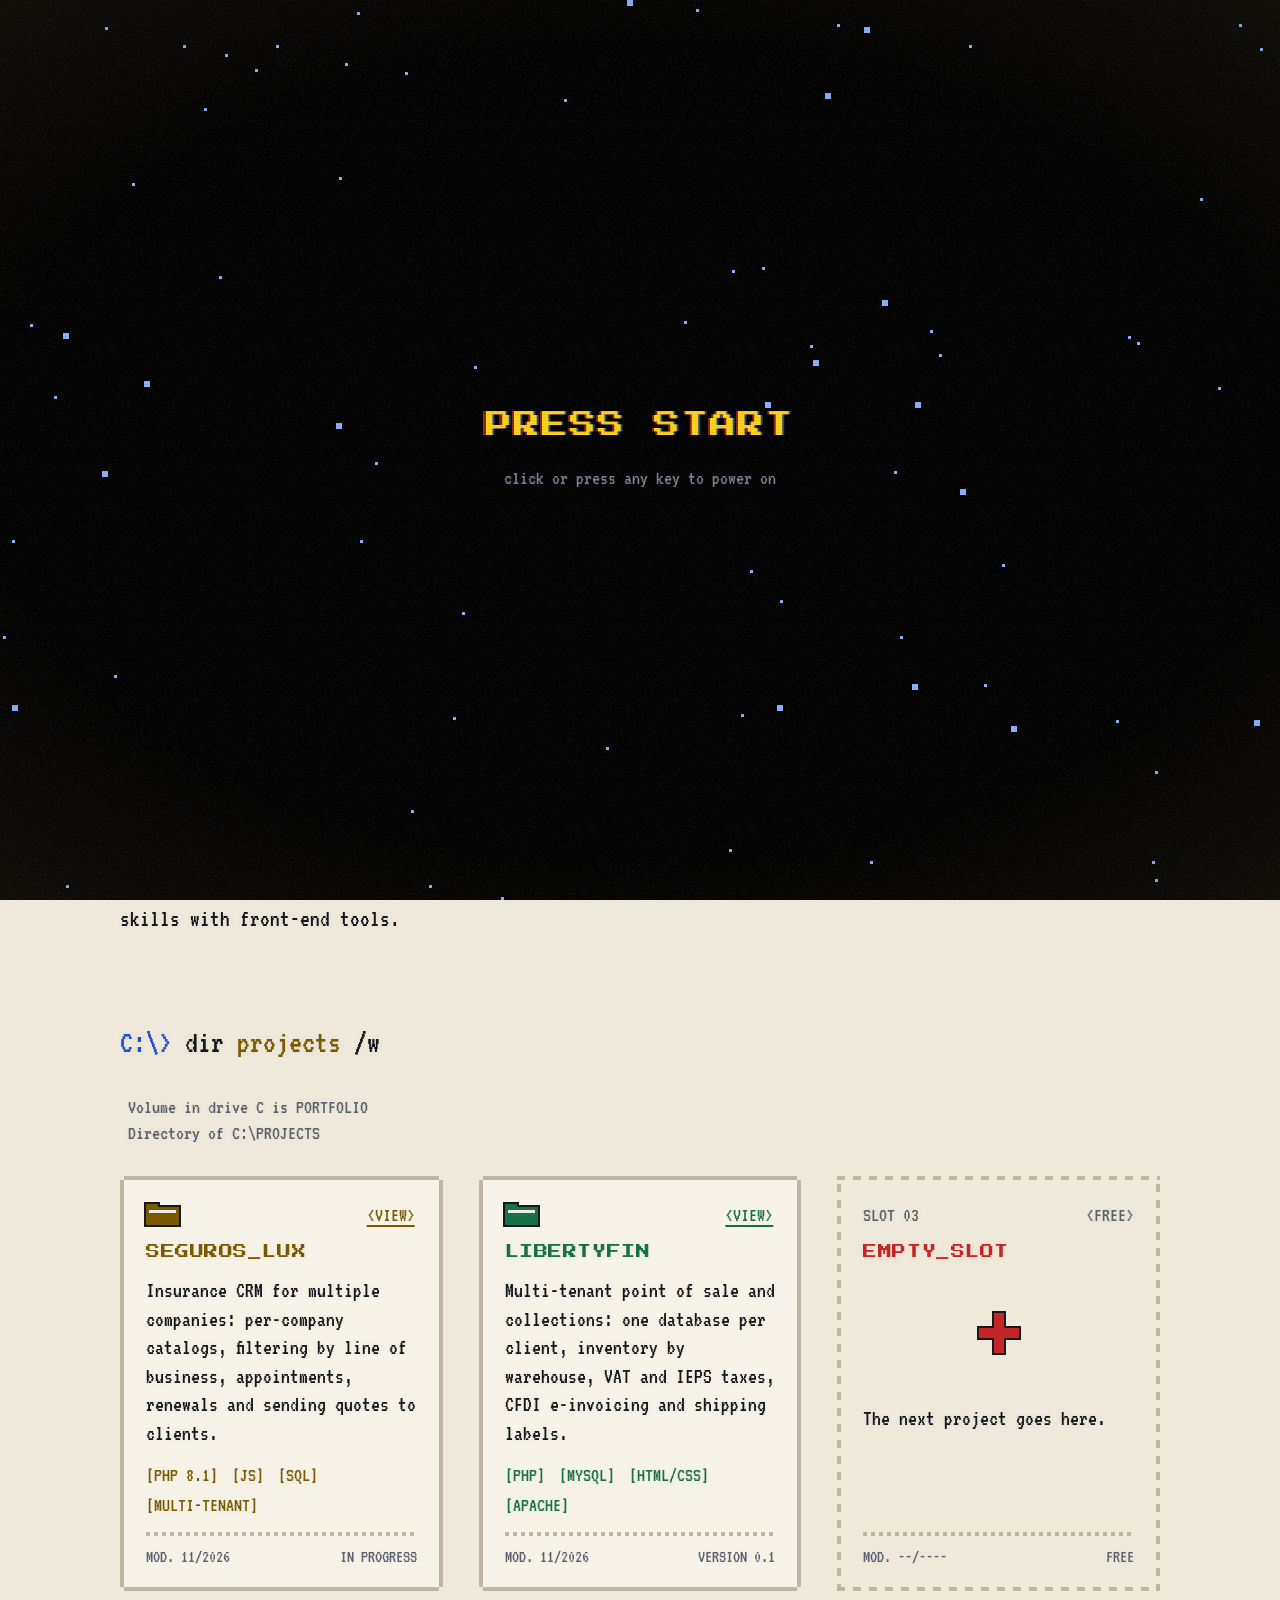
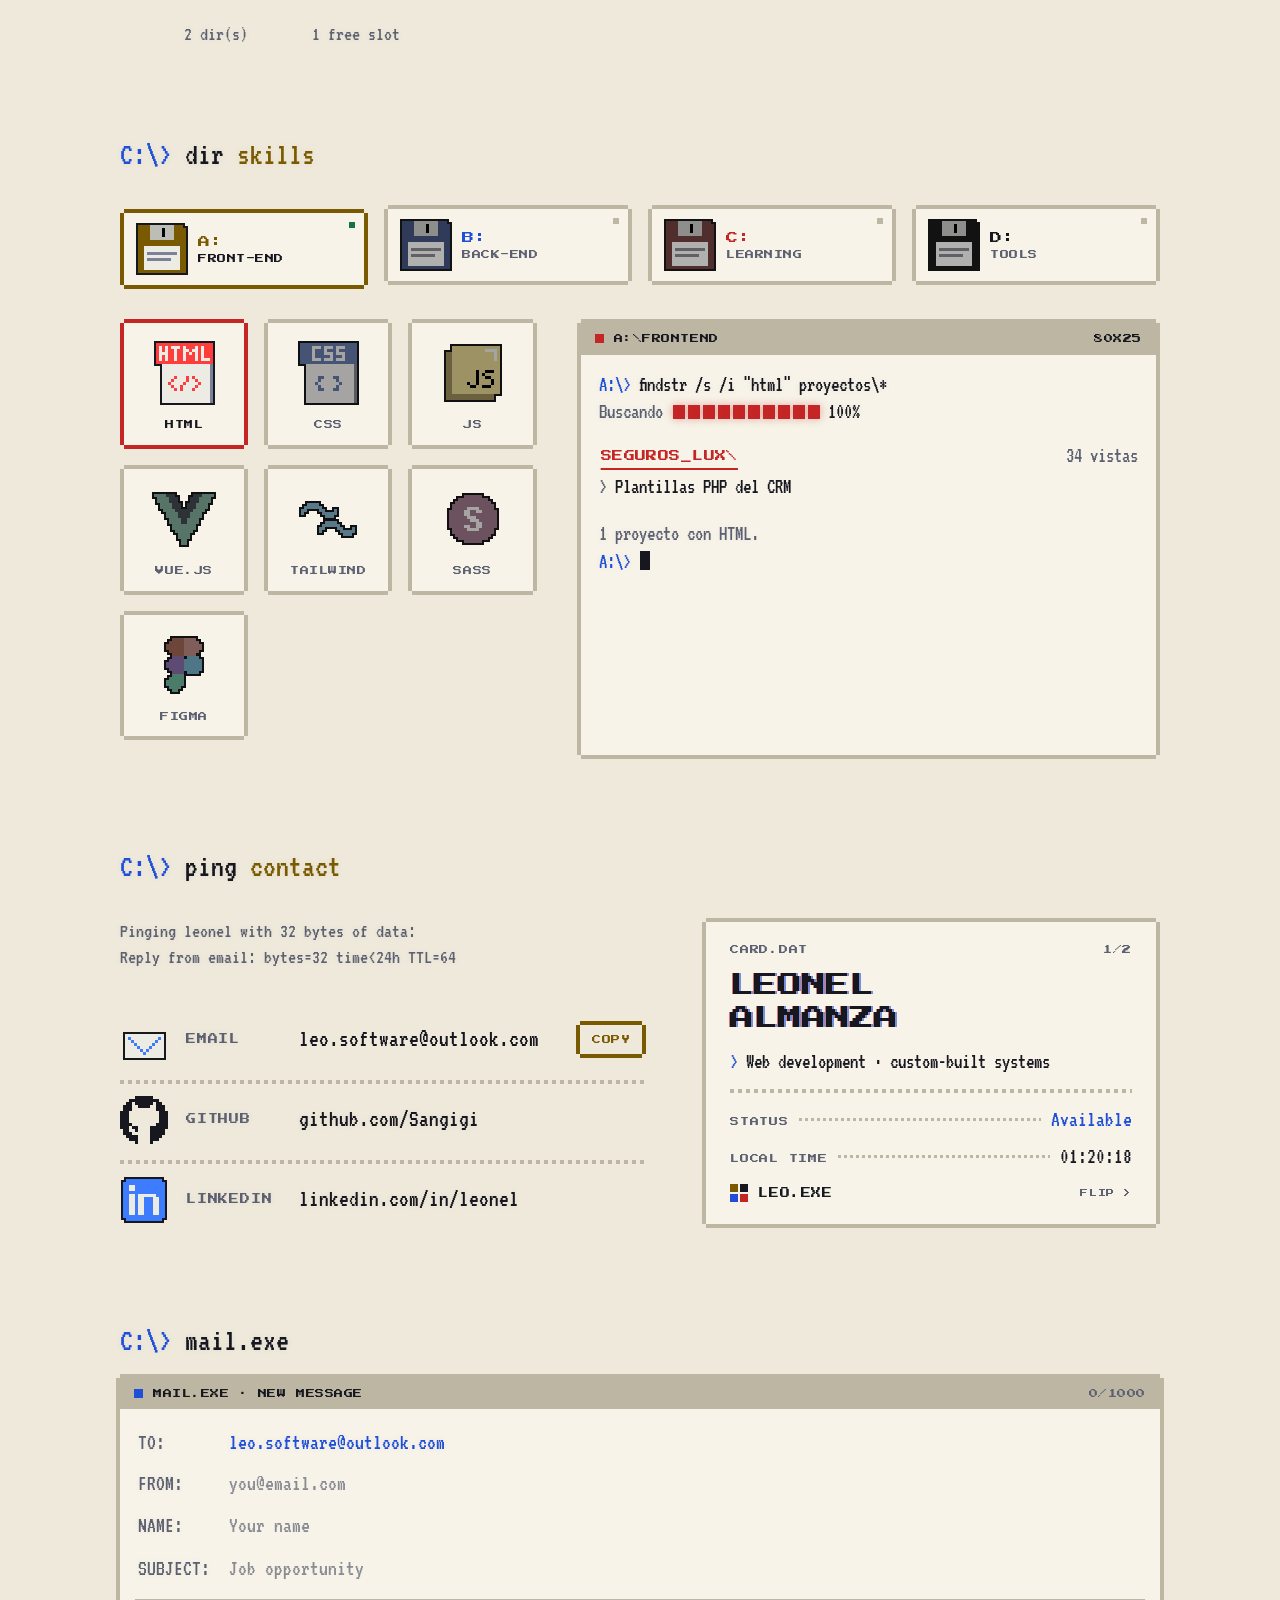
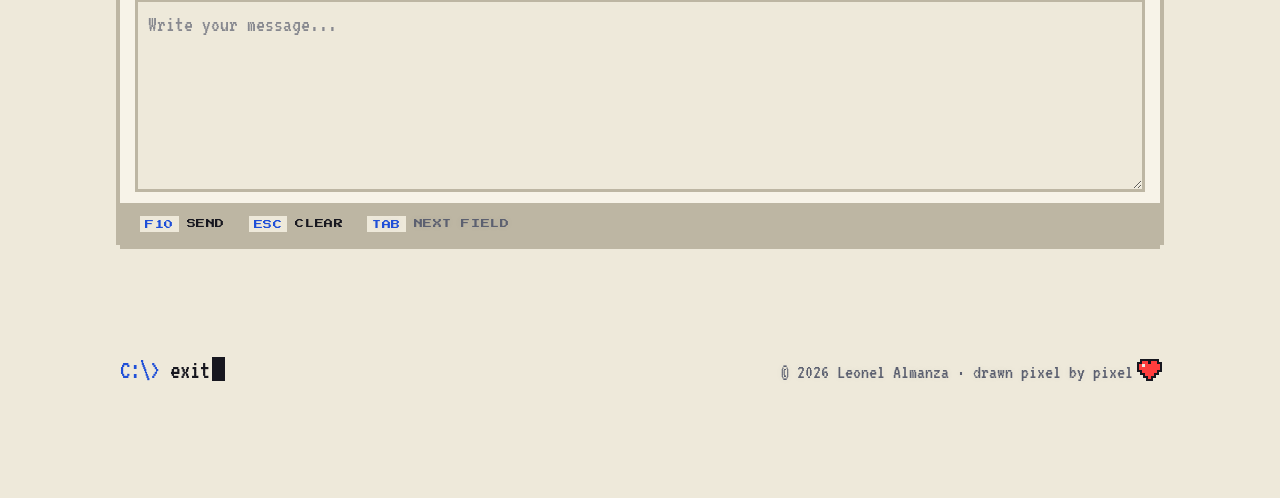
==== index.html @ 75bc3bb5 "feat: listón de racha y multiplicador al fondo, future Funk en pixel art de 8 bits - El grito de rac" ====
<!doctype html>
<html lang="es">
<head>
  <meta charset="utf-8">
  <meta name="viewport" content="width=device-width, initial-scale=1, viewport-fit=cover">
  <title>Portafolio Leonel Almanza</title>
  <meta name="description" content="Portafolio de Leonel Almanza: desarrollo web.">
  <link rel="preconnect" href="https://fonts.googleapis.com">
  <link rel="preconnect" href="https://fonts.gstatic.com" crossorigin>
  <link rel="stylesheet" href="https://fonts.googleapis.com/css2?family=Press+Start+2P&family=VT323&display=swap">
  <link rel="stylesheet" href="css/estilos.css">
  <script data-goatcounter="https://leonel.goatcounter.com/count"
        async src="//gc.zgo.at/count.js"></script>
</head>
<body>
<div id="app">
  <header class="top">
    <div class="wrap top-in">
      <a class="logo" href="#inicio" aria-label="LEO.EXE, ir al inicio">
        <span class="mark" aria-hidden="true"><i class="y"></i><i class="w"></i><i class="b"></i><i class="r"></i></span>LEO.EXE
      </a>
      <nav class="nav" aria-label="Secciones">
        <a href="#sobre-mi"><kbd>1</kbd>PERFIL</a>
        <a href="#proyectos"><kbd>2</kbd>PROYECTOS</a>
        <a href="#habilidades"><kbd>3</kbd>HABILIDADES</a>
        <a href="#contacto"><kbd>4</kbd>CONTACTO</a>
      </nav>
      <div class="lang" role="group" aria-label="Idioma / Language">
        <button type="button" data-lang="es" lang="es" aria-pressed="true" title="Español (chcp 850)">ES</button>
        <button type="button" data-lang="en" lang="en" aria-pressed="false" title="English (chcp 437)">EN</button>
        <div class="chcp" hidden aria-hidden="true"><p class="chcp-1"></p><p class="chcp-2"></p></div>
      </div>
    </div>
  </header>

  <main id="inicio">
    <section class="hero wrap" aria-labelledby="nombre">
      <div>
        <p class="cmd"><span class="ps">C:\&gt;</span> whoami</p>
        <h1 class="name" id="nombre"><span>LEON<span class="egg" id="egg"><span class="egg-in" aria-hidden="true"><span class="egg-alien"></span></span><span class="egg-door">E</span></span>L</span><span>ALMANZA</span></h1>
        <p class="role"><span class="gt">&gt;</span> <span class="typed">Desarrollo web · CDMX</span><span class="cur" aria-hidden="true"></span><span class="ghost" aria-hidden="true"></span></p>
        <div class="cta">
          <a class="btn" href="#proyectos">VER PROYECTOS</a>
          <a class="btn ghost" href="#contacto">CONTACTAR</a>
        </div>
      </div>
      <div class="hero-art">
        <button class="pc" id="pc" type="button" aria-pressed="false" aria-label="Noquear la computadora" title="¿Y si le pegas?">
          <span class="spr" data-sprite="monitor" data-px="9" aria-hidden="true"></span>
        </button>
        <span class="shadow" aria-hidden="true"></span>
      </div>
    </section>

    <div class="status" role="group" aria-label="Estado">
      <div class="wrap status-in">
        <span><i class="dot" aria-hidden="true"></i>EN LÍNEA</span>
        <span>HORA LOCAL <b id="clk">--:--:--</b></span>
        <span>SESIÓN <b id="up">00:00:00</b></span>
        <span>COM1 · <b>9600</b> BAUD</span>
      </div>
    </div>

    <section class="sec wrap" id="sobre-mi">
      <h2 class="cmd"><span class="ps">C:\&gt;</span> type <span class="arg">sobre_mi.txt</span></h2>
      <div class="about">
        <p>Soy un desarrollador web, enfocado principalmente en el desarrollo Back-End y apasionado por construir aplicaciones funcionales, eficientes y escalables, complementando mis conocimientos con herramientas Front-End.</p>
        <ul class="facts">
          <li><span class="k">ROL</span><i class="lead"></i><span class="v">Desarrollo Back-End</span></li>
          <!-- <li><span class="k">STACK</span><i class="lead"></i><span class="v">PHP · JavaScript · SQL</span></li>
          <li><span class="k">ENFOQUE</span><i class="lead"></i><span class="v">Plataformas multiempresa</span></li> -->
          <li><span class="k">ESTADO</span><i class="lead"></i><span class="v ok">Disponible</span></li>
        </ul>
      </div>
    </section>

    <section class="sec wrap" id="proyectos">
      <h2 class="cmd"><span class="ps">C:\&gt;</span> dir <span class="arg">proyectos</span> /w</h2>
      <pre class="dir-head"> El volumen de la unidad C es PORTAFOLIO
 Directorio de C:\PROYECTOS</pre>
      <div class="grid">
        <article class="card" id="p-seguros-lux" style="--c:var(--amarillo)">
          <div class="card-h"><span class="spr" data-sprite="folder" data-px="3" aria-hidden="true"></span><span class="card-tag">&lt;DIR&gt;</span></div>
          <h3>SEGUROS_LUX</h3>
          <div class="card-info">
            <p>CRM de seguros para varias empresas: catálogos propios por empresa, filtro por ramo, citas, renovaciones y envío de cotizaciones al cliente.</p>
            <ul class="tags"><li>PHP 8.1</li><li>JS</li><li>SQL</li><li>MULTIEMPRESA</li></ul>
          </div>
          <div class="card-f"><span>MOD. 11/2026</span><span>EN CURSO</span></div>
        </article>
        <article class="card" id="p-libertyfin" style="--c:var(--verde)">
          <div class="card-h"><span class="spr" data-sprite="folder" data-px="3" aria-hidden="true"></span><span class="card-tag">&lt;DIR&gt;</span></div>
          <h3>LIBERTYFIN</h3>
          <div class="card-info">
            <p>Punto de venta y cobranza multiempresa: una base por cliente, inventario por almacenes, IVA e IEPS, facturación CFDI y guías de paquetería.</p>
            <ul class="tags"><li>PHP</li><li>MYSQL</li><li>HTML/CSS</li><li>APACHE</li></ul>
          </div>
          <div class="card-f"><span>MOD. 11/2026</span><span>VERSIÓN 0.1</span></div>
        </article>
        <article class="card empty" id="p-ranura" style="--c:var(--rojo)">
          <div class="card-h"><span>RANURA 03</span><span>&lt;LIBRE&gt;</span></div>
          <h3>RANURA_VACIA</h3>
          <div class="plus"><span class="spr" data-sprite="plus" data-px="5" aria-hidden="true"></span></div>
          <p>Aquí entra el próximo proyecto.</p>
          <div class="card-f"><span>MOD. --/----</span><span>LIBRE</span></div>
        </article>
      </div>
      <p class="dir-foot">        2 dir(s)        1 ranura libre</p>
    </section>

    <section class="sec wrap" id="habilidades">
      <h2 class="cmd"><span class="ps">C:\&gt;</span> dir <span class="arg">habilidades</span></h2>
      <div class="discos" role="tablist" aria-label="Categorías de tecnologías">
        <button class="disco" type="button" role="tab" aria-selected="true" data-cat="front" style="--c:var(--amarillo)"><span class="spr" data-sprite="disquete" data-px="3" aria-hidden="true"></span><span class="disco-t"><b>A:</b>FRONT-END</span><i class="led" aria-hidden="true"></i></button>
        <button class="disco" type="button" role="tab" aria-selected="false" data-cat="back" style="--c:var(--azul)"><span class="spr" data-sprite="disquete" data-px="3" aria-hidden="true"></span><span class="disco-t"><b>B:</b>BACK-END</span><i class="led" aria-hidden="true"></i></button>
        <button class="disco" type="button" role="tab" aria-selected="false" data-cat="aprendo" style="--c:var(--rojo)"><span class="spr" data-sprite="disquete" data-px="3" aria-hidden="true"></span><span class="disco-t"><b>C:</b>APRENDIENDO</span><i class="led" aria-hidden="true"></i></button>
        <button class="disco" type="button" role="tab" aria-selected="false" data-cat="tools" style="--c:var(--blanco)"><span class="spr" data-sprite="disquete" data-px="3" aria-hidden="true"></span><span class="disco-t"><b>D:</b>HERRAMIENTAS</span><i class="led" aria-hidden="true"></i></button>
      </div>
      <div class="skills-ui">
        <div class="techs" role="group" aria-label="Tecnologías: elige una para ver sus proyectos">

        </div>
        <div class="term-win" id="term-win">
          <div class="term-bar"><span><i class="sw" aria-hidden="true"></i><span id="term-ruta">A:\FRONTEND</span></span><span>80X25</span></div>
          <div class="term-body" id="term-out"></div>
          <p class="sr" id="term-sr" aria-live="polite"></p>
        </div>
      </div>
    </section>

    <section class="sec wrap" id="contacto">
      <h2 class="cmd"><span class="ps">C:\&gt;</span> ping <span class="arg">contacto</span></h2>
      <div class="contacto-ui">
        <div class="contacto-izq">
      <pre class="out">Haciendo ping a leonel con 32 bytes de datos:
Respuesta desde correo: bytes=32 tiempo&lt;24h TTL=64</pre>
      <ul class="links">
        <li>
          <button type="button" class="ico ico-b" id="sobre" aria-pressed="false" aria-label="Abrir el sobre"><span class="spr" data-sprite="sobre" data-px="3" aria-hidden="true"></span></button>
          <span class="k">CORREO</span>
          <button type="button" class="v mail-b" id="mail" title="Clic para copiar">leo.software@outlook.com</button>
          <button class="mini" id="copy" type="button">COPIAR</button>
        </li>
        <li style="--c:var(--azul)">
          <button type="button" class="ico ico-b" id="gato" aria-label="Gato de GitHub: dale clic"><span class="spr sin-contorno" data-sprite="gato" data-px="3" aria-hidden="true"></span></button>
          <span class="k">GITHUB</span>
          <a class="v" href="https://github.com/Sangigi" target="_blank" rel="noopener">github.com/Sangigi</a>
        </li>
        <li style="--c:var(--rojo)">
          <button type="button" class="ico ico-b" id="linkedin" aria-label="Logo de LinkedIn: dale clic"><span class="spr" data-sprite="linkedin" data-px="3" aria-hidden="true"></span></button>
          <span class="k">LINKEDIN</span>
          <a class="v" href="https://www.linkedin.com/in/leonel-almanza-medina-a48031344" target="_blank" rel="noopener">linkedin.com/in/leonel</a>
        </li>
      </ul>
        </div>
        <div class="tj-esc">
          <button type="button" class="tarjeta" id="tarjeta" aria-pressed="false" aria-label="Tarjeta de presentación. Clic para voltearla">
            <span class="tj-cara tj-frente">
              <span class="tj-top"><span>TARJETA.DAT</span><span>1/2</span></span>
              <span class="tj-nombre">LEONEL<br>ALMANZA</span>
              <span class="tj-rol"><span class="gt">&gt;</span> Desarrollo web · sistemas a la medida</span>
              <span class="tj-datos">
                <span><b>ESTADO</b><i class="lead"></i><em class="ok">Disponible</em></span>
                <span><b>HORA LOCAL</b><i class="lead"></i><em id="clk2">--:--:--</em></span>
              </span>
              <span class="tj-pie"><span class="mark" aria-hidden="true"><i class="y"></i><i class="w"></i><i class="b"></i><i class="r"></i></span>LEO.EXE<span class="tj-voltea">VOLTEAR &gt;</span></span>
            </span>
            <span class="tj-cara tj-dorso" aria-hidden="true">
              <span class="tj-top"><span>TARJETA.DAT</span><span>2/2</span></span>
              <span class="spr" data-sprite="monitor" data-px="5" aria-hidden="true"></span>
              <span class="tj-gracias">Gracias por pasar.</span>
              <span class="tj-sub">Esta página se sigue construyendo, pixel por pixel.</span>
              <span class="tj-colores" aria-hidden="true"><i class="y"></i><i class="w"></i><i class="b"></i><i class="r"></i></span>
            </span>
          </button>
        </div>
      </div>

      <div class="correo" id="correo">
        <p class="cmd"><span class="ps">C:\&gt;</span> <span>correo.exe</span></p>
        <form class="correo-win" novalidate aria-label="Formulario de contacto">
          <div class="term-bar"><span><i class="sw" aria-hidden="true"></i><span>CORREO.EXE</span><span class="correo-sub"> · MENSAJE NUEVO</span></span><span class="correo-cnt">0/1000</span></div>
          <div class="correo-cuerpo">
            <div class="correo-campo"><span class="correo-k">PARA:</span><span class="correo-para">leo.software@outlook.com</span></div>
            <label class="correo-campo"><span class="correo-k">DE:</span><input name="email" type="email" autocomplete="email" enterkeyhint="next" placeholder="tu@correo.com" required></label>
            <label class="correo-campo"><span class="correo-k">NOMBRE:</span><input name="name" autocomplete="name" enterkeyhint="next" placeholder="Cómo te llamas"></label>
            <label class="correo-campo"><span class="correo-k">ASUNTO:</span><input name="subject" enterkeyhint="next" placeholder="Propuesta de trabajo"></label>
            <textarea name="message" rows="6" maxlength="1000" placeholder="Escribe tu mensaje..." aria-label="Mensaje"></textarea>
            <!-- Trampa para bots: las personas no ven esta casilla -->
            <input type="checkbox" name="botcheck" class="correo-trampa" tabindex="-1" autocomplete="off" aria-hidden="true">
            <div class="correo-estado" role="status" aria-live="polite"></div>
          </div>
          <div class="correo-teclas">
            <button type="submit"><kbd>F10</kbd><span>ENVIAR</span></button>
            <button type="button" data-accion="borrar"><kbd>ESC</kbd><span>BORRAR</span></button>
            <span class="correo-tab"><kbd>TAB</kbd><span>SIGUIENTE CAMPO</span></span>
          </div>
        </form>
      </div>
    </section>
  </main>

  <footer class="foot wrap">
    <p class="cmd"><button type="button" class="exit-b" id="exit-b" title="Apagar la consola"><span class="ps">C:\&gt;</span> exit</button><span class="cur" aria-hidden="true"></span></p>
    <p>© 2026 Leonel Almanza · dibujado pixel por pixel<span class="spr" data-sprite="heart" data-px="3" aria-hidden="true"></span></p>
  </footer>
</div>

<div class="buddy" id="buddy" hidden>
  <p class="buddy-say" id="buddy-say" role="status" aria-live="polite"></p>
  <div class="buddy-menu" id="buddy-menu" hidden>
    <button type="button" data-go="inicio"><kbd>0</kbd>INICIO</button>
    <button type="button" data-go="sobre-mi"><kbd>1</kbd>PERFIL</button>
    <button type="button" data-go="proyectos"><kbd>2</kbd>PROYECTOS</button>
    <button type="button" data-go="habilidades"><kbd>3</kbd>HABILIDADES</button>
    <button type="button" data-go="contacto"><kbd>4</kbd>CONTACTO</button>
    <button type="button" data-accion="mudo" id="bit-mudo"><kbd>M</kbd><span id="bit-mudo-txt">QUITAR MENSAJES</span></button>
  </div>
  <div class="buddy-fila">
    <button class="modo-b" id="sonido-b" type="button" aria-pressed="false" title="Quitar el sonido"><span class="spr" id="sonido-ico" data-sprite="bocina" data-px="2" aria-hidden="true"></span><span class="sr">Sonido <span id="sonido-txt">ENCENDIDO</span></span></button>
    <button class="modo-b" id="modo-b" type="button" title="Cambiar a modo oscuro"><span class="spr" id="modo-ico" data-sprite="sol" data-px="2" aria-hidden="true"></span><span class="sr">Modo <span id="modo-txt">CLARO</span></span></button>
    <button class="buddy-b" id="buddy-b" type="button" aria-expanded="false" aria-controls="buddy-menu" aria-label="BIT: abrir su menú"><span class="spr" data-sprite="bit" data-px="4" aria-hidden="true"></span></button>
  </div>
</div>

<div id="intro" role="status" aria-label="Conectando">
  <p class="term"><span class="txt" data-text="\\connecting..."></span><span class="cur" aria-hidden="true"></span></p>
  <p class="skip">clic o cualquier tecla para saltar</p>
  <div class="start" aria-hidden="true"><p class="start-t">PRESIONA START</p><p class="start-s">clic o cualquier tecla para encender</p></div>
</div>

<div id="power" hidden aria-hidden="true"><div class="h t"></div><div class="h b"></div></div>

<div id="apagado" hidden role="dialog" aria-label="Consola apagada">
  <div class="ap-h ap-t"></div><div class="ap-h ap-b"></div><div class="ap-ln"></div>
  <div class="cont" id="cont" hidden>
    <p class="cont-t">CONTINUE?</p>
    <p class="cont-n" id="cont-n" aria-live="polite">9</p>
    <div class="cont-op"><button type="button" id="cont-y">Y</button><span aria-hidden="true">/</span><button type="button" id="cont-no">N</button></div>
    <p class="cont-over">GAME OVER</p>
    <p class="cont-hint">Clic o tecla Y para volver a encender</p>
    <p class="cont-juego"><button type="button"><span class="cont-juego-k">[J] </span><span>JUGAR BIT &amp; BUGS</span></button></p>
  </div>
</div>

<div class="crt" aria-hidden="true"><div class="scan"></div><div class="grain"></div><div class="roll"></div><div class="flick"></div><div class="vig"></div></div>

<script src="js/sonidos.js"></script>
<script src="js/idioma.js"></script>
<script src="js/app.js"></script>
<script src="js/correo.js"></script>
<script src="js/temporadas.js"></script>
<script src="js/ritmo-uia.js"></script>
<script src="js/ritmo-grimorio.js"></script>
<script src="js/ritmo-funk.js"></script>
<script src="js/ritmo-doom.js"></script>
<script src="js/juego.js"></script>
</body>
</html>
---- css/estilos.css ----
/* Base: en el prototipo la ponía el visor de artifacts */
[hidden]{display:none!important}
img{max-width:100%}
:root{padding-top:env(safe-area-inset-top,0px);padding-bottom:env(safe-area-inset-bottom,0px)}

/* Layout: una sesión de terminal CRT. Cada sección es un comando tecleado en el prompt (C:\>) y su salida se dibuja como UI pixel art. */
/* Modo claro por defecto: tinta sobre papel. Modo oscuro: fósforo sobre negro. */
:root{
  color-scheme: light;
  /* Pigmentos fijos de sprites, intro y carta de ajuste (iguales en los dos modos) */
  --p-negro:#030303;
  --p-blanco:#ECEBE4;
  --p-amarillo:#FFD319;
  --p-azul:#3D7BFF;
  --p-rojo:#FF3D3D;
  --p-gris:#7C8098;
  --p-gris-osc:#262a38;
  --negro-medio:#080808;
  --negro-claro:#111111;
  --rojo-claro:#FF8C85;
  --azul-claro:#8DB0FF;
  --gris-claro:#BEBDB5;
  --azul-oscuro:#1F3FA6;
  --amarillo-oscuro:#B98B00;
  --pantalla:#0a1434;
  --p-verde:#41B883;
  --p-vue-oscuro:#35495E;
  --rojo-oscuro:#A3150F;
  --p-cian:#38BDF8;
  --p-rosa:#CF649A;
  --p-fig-1:#F24E1E;
  --p-fig-2:#FF7262;
  --p-morado:#A259FF;
  --p-fig-4:#1ABCFE;
  --p-fig-5:#0ACF83;
  --p-naranja:#F28C28;
  --p-node:#5FA04E;
  /* Interfaz en modo claro: --negro es el fondo (papel) y --blanco la tinta */
  --negro:#EEE9DA;
  --negro-2:#F7F3E8;
  --blanco:#17171F;
  --amarillo:#7A5A00;
  --azul:#1F4FD8;
  --rojo:#C42525;
  --gris:#5C6070;
  --gris-osc:#BDB6A3;
  --verde:#187047;
  --glow:8%;
  --scan-1:color-mix(in srgb,#17171F 6%,transparent);
  --scan-3:transparent;
  --vig:#5A4A2A;
  --vig-op:.28;
  --grano:invert(1);
  --contorno:drop-shadow(2px 0 0 #17171F) drop-shadow(-2px 0 0 #17171F) drop-shadow(0 2px 0 #17171F) drop-shadow(0 -2px 0 #17171F);
  --contorno-g:drop-shadow(3px 0 0 #17171F) drop-shadow(-3px 0 0 #17171F) drop-shadow(0 3px 0 #17171F) drop-shadow(0 -3px 0 #17171F);
  --f-pixel:"Press Start 2P","Courier New",monospace;
  --f-term:"VT323",Consolas,"Courier New",monospace;
  --dash:linear-gradient(90deg,var(--gris-osc) 0 50%,transparent 50%) 0 0/8px 4px repeat-x;
}
:root[data-modo="oscuro"]{
  color-scheme: dark;
  --negro:#030303;
  --negro-2:#0a0a0c;
  --blanco:#ECEBE4;
  --amarillo:#FFD319;
  --azul:#3D7BFF;
  --rojo:#FF3D3D;
  --gris:#7C8098;
  --gris-osc:#262a38;
  --verde:#41B883;
  --glow:28%;
  --scan-1:color-mix(in srgb,#ECEBE4 1.5%,transparent);
  --scan-3:color-mix(in srgb,#030303 40%,transparent);
  --vig:#030303;
  --vig-op:1;
  --grano:none;
  --contorno:none;
  --contorno-g:none;
}

*,*::before,*::after{box-sizing:border-box}
html{background:var(--negro);scroll-behavior:smooth}
html.lock,html.lock body{overflow:hidden}
body{margin:0;background:var(--negro);color:var(--blanco);font-family:var(--f-term);font-size:22px;line-height:1.3;-webkit-font-smoothing:antialiased}
::selection{background:var(--amarillo);color:var(--negro)}
a{color:inherit}
:focus-visible{outline:3px solid var(--amarillo);outline-offset:4px}
h1,h2,h3{font-weight:400;text-wrap:balance}

.wrap{max-width:1120px;margin-inline:auto;padding-left:max(16px,env(safe-area-inset-left,0px));padding-right:max(16px,env(safe-area-inset-right,0px))}
@media (min-width:720px){.wrap{padding-left:max(40px,env(safe-area-inset-left,0px));padding-right:max(40px,env(safe-area-inset-right,0px))}}

main,.foot{text-shadow:0 0 .3em color-mix(in srgb,currentColor var(--glow),transparent)}

/* ---------- Encabezado ---------- */
body::before{content:"";position:fixed;inset:0 0 auto;height:env(safe-area-inset-top,0px);z-index:30;background:var(--negro)}
.top{position:relative;z-index:20;background:var(--negro)}
.top::after{content:"";position:absolute;left:0;right:0;bottom:0;height:4px;background:var(--dash)}
@media (min-width:720px){.top{position:sticky;top:env(safe-area-inset-top,0px)}}
.top-in{display:flex;align-items:center;justify-content:space-between;flex-wrap:wrap;gap:14px 28px;padding-block:18px 22px}
.logo{display:inline-flex;align-items:center;gap:12px;font-family:var(--f-pixel);font-size:12px;letter-spacing:.06em;text-decoration:none}
.mark{display:grid;grid-template-columns:repeat(2,8px);grid-auto-rows:8px;gap:2px}
.mark i{display:block}
.mark .y{background:var(--amarillo)}.mark .w{background:var(--blanco)}.mark .b{background:var(--azul)}.mark .r{background:var(--rojo)}
.nav{display:flex;flex-wrap:wrap;gap:6px 24px}
.nav a{display:inline-flex;align-items:center;gap:8px;padding-block:8px;font-family:var(--f-pixel);font-size:10px;letter-spacing:.06em;text-decoration:none;color:var(--gris)}
.nav kbd{font-family:inherit;font-size:9px;line-height:1;padding:4px 5px 3px;background:var(--gris-osc);color:var(--blanco)}
.nav a:hover,.nav a[aria-current="true"]{color:var(--blanco)}
.nav a:hover kbd,.nav a[aria-current="true"] kbd{background:var(--amarillo);color:var(--negro)}
@media (max-width:719px){.nav{display:grid;grid-template-columns:repeat(2,minmax(0,1fr));width:100%;gap:2px 12px}}
@media (min-width:720px){.nav{margin-left:auto}}
.modo-b{display:inline-flex;align-items:center;gap:10px;margin:3px;padding:8px 10px;border:0;background:none;color:var(--gris);font-family:var(--f-pixel);font-size:9px;letter-spacing:.06em;cursor:pointer;
  box-shadow:0 -3px 0 var(--gris-osc),0 3px 0 var(--gris-osc),-3px 0 0 var(--gris-osc),3px 0 0 var(--gris-osc)}
.modo-b:hover{color:var(--blanco);box-shadow:0 -3px 0 var(--blanco),0 3px 0 var(--blanco),-3px 0 0 var(--blanco),3px 0 0 var(--blanco)}
@media (max-width:719px){.logo{order:0}.modo-b{order:1;margin-left:auto}.nav{order:2}}
#app.cambio{animation:cls .22s steps(1,end)}

/* ---------- Prompt y cursor ---------- */
.cmd{margin:0;font-family:var(--f-term);font-size:clamp(26px,2.6vw,32px);line-height:1.2;color:var(--blanco)}
.ps{color:var(--azul)}
.arg{color:var(--amarillo)}
.dim{color:var(--gris)}
.cur{display:inline-block;width:.5em;height:.92em;margin-left:.06em;vertical-align:-.12em;background:currentColor;animation:blink 1s steps(1,end) infinite}
.cur.solid{animation:none}
@keyframes blink{50%{opacity:0}}

/* ---------- Hero ---------- */
.hero{display:grid;grid-template-columns:minmax(0,1.25fr) minmax(0,1fr);align-items:center;gap:40px;padding-block:72px 64px}
.name{margin:22px 0 26px;display:flex;flex-direction:column;gap:.22em;font-family:var(--f-pixel);font-size:clamp(28px,6.4vw,74px);line-height:1.1;letter-spacing:.02em;color:var(--blanco);
  text-shadow:-.045em 0 0 color-mix(in srgb,var(--rojo) 72%,transparent),.045em 0 0 color-mix(in srgb,var(--azul) 72%,transparent)}
.name > span:last-child{color:var(--amarillo)}
/* Easter egg: la E es una puerta con bisagra a la izquierda */
.egg{position:relative;display:inline-block;perspective:3em;cursor:pointer;-webkit-user-select:none;user-select:none;-webkit-tap-highlight-color:transparent}
.egg.abierta{cursor:default}
.egg-in{position:absolute;inset:0;background:var(--p-negro)}
.egg-alien{position:absolute;inset:0;background:var(--alien,none) center/78% auto no-repeat;image-rendering:pixelated;opacity:0}
.egg.abierta .egg-alien{opacity:1;animation:alien .6s steps(1,end) 4}
@keyframes alien{50%{translate:0 -6%}}
.egg.ido .egg-alien{animation:alienSeVa 1s steps(8,end) forwards}
@keyframes alienSeVa{0%{opacity:1;translate:0 0}40%{opacity:.8;translate:0 -10%}100%{opacity:0;translate:0 -45%;scale:.6}}
.egg-door{position:relative;display:inline-block;background:var(--negro);transform-origin:0 50%;backface-visibility:hidden;transition:transform .5s steps(5,end)}
.egg.abierta .egg-door{transform:rotateY(-112deg)}
.egg.toc .egg-door{animation:toc .24s steps(2,end)}
@keyframes toc{33%{translate:-.05em 0}66%{translate:.05em 0}}
.name.glitch{animation:glitch .38s steps(1,end)}
@keyframes glitch{
  0%{transform:none}
  15%{transform:translate(-.06em,.02em)}
  30%{transform:translate(.05em,0);clip-path:inset(18% 0 50% 0)}
  45%{transform:translate(-.02em,0);clip-path:none}
  60%{transform:translate(.09em,-.02em);clip-path:inset(62% 0 6% 0)}
  80%{transform:translate(0);clip-path:none}
  100%{transform:none}
}
.role{margin:0 0 34px;font-size:clamp(24px,2.4vw,30px);color:var(--blanco)}
.role .gt{color:var(--azul)}
.role .cur{color:var(--amarillo)}
.role .ghost{visibility:hidden}
.cta{display:flex;flex-wrap:wrap;gap:20px}
.btn{--c:var(--amarillo);--t:var(--negro);display:inline-block;margin:4px;padding:14px 16px;font-family:var(--f-pixel);font-size:11px;line-height:1;letter-spacing:.06em;text-decoration:none;text-shadow:none;background:var(--c);color:var(--t);
  box-shadow:0 -4px 0 var(--c),0 4px 0 var(--c),-4px 0 0 var(--c),4px 0 0 var(--c)}
.btn:hover{--c:var(--blanco)}
.btn:active{transform:translateY(2px)}
.btn.ghost{--c:var(--blanco);--t:var(--blanco);background:transparent}
.btn.ghost:hover{--c:var(--azul);--t:var(--azul)}
.hero-art{justify-self:center;display:grid;justify-items:center;gap:18px}
.hero-art .spr{display:block;animation:bob 1.6s steps(1,end) infinite}
.hero-art svg{display:block;width:216px;height:auto}
.hero-art .shadow{width:126px;height:9px;background:var(--gris-osc)}
@keyframes bob{50%{transform:translateY(-9px)}}
.pc{display:block;padding:0;border:0;background:none;color:inherit;cursor:pointer}
.pc:focus-visible{outline-offset:10px}
.pc.hit{animation:hit .42s steps(1,end)}
@keyframes hit{0%{transform:translate(-9px,3px)}20%{transform:translate(8px,-3px)}40%{transform:translate(-6px,2px)}60%{transform:translate(4px,0)}80%{transform:translate(-2px,0)}100%{transform:none}}
.hero-art.ko .spr{animation:none}
.hero-art.ko .pc{cursor:default;filter:drop-shadow(0 0 18px color-mix(in srgb,var(--rojo) 35%,transparent))}
@media (max-width:719px){
  .hero{grid-template-columns:minmax(0,1fr);gap:40px;padding-block:44px 48px}
  .hero-art svg{width:168px}
  .hero-art .shadow{width:96px}
}

/* ---------- Barra de estado ---------- */
.status{position:relative;color:var(--gris);font-size:20px}
.status::before,.status::after{content:"";position:absolute;left:0;right:0;height:4px;background:var(--dash)}
.status::before{top:0}.status::after{bottom:0}
.status-in{display:flex;flex-wrap:wrap;gap:4px 34px;padding-block:14px}
.status b{font-weight:400;color:var(--blanco);font-variant-numeric:tabular-nums}
.dot{display:inline-block;width:10px;height:10px;margin-right:10px;vertical-align:1px;background:var(--azul);animation:blink 1s steps(1,end) infinite}

/* ---------- Secciones ---------- */
.sec{padding-block:88px 0;scroll-margin-top:92px}
.sec > .cmd{margin-bottom:32px}

.about{display:grid;grid-template-columns:minmax(0,1.25fr) minmax(0,1fr);gap:36px 64px;align-items:start}
.about p{margin:0;max-width:58ch;font-size:24px;line-height:1.35}
.facts{list-style:none;margin:0;padding:0;display:grid;gap:12px}
.facts li{display:flex;align-items:baseline;gap:10px;min-width:0}
.facts .k{flex:none;font-family:var(--f-pixel);font-size:10px;letter-spacing:.08em;color:var(--gris)}
.facts .lead{flex:1;min-width:12px;height:3px;align-self:center;background:linear-gradient(90deg,var(--gris-osc) 0 50%,transparent 50%) 0 0/6px 3px repeat-x}
.facts .v{min-width:0;text-align:right;color:var(--blanco)}
.facts .v.ok{color:var(--azul)}
@media (max-width:820px){.about{grid-template-columns:minmax(0,1fr)}}

.dir-head{margin:0 0 30px;font-family:var(--f-term);font-size:20px;line-height:1.3;color:var(--gris);white-space:pre-wrap}
.dir-foot{margin:30px 0 0;font-size:20px;color:var(--gris);white-space:pre-wrap}
.grid{display:grid;grid-template-columns:repeat(3,minmax(0,1fr));gap:36px}
@media (max-width:960px){.grid{grid-template-columns:minmax(0,1fr);max-width:620px}}
.card{--c:var(--amarillo);--line:var(--gris-osc);display:flex;flex-direction:column;gap:14px;margin:4px;padding:22px 22px 18px;background:var(--negro-2);
  box-shadow:0 -4px 0 var(--line),0 4px 0 var(--line),-4px 0 0 var(--line),4px 0 0 var(--line)}
.card:hover,.card:focus-within{--line:var(--c)}
.card-h{display:flex;align-items:center;justify-content:space-between;font-size:20px;color:var(--gris)}
.card h3{margin:0;font-family:var(--f-pixel);font-size:14px;line-height:1.45;letter-spacing:.04em;color:var(--c);overflow-wrap:anywhere}
.card p{margin:0;flex:1}
.tags{list-style:none;margin:0;padding:0;display:flex;flex-wrap:wrap;gap:4px 14px;font-size:20px;color:var(--c)}
.tags li::before{content:"["}.tags li::after{content:"]"}
.card-f{position:relative;display:flex;justify-content:space-between;gap:12px;padding-top:14px;font-size:18px;color:var(--gris)}
.card-f::before{content:"";position:absolute;left:0;right:0;top:0;height:4px;background:var(--dash)}
.card.empty{margin:0;padding:26px 26px 22px;background:
  linear-gradient(90deg,var(--line) 0 50%,transparent 0) 0 0/16px 4px repeat-x,
  linear-gradient(90deg,var(--line) 0 50%,transparent 0) 0 100%/16px 4px repeat-x,
  linear-gradient(0deg,var(--line) 0 50%,transparent 0) 0 0/4px 16px repeat-y,
  linear-gradient(0deg,var(--line) 0 50%,transparent 0) 100% 0/4px 16px repeat-y;
  box-shadow:none}
.card.empty .plus{display:grid;place-items:center;flex:1;min-height:72px}
.card.empty .plus .spr{animation:blink 1s steps(1,end) infinite}

/* Habilidades: íconos a la izquierda, terminal con los proyectos a la derecha */
.skills-ui{display:grid;grid-template-columns:minmax(0,5fr) minmax(0,7fr);gap:32px 40px;align-items:start}
@media (max-width:900px){.skills-ui{grid-template-columns:minmax(0,1fr)}}
.techs{display:grid;grid-template-columns:repeat(3,minmax(0,1fr));gap:16px}
.tech{--c:var(--amarillo);--line:var(--gris-osc);display:grid;justify-items:center;gap:14px;min-width:0;margin:4px;padding:18px 6px 14px;border:0;background:var(--negro-2);color:var(--gris);cursor:pointer;font:inherit;text-shadow:none;
  box-shadow:0 -4px 0 var(--line),0 4px 0 var(--line),-4px 0 0 var(--line),4px 0 0 var(--line)}
.tech .spr{display:grid;place-items:center;width:64px;height:64px;filter:saturate(.35) brightness(.7)}
.tech-n{max-width:100%;font-family:var(--f-pixel);font-size:9px;letter-spacing:.06em;overflow-wrap:anywhere}
.tech:hover{--line:var(--gris);color:var(--blanco)}
.tech:hover .spr{filter:none}
.tech[aria-pressed="true"]{--line:var(--c);color:var(--blanco)}
.tech[aria-pressed="true"] .spr{filter:none;animation:bobIco 1.6s steps(1,end) infinite}
@keyframes bobIco{50%{transform:translateY(-3px)}}
@media (max-width:480px){.techs{gap:10px}.tech-n{font-size:8px}}

.term-win{--c:var(--azul);display:flex;flex-direction:column;min-width:0;margin:4px;background:var(--negro-2);
  box-shadow:0 -4px 0 var(--gris-osc),0 4px 0 var(--gris-osc),-4px 0 0 var(--gris-osc),4px 0 0 var(--gris-osc)}
.term-bar{display:flex;justify-content:space-between;gap:12px;padding:10px 14px;background:var(--gris-osc);font-family:var(--f-pixel);font-size:9px;letter-spacing:.06em;color:var(--blanco);text-shadow:none}
.term-bar .sw{display:inline-block;width:9px;height:9px;margin-right:10px;background:var(--c)}
.term-body{position:relative;height:400px;overflow-y:auto;padding:16px 18px 20px;font-size:21px;line-height:1.3;overflow-wrap:anywhere;scrollbar-width:thin;scrollbar-color:var(--c) var(--negro)}
.term-body::-webkit-scrollbar{width:10px}
.term-body::-webkit-scrollbar-track{background:var(--negro)}
.term-body::-webkit-scrollbar-thumb{background:var(--c)}
.term-body.cls{animation:cls .18s steps(1,end)}
@keyframes cls{0%{opacity:.1}30%{opacity:.85}55%{opacity:.25}100%{opacity:1}}
.term-body .ln{min-height:1.3em}
.term-body .dim{color:var(--gris)}
.term-body .sum{margin-top:16px}
.lbar{display:inline-grid;grid-template-columns:repeat(10,12px);gap:3px;height:14px;margin-inline:10px 8px;vertical-align:-1px}
.lbar i{background:var(--gris-osc)}
.lbar i.on{background:var(--c);box-shadow:0 0 8px color-mix(in srgb,var(--c) 40%,transparent)}
.pct{color:var(--blanco);font-variant-numeric:tabular-nums}
.res{display:grid;margin-top:12px}
.res-b{display:grid;gap:4px;width:100%;padding:4px 0;border:0;background:none;color:var(--blanco);font:inherit;text-align:left;cursor:pointer}
.res-h{display:flex;flex-wrap:wrap;align-items:baseline;justify-content:space-between;gap:4px 16px}
.res-n{padding:4px 2px;font-family:var(--f-pixel);font-size:11px;letter-spacing:.04em;color:var(--c);text-decoration:underline;text-decoration-thickness:2px;text-underline-offset:6px}
.res-b:hover .res-n,.res-b[aria-expanded="true"] .res-n{background:var(--c);color:var(--negro);text-decoration:none;text-shadow:none}
.res-c{color:var(--gris)}
.res-d{display:block}
.car{display:inline-block;width:1ch;color:var(--gris);transition:transform .16s steps(2,end)}
.res-b[aria-expanded="true"] .car{transform:rotate(90deg);color:var(--c)}
.res-x{display:grid;gap:10px;margin:8px 0 6px 2ch}
.res-x.abre{animation:unfold .24s steps(4,end)}
@keyframes unfold{from{clip-path:inset(0 0 100% 0)}to{clip-path:inset(0 0 0 0)}}
.thumbs{display:flex;gap:12px;overflow-x:auto;padding:4px 4px 10px;scrollbar-width:thin;scrollbar-color:var(--c) var(--negro)}
.thumb{position:relative;flex:none;width:128px;aspect-ratio:16/10;padding:0;border:0;background:var(--negro);cursor:pointer;box-shadow:0 0 0 3px var(--gris-osc)}
.thumb:hover,.thumb:focus-visible{box-shadow:0 0 0 3px var(--c)}
.thumb img,.thumb .ph{position:absolute;inset:0;width:100%;height:100%;object-fit:cover}
.thumb b{position:absolute;left:4px;bottom:4px;padding:3px 4px 2px;background:var(--negro);font-family:var(--f-pixel);font-size:8px;font-weight:400;color:var(--blanco)}
.res-go{justify-self:start;padding:2px;font-family:var(--f-pixel);font-size:9px;letter-spacing:.06em;color:var(--c);text-underline-offset:5px}
.res-go:hover{background:var(--c);color:var(--negro);text-decoration:none}
.res-none{color:var(--gris)}

/* Categorías de habilidades: disquetes en las unidades A: a D: */
.discos{display:grid;grid-template-columns:repeat(4,minmax(0,1fr));gap:16px;margin:0 0 34px}
@media (max-width:720px){.discos{grid-template-columns:repeat(2,minmax(0,1fr));gap:12px}}
.disco{--line:var(--gris-osc);position:relative;display:flex;align-items:center;gap:12px;min-width:0;margin:4px;padding:12px 14px;border:0;background:var(--negro-2);color:var(--gris);cursor:pointer;font:inherit;text-align:left;text-shadow:none;
  box-shadow:0 -4px 0 var(--line),0 4px 0 var(--line),-4px 0 0 var(--line),4px 0 0 var(--line)}
.disco .spr{flex:none;filter:saturate(.3) brightness(.75)}
.disco-t{min-width:0;font-family:var(--f-pixel);font-size:9px;line-height:1.6;letter-spacing:.06em}
.disco-t b{display:block;font-size:12px;font-weight:400;color:var(--c)}
.disco:hover{--line:var(--gris);color:var(--blanco)}
.disco:hover .spr{filter:none}
.disco[aria-selected="true"]{--line:var(--c);color:var(--blanco);translate:0 4px}
.disco[aria-selected="true"] .spr{filter:none}
.disco .led{position:absolute;top:9px;right:9px;width:6px;height:6px;background:var(--gris-osc)}
.disco[aria-selected="true"] .led{background:var(--verde);animation:blink 1s steps(1,end) infinite}
.disco.mete{animation:mete .35s steps(4,end)}
@keyframes mete{0%{translate:0 -10px}60%{translate:0 8px}100%{translate:0 4px}}
@media (max-width:1100px){.disco{flex-direction:column;align-items:flex-start;gap:8px;padding:10px}}
.techs.carga .tech{animation:tileIn .3s steps(3,end) backwards;animation-delay:calc(var(--i) * 70ms)}
@keyframes tileIn{from{opacity:0;translate:0 8px}}

/* Ícono en grande en la terminal, para lo que no tiene proyectos */
.ico-grande{display:flex;align-items:center;gap:24px;margin:16px 0 4px;padding:16px;background:color-mix(in srgb,var(--c) 8%,transparent)}
.ico-grande .spr{flex:none}
.ico-grande.revela .spr{animation:revela .6s steps(8,end) backwards}
@keyframes revela{from{clip-path:inset(0 0 100% 0)}to{clip-path:inset(0 0 0 0)}}
.ico-txt{display:grid;gap:8px;min-width:0}
.ico-txt b{font-family:var(--f-pixel);font-size:14px;font-weight:400;letter-spacing:.04em;color:var(--c)}
.ico-txt span{color:var(--blanco)}
.ico-txt em{justify-self:start;padding:4px 6px 3px;font-family:var(--f-pixel);font-size:8px;font-style:normal;letter-spacing:.06em;color:var(--negro);background:var(--c);text-shadow:none}
@media (max-width:480px){.ico-grande{flex-direction:column;align-items:flex-start}}
/* Galería dentro de cada tarjeta de proyecto */
.card-info{flex:1;display:flex;flex-direction:column;gap:14px}
.card-btn{padding:0 2px;border:0;background:none;color:var(--c);font:inherit;cursor:pointer;text-decoration:underline;text-decoration-thickness:2px;text-underline-offset:4px}
.card-btn:hover,.card-btn[aria-expanded="true"]{background:var(--c);color:var(--negro);text-decoration:none;text-shadow:none}
.view{flex:1;display:flex;flex-direction:column;gap:12px}
.card.zap .view{animation:cls .18s steps(1,end)}
.stage{position:relative;width:100%;aspect-ratio:16/10;overflow:hidden;background:var(--negro);box-shadow:0 0 0 3px var(--gris-osc);touch-action:pan-y;cursor:grab}
.track{display:flex;height:100%;transition:transform .3s steps(6,end)}
.slide{position:relative;flex:0 0 100%;height:100%;margin:0}
.slide img{display:block;width:100%;height:100%;object-fit:cover;user-select:none}
.slide figcaption{position:absolute;left:8px;right:8px;bottom:8px;display:grid;gap:4px;padding:6px 8px;background:color-mix(in srgb,var(--negro) 86%,transparent);font-size:18px;line-height:1.2;color:var(--blanco)}
.slide.ph figcaption{top:50%;bottom:auto;transform:translateY(-50%);text-align:center}
.slide figcaption b{font-family:var(--f-pixel);font-size:9px;font-weight:400;letter-spacing:.06em;color:var(--c)}
.ctrl{display:flex;align-items:center;justify-content:space-between;gap:12px}
.count{font-size:20px;color:var(--gris);font-variant-numeric:tabular-nums}
.card .mini:not(:hover){--c:inherit}
/* Botón [+] para ampliar la captura del carrusel */
.slide:not(.ph) img{cursor:zoom-in}
.amplia{position:absolute;top:8px;right:8px;z-index:1;padding:7px 8px 6px;border:0;background:color-mix(in srgb,var(--negro) 86%,transparent);color:var(--c);font-family:var(--f-pixel);font-size:9px;letter-spacing:.06em;line-height:1;cursor:pointer;text-shadow:none;box-shadow:0 0 0 3px var(--c)}
.amplia:hover,.amplia:focus-visible{background:var(--c);color:var(--negro)}
.amplia[hidden]{display:none}

/* ---------- VISOR ASCII: la captura a pantalla completa, dibujada primero con caracteres ---------- */
.visor{--c:var(--amarillo);position:fixed;inset:0;z-index:55;display:flex;padding:max(12px,env(safe-area-inset-top,0px)) max(12px,env(safe-area-inset-right,0px)) max(12px,env(safe-area-inset-bottom,0px)) max(12px,env(safe-area-inset-left,0px));
  background:color-mix(in srgb,var(--negro) 97%,transparent);font-size:21px;line-height:1.3;text-shadow:0 0 .3em color-mix(in srgb,currentColor var(--glow),transparent)}
.visor[hidden]{display:none}
.visor-win{flex:1;display:flex;flex-direction:column;min-width:0;margin:4px;background:var(--negro-2);color:var(--blanco);
  box-shadow:0 -4px 0 var(--gris-osc),0 4px 0 var(--gris-osc),-4px 0 0 var(--gris-osc),4px 0 0 var(--gris-osc)}
.visor-bar{align-items:center;padding-block:6px}
.visor-t{min-width:0;overflow:hidden;text-overflow:ellipsis;white-space:nowrap}
.visor-x{flex:none;margin:-2px -8px -2px 0;padding:6px 8px;border:0;background:none;color:inherit;font:inherit;letter-spacing:inherit;cursor:pointer}
.visor-x:hover,.visor-x:focus-visible{outline:none;background:var(--rojo);color:var(--negro)}
/* Los últimos tres renglones de la terminal */
.visor-log{flex:none;display:flex;flex-direction:column;justify-content:flex-end;height:calc(1.3em * 3);margin-top:10px;padding:0 16px;overflow:hidden}
.visor-log .ln{flex:none;overflow:hidden;white-space:pre;text-overflow:ellipsis}
.visor-log .dim{color:var(--gris)}
.visor-log .err{color:var(--rojo)}
.visor-ps{color:var(--c)}
.visor-cuerpo{position:relative;flex:1;min-height:0;display:grid;grid-template:minmax(0,1fr) / minmax(0,1fr);margin:8px 16px 0;background:var(--negro);box-shadow:0 0 0 3px var(--gris-osc)}
.visor-pan{overflow:auto;cursor:zoom-in;touch-action:none;overscroll-behavior:contain;scrollbar-width:thin;scrollbar-color:var(--c) var(--negro)}
.visor-pan::-webkit-scrollbar{width:10px;height:10px}
.visor-pan::-webkit-scrollbar-track,.visor-pan::-webkit-scrollbar-corner{background:var(--negro)}
.visor-pan::-webkit-scrollbar-thumb{background:var(--c)}
.visor-pan:focus-visible{outline:3px solid var(--c);outline-offset:-3px}
.visor-pan.zoom{cursor:grab;touch-action:pan-x pan-y}
.visor-pan.arrastra{cursor:grabbing}
.visor-lienzo{display:grid;place-items:center;width:max-content;min-width:100%;min-height:100%;padding:12px}
.visor-lienzo > *{grid-area:1 / 1}
.visor-lienzo img{display:block;max-width:none;user-select:none;-webkit-user-drag:none}
.visor.cargando .visor-lienzo img{visibility:hidden}
/* El dibujo baja renglón por renglón y luego la captura lo tapa igual */
.visor-ascii{margin:0;overflow:hidden;white-space:pre;color:var(--c);font-family:var(--f-term);pointer-events:none;user-select:none;text-shadow:0 0 6px color-mix(in srgb,var(--c) 45%,transparent)}
.visor-ascii[hidden]{display:none}
.visor-ascii.dibuja{animation:revela .7s steps(16,end)}
.visor.revela .visor-lienzo img{animation:revela .48s steps(12,end)}
/* Capturas ya vistas: solo un barrido rápido */
.visor.revela.rapido .visor-lienzo img{animation-duration:.25s;animation-timing-function:steps(5,end)}
.visor-info{display:flex;flex-wrap:wrap;gap:0 18px;padding:8px 16px 0;color:var(--gris)}
.visor-info b{font-weight:400;color:var(--blanco)}
.visor-n{font-variant-numeric:tabular-nums}
.visor-prompt{display:flex;align-items:baseline;gap:1ch;padding:6px 16px 0}
.visor-prompt input{flex:1;min-width:4ch;padding:0;border:0;outline:none;background:none;color:var(--blanco);font:inherit;caret-color:var(--c);caret-shape:block}
.visor-cmds{display:flex;flex-wrap:wrap;gap:4px 18px;padding:6px 16px 12px}
.visor-cmds button{padding:0 2px;border:0;background:none;color:var(--c);font:inherit;cursor:pointer;text-decoration:underline;text-decoration-thickness:2px;text-underline-offset:4px}
.visor-cmds button:hover,.visor-cmds button:focus-visible{outline:none;background:var(--c);color:var(--negro);text-decoration:none;text-shadow:none}
@media (max-width:600px){
  .visor{padding:8px}
  .visor-res{display:none}
  .visor-cuerpo{margin-inline:10px}
  .visor-log,.visor-info,.visor-prompt,.visor-cmds{padding-inline:10px}
}
/* Se abre como ventana de terminal: parpadea y se despliega de arriba abajo */
.visor.prende .visor-win{animation:visorAbre .26s steps(5,end)}
.visor.sale{animation:visorCierra .2s steps(4,end) forwards}
@keyframes visorAbre{0%{clip-path:inset(0 0 100% 0);opacity:.2}60%{opacity:.9}100%{clip-path:inset(-4px);opacity:1}}
@keyframes visorCierra{0%{opacity:1}40%{opacity:.2}60%{opacity:.7}100%{opacity:0}}
/* Carta de ajuste mientras no haya captura */
.ph{background:
  linear-gradient(90deg,var(--p-blanco) 0 20%,var(--p-amarillo) 0 40%,var(--p-azul) 0 60%,var(--p-rojo) 0 80%,var(--p-gris-osc) 0) top/100% 66% no-repeat,
  linear-gradient(90deg,var(--p-azul) 0 25%,var(--p-negro) 0 50%,var(--p-rojo) 0 75%,var(--p-negro) 0) bottom/100% 34% no-repeat}
.ph-1{background:
  linear-gradient(90deg,var(--p-amarillo) 0 20%,var(--p-rojo) 0 40%,var(--p-blanco) 0 60%,var(--p-gris-osc) 0 80%,var(--p-azul) 0) top/100% 66% no-repeat,
  linear-gradient(90deg,var(--p-negro) 0 25%,var(--p-amarillo) 0 50%,var(--p-negro) 0 75%,var(--p-blanco) 0) bottom/100% 34% no-repeat}
.ph-2{background:
  linear-gradient(90deg,var(--p-azul) 0 20%,var(--p-gris-osc) 0 40%,var(--p-amarillo) 0 60%,var(--p-blanco) 0 80%,var(--p-rojo) 0) top/100% 66% no-repeat,
  linear-gradient(90deg,var(--p-rojo) 0 25%,var(--p-negro) 0 50%,var(--p-azul) 0 75%,var(--p-negro) 0) bottom/100% 34% no-repeat}
.sr{position:absolute;width:1px;height:1px;margin:-1px;padding:0;overflow:hidden;clip:rect(0 0 0 0);white-space:nowrap;border:0}

.card{scroll-margin-top:110px}
.card:target,.card.destello{--line:var(--c);animation:tgt .4s steps(1,end) 4}
@keyframes tgt{50%{opacity:.35}}

.out{margin:0 0 30px;font-family:var(--f-term);font-size:20px;line-height:1.3;color:var(--gris);white-space:pre-wrap;overflow-wrap:anywhere}
.links{list-style:none;margin:0;padding:0;display:grid}
.links li{position:relative;display:flex;flex-wrap:wrap;align-items:center;gap:8px 18px;padding-block:16px}
.links li + li::before{content:"";position:absolute;left:0;right:0;top:0;height:4px;background:var(--dash)}
.ico{flex:none;display:inline-grid;place-items:center;width:48px}
.ico-b{height:48px;padding:0;border:0;background:none;color:inherit;cursor:pointer}
.mail-b{padding:0;border:0;background:none;font:inherit;text-align:left;cursor:pointer;text-decoration:underline dotted;text-decoration-thickness:2px;text-underline-offset:6px}
.links .mail-b:hover,.links .mail-b:focus-visible{color:var(--rojo)}
.mail-b{position:relative}
.mail-b.copiado::after{content:attr(data-estado);position:absolute;left:0;bottom:100%;margin-bottom:6px;padding:5px 7px 4px;white-space:nowrap;pointer-events:none;font-family:var(--f-pixel);font-size:8px;letter-spacing:.06em;color:var(--negro);background:var(--azul);text-shadow:none;animation:avisoCopia .2s steps(2,end)}
@keyframes avisoCopia{from{opacity:0;translate:0 4px}}
@media (max-width:600px){#copy{display:none}.links .v{font-size:21px}}
@media (max-width:600px){.links li{display:grid;grid-template-columns:48px minmax(0,1fr);column-gap:14px;row-gap:2px;align-items:center}.links li .ico{grid-row:span 2}.links .k{width:auto}}
.ico-b .spr{display:block}
#linkedin.tirado{cursor:default}
#linkedin.tirado .spr{animation:caer .8s steps(8,end) forwards}
@keyframes caer{0%{transform:none}20%{transform:rotate(-12deg)}45%{transform:translateY(2px) rotate(40deg)}70%{transform:translateY(10px) rotate(100deg)}85%{transform:translateY(7px) rotate(84deg)}100%{transform:translateY(10px) rotate(90deg)}}
.links .k{flex:none;width:9.5em;font-family:var(--f-pixel);font-size:10px;letter-spacing:.08em;color:var(--gris)}
.links .v{flex:1 1 14ch;min-width:0;font-size:24px;color:var(--blanco);overflow-wrap:anywhere;text-decoration:none}
.links a.v:hover{color:var(--amarillo)}
.mini{--c:var(--amarillo);margin:4px;padding:10px 12px;border:0;background:transparent;color:var(--c);cursor:pointer;font-family:var(--f-pixel);font-size:9px;letter-spacing:.06em;line-height:1;
  box-shadow:0 -4px 0 var(--c),0 4px 0 var(--c),-4px 0 0 var(--c),4px 0 0 var(--c)}
.mini:hover{--c:var(--blanco)}

.foot{display:flex;flex-wrap:wrap;align-items:baseline;justify-content:space-between;gap:12px 32px;padding-block:110px 112px;font-size:20px;color:var(--gris)}
.foot p{margin:0}
.foot .cmd{font-size:26px}
.foot .spr{display:inline-block;margin-left:6px;vertical-align:-1px}

/* ---------- Intro ---------- */
#intro{position:fixed;inset:0;z-index:50;background:var(--p-negro);cursor:pointer}
#intro .term{position:absolute;top:50%;left:max(8vw,calc(16px + env(safe-area-inset-left,0px)));right:max(16px,env(safe-area-inset-right,0px));transform:translateY(-50%);margin:0;
  font-family:var(--f-term);font-size:clamp(38px,5.4vw,70px);line-height:1;white-space:pre;color:var(--p-blanco);
  text-shadow:-.03em 0 color-mix(in srgb,var(--p-rojo) 55%,transparent),.03em 0 color-mix(in srgb,var(--p-azul) 55%,transparent),0 0 .28em color-mix(in srgb,var(--p-blanco) 45%,transparent)}
#intro .cur{animation:none;box-shadow:0 0 .3em color-mix(in srgb,var(--p-blanco) 55%,transparent)}
/* Encendido 1.5 s, apagón breve de ~135 ms y reaparece de golpe */
#intro .term.blink{animation:blinkCorto 1.5s steps(1,end) infinite}
@keyframes blinkCorto{91%{opacity:0}}
#intro .skip{position:absolute;right:max(16px,env(safe-area-inset-right,0px));bottom:calc(16px + env(safe-area-inset-bottom,0px));margin:0;font-size:18px;color:var(--p-gris);opacity:0;animation:hint .8s 1.5s forwards}
@keyframes hint{to{opacity:.45}}
/* Antes de la intro: PRESIONA START (el primer clic es el que deja sonar el audio) */
#intro .start{display:none}
#intro.espera .term,#intro.espera .skip{display:none}
#intro.espera .start{display:grid;place-content:center;gap:22px;position:absolute;inset:0;text-align:center;padding:0 16px}
#intro .start p{margin:0}
#intro .start-t{font-family:var(--f-pixel);font-size:clamp(16px,2.6vw,26px);letter-spacing:.08em;color:var(--p-amarillo);animation:blinkStart 1.1s steps(1,end) infinite;
  text-shadow:-.08em 0 color-mix(in srgb,var(--p-rojo) 55%,transparent),.08em 0 color-mix(in srgb,var(--p-azul) 55%,transparent)}
#intro .start-s{font-size:20px;color:var(--p-gris)}
@keyframes blinkStart{60%{opacity:0}}
@media (prefers-reduced-motion:reduce){#intro .start-t{animation:none}}

/* ---------- Encendido ---------- */
#power{position:fixed;inset:0;z-index:60;pointer-events:none}
#power .h{position:absolute;left:0;right:0;height:50.5%;background:var(--p-negro)}
#power .t{top:0}#power .b{bottom:0}
#power.go .t{animation:openT .6s cubic-bezier(.7,0,.2,1) forwards}
#power.go .b{animation:openB .6s cubic-bezier(.7,0,.2,1) forwards}
@keyframes openT{to{transform:translateY(-100%)}}
@keyframes openB{to{transform:translateY(100%)}}
body.warming #app{animation:warm .8s ease-out}
@keyframes warm{from{filter:brightness(.35)}to{filter:none}}

/* ---------- exit: la consola se apaga y pregunta CONTINUE? ---------- */
.exit-b{padding:0;border:0;background:none;font:inherit;color:inherit;cursor:pointer}
.exit-b:hover,.exit-b:focus-visible,.exit-b:hover .ps{color:var(--rojo)}
#apagado{position:fixed;inset:0;z-index:70;cursor:pointer;color:var(--p-blanco)}
#apagado .ap-h{position:absolute;left:0;right:0;height:50.5%;background:var(--p-negro)}
#apagado .ap-t{top:0;transform:translateY(-100%)}
#apagado .ap-b{bottom:0;transform:translateY(100%)}
#apagado .ap-ln{position:absolute;left:0;right:0;top:50%;height:4px;margin-top:-2px;opacity:0;background:var(--p-blanco);
  box-shadow:0 0 14px 3px color-mix(in srgb,var(--p-blanco) 60%,transparent),0 0 40px 8px color-mix(in srgb,var(--p-azul) 35%,transparent)}
#apagado.off .ap-t{animation:cierra .4s steps(5,end) forwards}
#apagado.off .ap-b{animation:cierra .4s steps(5,end) forwards}
@keyframes cierra{to{transform:none}}
#apagado.off .ap-ln{animation:linea 1.1s steps(11,end) forwards}
@keyframes linea{0%,30%{opacity:0;transform:none}36%{opacity:1;transform:scaleY(6)}55%{opacity:1;transform:none}75%{opacity:1;transform:scaleX(.012) scaleY(1.5)}88%{opacity:1;transform:scaleX(.006) scaleY(1.5)}100%{opacity:0;transform:scaleX(0)}}
#apagado.fin{background:var(--p-negro)}
.cont{position:absolute;inset:0;display:grid;place-content:center;justify-items:center;gap:22px;padding-inline:16px;text-align:center}
.cont-t,.cont-over{margin:0;font-family:var(--f-pixel);font-size:clamp(24px,5vw,52px);letter-spacing:.06em;
  text-shadow:-.04em 0 color-mix(in srgb,var(--p-rojo) 60%,transparent),.04em 0 color-mix(in srgb,var(--p-azul) 60%,transparent)}
.cont-t{color:var(--p-blanco);animation:blinkCorto 1.5s steps(1,end) infinite}
.cont-n{margin:0;font-family:var(--f-pixel);font-size:clamp(40px,9vw,96px);line-height:1;color:var(--p-amarillo);font-variant-numeric:tabular-nums}
.cont-op{display:flex;align-items:center;gap:18px;font-family:var(--f-pixel);font-size:14px;color:var(--p-gris)}
.cont-op button{--k:var(--p-amarillo);margin:4px;padding:14px 18px;border:0;background:none;color:var(--k);font-family:var(--f-pixel);font-size:16px;cursor:pointer;
  box-shadow:0 -4px 0 var(--k),0 4px 0 var(--k),-4px 0 0 var(--k),4px 0 0 var(--k)}
.cont-op #cont-no{--k:var(--p-rojo)}
.cont-op button:hover,.cont-op button:focus-visible{outline:none;background:var(--k);color:var(--p-negro)}
.cont-hint{margin:0;font-family:var(--f-term);font-size:20px;color:var(--p-gris)}
.cont-over{display:none;color:var(--p-rojo)}
.cont.over .cont-t,.cont.over .cont-n,.cont.over .cont-op{display:none}
.cont.over .cont-over{display:block}

/* ---------- Filtro CRT (intro y página) ---------- */
.crt{position:fixed;inset:0;z-index:100;pointer-events:none;overflow:hidden}
.crt > div{position:absolute;inset:0}
.crt .scan{background:repeating-linear-gradient(180deg,var(--scan-1) 0 1px,transparent 1px 2px,var(--scan-3) 2px 3px)}
.crt .grain{filter:var(--grano);background-image:var(--noise,none);background-size:160px 160px;image-rendering:pixelated;animation:grain .5s steps(1,end) infinite}
@keyframes grain{0%{background-position:0 0}20%{background-position:-53px 31px}40%{background-position:71px -17px}60%{background-position:-23px -67px}80%{background-position:41px 59px}}
.crt .roll{inset:0 0 auto 0;height:28vh;background:linear-gradient(180deg,transparent,color-mix(in srgb,var(--blanco) 1.5%,transparent) 45%,color-mix(in srgb,var(--blanco) 2.5%,transparent) 50%,color-mix(in srgb,var(--blanco) 1.5%,transparent) 55%,transparent);animation:roll 8s linear infinite}
@keyframes roll{from{transform:translateY(-30vh)}to{transform:translateY(105vh)}}
.crt .flick{background:var(--blanco);opacity:0;animation:flick 4.3s steps(1,end) infinite}
@keyframes flick{0%{opacity:0}7%{opacity:.012}9%{opacity:0}31%{opacity:.008}33%{opacity:0}62%{opacity:.016}63%{opacity:.005}65%{opacity:0}88%{opacity:.01}90%{opacity:0}}
.crt .vig{opacity:var(--vig-op);background:radial-gradient(ellipse 88% 78% at 50% 50%,transparent 58%,color-mix(in srgb,var(--vig) 50%,transparent) 84%,color-mix(in srgb,var(--vig) 88%,transparent) 100%)}

/* Contacto: datos a la izquierda y tarjeta de presentación a la derecha */
.contacto-ui{display:grid;grid-template-columns:minmax(0,1.15fr) minmax(0,1fr);gap:40px 56px;align-items:start}
@media (max-width:960px){.contacto-ui{grid-template-columns:minmax(0,1fr)}}
.tj-esc{justify-self:end;width:100%;max-width:520px;perspective:1200px}
@media (max-width:960px){.tj-esc{justify-self:center}}
.tarjeta{position:relative;display:grid;width:calc(100% - 8px);margin:4px;padding:0;border:0;background:none;color:var(--blanco);font:inherit;text-align:left;cursor:pointer;transform-style:preserve-3d;transition:transform .6s steps(6,end)}
.tarjeta.volteada{transform:rotateY(180deg)}
.tj-cara{--line:var(--gris-osc);grid-area:1 / 1;display:flex;flex-direction:column;gap:14px;padding:22px 24px;background:var(--negro-2);backface-visibility:hidden;
  box-shadow:0 -4px 0 var(--line),0 4px 0 var(--line),-4px 0 0 var(--line),4px 0 0 var(--line)}
.tarjeta:hover .tj-cara,.tarjeta:focus-visible .tj-cara{--line:var(--amarillo)}
.tj-dorso{transform:rotateY(180deg);align-items:center;text-align:center}
/* La barra de arriba se queda arriba y la PC baja, con aire respecto a ella */
.tj-dorso .tj-top{margin-bottom:auto}
.tj-dorso .spr{margin-top:28px}
.tj-dorso .tj-colores{margin-bottom:auto}
.tj-top{display:flex;justify-content:space-between;align-self:stretch;font-family:var(--f-pixel);font-size:9px;letter-spacing:.08em;color:var(--gris)}
.tj-nombre{font-family:var(--f-pixel);font-size:clamp(18px,2vw,24px);line-height:1.35;color:var(--blanco);
  text-shadow:-.05em 0 0 color-mix(in srgb,var(--rojo) 60%,transparent),.05em 0 0 color-mix(in srgb,var(--azul) 60%,transparent)}
.tj-rol{font-size:21px}
.tj-rol .gt{color:var(--azul)}
.tj-datos{position:relative;display:grid;gap:8px;padding-top:16px}
.tj-datos::before{content:"";position:absolute;left:0;right:0;top:0;height:4px;background:var(--dash)}
.tj-datos > span{display:flex;align-items:baseline;gap:10px}
.tj-datos b{flex:none;font-family:var(--f-pixel);font-size:9px;font-weight:400;letter-spacing:.08em;color:var(--gris)}
.tj-datos .lead{flex:1;min-width:12px;height:3px;align-self:center;background:linear-gradient(90deg,var(--gris-osc) 0 50%,transparent 50%) 0 0/6px 3px repeat-x}
.tj-datos em{font-style:normal;color:var(--blanco);font-variant-numeric:tabular-nums}
.tj-datos em.ok{color:var(--azul)}
.tj-pie{display:flex;align-items:center;gap:10px;font-family:var(--f-pixel);font-size:10px;letter-spacing:.06em;color:var(--blanco)}
.tj-voltea{margin-left:auto;font-size:8px;color:var(--gris)}
.tarjeta:hover .tj-voltea{color:var(--amarillo)}
.tj-gracias{font-family:var(--f-pixel);font-size:14px;line-height:1.5;color:var(--amarillo)}
.tj-sub{max-width:28ch;font-size:20px;color:var(--gris)}
.tj-colores{display:flex;gap:4px}
.tj-colores i{display:block;width:14px;height:14px}
.tj-colores .y{background:var(--amarillo)}.tj-colores .w{background:var(--blanco)}.tj-colores .b{background:var(--azul)}.tj-colores .r{background:var(--rojo)}
/* Corazones que salen del sobre */
.heart-fx{position:fixed;z-index:45;pointer-events:none;transform:translate(-50%,-100%);animation:corUp 1s steps(8,end) forwards}
.heart-fx svg{display:block;filter:var(--contorno)}
@keyframes corUp{to{transform:translate(-50%,calc(-100% - 64px));opacity:0}}
.heart-fx.burst{transform:translate(-50%,-50%);animation:corBurst .8s steps(8,end) forwards}
@keyframes corBurst{to{transform:translate(calc(-50% + var(--dx)),calc(-50% + var(--dy)));opacity:0}}
@keyframes fadeOut{to{opacity:0}}

/* BIT, el compañero que acompaña y lleva entre secciones */
.buddy{position:fixed;z-index:40;right:max(16px,env(safe-area-inset-right,0px));bottom:calc(16px + env(safe-area-inset-bottom,0px));display:grid;justify-items:end;gap:14px;pointer-events:none}
.buddy > *{pointer-events:auto}
.buddy-b{display:block;padding:6px;border:0;background:none;cursor:pointer}
.buddy-fila{display:flex;align-items:flex-end;gap:8px}
.buddy .modo-b{order:0;margin:3px 3px 12px;padding:6px;background:var(--negro-2)}
.buddy-b .spr{display:block}
.buddy-b{position:relative}
.buddy-b .spr{transform-origin:50% 100%;animation:respira 2.6s steps(1,end) infinite}
@keyframes respira{50%{transform:scale(1.05,.94)}}
.buddy.brinco .buddy-b .spr{animation:brinco .55s steps(6,end)}
@keyframes brinco{0%{transform:scale(1.15,.8)}20%{transform:translateY(-14px) scale(.9,1.15)}45%{transform:translateY(-20px)}70%{transform:translateY(-6px) scale(.95,1.08)}85%{transform:scale(1.18,.78)}100%{transform:none}}
.buddy.doble .buddy-b .spr{animation:doble .85s steps(9,end)}
@keyframes doble{0%{transform:scale(1.12,.84)}15%{transform:translateY(-14px) scale(.92,1.1)}30%{transform:scale(1.15,.82)}50%{transform:translateY(-24px) rotate(-10deg)}70%{transform:translateY(-8px) rotate(6deg)}85%{transform:scale(1.18,.8)}100%{transform:none}}
.buddy.giro .buddy-b .spr{animation:giro .65s steps(6,end)}
@keyframes giro{0%{transform:none}25%{transform:translateY(-12px) scaleX(.1)}50%{transform:translateY(-16px) scaleX(-1)}75%{transform:translateY(-8px) scaleX(.1)}100%{transform:none}}
.buddy.temblor .buddy-b .spr{animation:temblor .5s steps(6,end)}
@keyframes temblor{0%,100%{transform:none}20%{transform:translateX(-4px) rotate(-7deg)}40%{transform:translateX(4px) rotate(7deg)}60%{transform:translateX(-3px) rotate(-4deg)}80%{transform:translateX(3px) rotate(3deg)}}
/* Gestos sobre la cabeza de BIT */
.bit-emote{position:absolute;left:50%;bottom:100%;pointer-events:none;translate:-50% 0;animation:emote 1.2s steps(8,end) forwards}
.bit-emote svg{display:block;filter:var(--contorno)}
@keyframes emote{0%{scale:0;opacity:1}20%{scale:1.3;translate:-50% -6px}35%{scale:1;translate:-50% -10px}80%{opacity:1;translate:-50% -14px}100%{opacity:0;translate:-50% -22px}}
.buddy.llega .buddy-b{animation:llega .6s steps(6,end)}
@keyframes llega{from{transform:translateY(160%)}}
.buddy-say,.buddy-menu{position:relative;max-width:min(250px,70vw);margin:4px 8px 4px 4px;background:var(--negro-2);
  box-shadow:0 -4px 0 var(--amarillo),0 4px 0 var(--amarillo),-4px 0 0 var(--amarillo),4px 0 0 var(--amarillo)}
.buddy-say{margin-bottom:12px;padding:10px 12px;font-size:19px;line-height:1.2;color:var(--blanco)}
.buddy-say:empty{display:none}
.buddy-say::after{content:"";position:absolute;right:22px;bottom:-12px;width:8px;height:8px;background:var(--amarillo);box-shadow:-4px -4px 0 var(--amarillo)}
.buddy-menu{display:grid;gap:2px;padding:8px}
.buddy-menu button{display:flex;align-items:center;gap:10px;padding:9px 8px;border:0;background:none;color:var(--gris);font-family:var(--f-pixel);font-size:9px;letter-spacing:.06em;text-align:left;cursor:pointer}
.buddy-menu button:hover,.buddy-menu button:focus-visible{outline:none;color:var(--blanco);background:var(--gris-osc)}
.buddy-menu button[aria-current="true"]{color:var(--amarillo)}
.buddy-menu [data-accion]{margin-top:6px;box-shadow:0 -3px 0 var(--gris-osc)}
@media (min-width:720px){.buddy-menu [data-go]{display:none}.buddy-menu [data-accion]{margin-top:0;box-shadow:none}}
.buddy-menu kbd{font-family:inherit;font-size:9px;line-height:1;padding:4px 5px 3px;background:var(--gris-osc);color:var(--blanco)}
.buddy-menu button:hover kbd,.buddy-menu button[aria-current="true"] kbd{background:var(--amarillo);color:var(--negro)}
@media (max-width:600px){.buddy-b .spr svg{width:30px;height:auto}}

/* Sprites */
.spr svg{display:block;filter:var(--contorno);pointer-events:none}
.hero-art .spr svg{filter:var(--contorno-g)}
.pW{fill:var(--p-blanco)}.pY{fill:var(--p-amarillo)}.pB{fill:var(--p-azul)}.pR{fill:var(--p-rojo)}
.pD{fill:var(--pantalla)}.pG{fill:var(--p-gris)}.pK{fill:var(--p-negro)}.pA{fill:var(--c,var(--amarillo))}
.pS{fill:var(--rojo-claro)}.pC{fill:var(--azul-claro)}.pL{fill:var(--gris-claro)}
.pO{fill:var(--azul-oscuro)}.pQ{fill:var(--amarillo-oscuro)}.pT{fill:var(--blanco)}
.pV{fill:var(--p-verde)}.pN{fill:var(--p-vue-oscuro)}.pZ{fill:var(--rojo-oscuro)}
.pU{fill:var(--p-cian)}.pP{fill:var(--p-rosa)}.pE{fill:var(--p-fig-1)}.pF{fill:var(--p-fig-2)}.pH{fill:var(--p-morado)}.pI{fill:var(--p-fig-4)}.pJ{fill:var(--p-fig-5)}.pX{fill:var(--p-naranja)}.pM{fill:var(--p-node)}
.spr.sin-contorno svg{filter:none}

@media (prefers-reduced-motion:reduce){
  html{scroll-behavior:auto}
  .crt .grain,.crt .flick,.hero-art .spr,.dot,.card.empty .plus .spr,.tech[aria-pressed="true"] .spr,.card:target,.card.destello,.res-x.abre,.card.zap .view{animation:none}
  .track,.car{transition:none}
  .visor.prende .visor-win,.visor.sale,.visor-ascii.dibuja,.visor.revela .visor-lienzo img{animation:none}
  .buddy.llega .buddy-b,.buddy-b .spr{animation:none}
  .bit-emote{animation:fadeOut 1.2s steps(3,end) forwards}
  #linkedin.tirado .spr{animation:none;transform:translateY(10px) rotate(90deg)}
  .heart-fx,.heart-fx.burst{animation:fadeOut 1s steps(4,end) forwards}
  .tarjeta{transition:none}
  .techs.carga .tech,.disco.mete,.ico-grande.revela .spr,.disco[aria-selected="true"] .led{animation:none}
  .mail-b.copiado::after{animation:none}
  #apagado.off .ap-h,#apagado.off .ap-ln,.cont-t{animation:none}
  .egg-door{transition:none}
  .egg.toc .egg-door,.egg.abierta .egg-alien{animation:none}
  .egg.ido .egg-alien{animation:fadeOut .6s steps(3,end) forwards}
  .crt .roll{display:none}
}

/* ---------- Idioma: ES / EN en el encabezado (js/idioma.js) ---------- */
.nav{margin-left:auto}
.lang{position:relative;display:flex;gap:2px;padding:3px;box-shadow:0 0 0 3px var(--gris-osc)}
.lang button{padding:6px 7px 5px;border:0;background:none;color:var(--gris);font-family:var(--f-pixel);font-size:9px;letter-spacing:.06em;line-height:1;cursor:pointer}
.lang button:hover{color:var(--blanco)}
.lang button[aria-pressed="true"]{background:var(--amarillo);color:var(--negro)}
.lang button:focus-visible{outline:3px solid var(--amarillo);outline-offset:3px}
/* La mini consola que teclea chcp 437 / chcp 850 */
.chcp{position:absolute;right:-3px;top:calc(100% + 14px);z-index:5;min-width:270px;padding:10px 14px;background:var(--negro-2);color:var(--blanco);
  box-shadow:0 -3px 0 var(--gris-osc),0 3px 0 var(--gris-osc),-3px 0 0 var(--gris-osc),3px 0 0 var(--gris-osc);font-family:var(--f-term);font-size:21px;line-height:1.25;white-space:pre;animation:unfold .18s steps(3,end)}
.chcp p{margin:0;min-height:1.25em}
.chcp-2{color:var(--gris)}
@media (max-width:719px){
  .top-in .logo{order:0}
  .lang{order:1;margin-left:auto}
  .nav{order:2;margin-left:0}
  .chcp{min-width:0;width:max-content;max-width:calc(100vw - 32px)}
}

/* ---------- CORREO.EXE: formulario de contacto (js/correo.js) ---------- */
.correo{--c:var(--azul);margin-top:64px}
.correo > .cmd{margin:0 0 18px}
.correo-win{background:var(--negro-2);box-shadow:0 -4px 0 var(--gris-osc),0 4px 0 var(--gris-osc),-4px 0 0 var(--gris-osc),4px 0 0 var(--gris-osc)}
.correo-cnt{color:var(--gris)}
.correo-cuerpo{display:grid;grid-template-columns:minmax(0,1fr);gap:4px;padding:16px 18px 10px}
.correo-campo{display:grid;grid-template-columns:9ch 1fr;align-items:baseline;gap:10px;padding-block:3px;background:var(--dash) 0 100%/8px 3px repeat-x}
.correo-k{color:var(--gris)}
.correo-para{color:var(--c)}
.correo input,.correo textarea{width:100%;min-width:0;padding:2px 0;border:0;outline:none;background:none;color:var(--blanco);font:inherit;caret-color:var(--c)}
.correo input::placeholder,.correo textarea::placeholder{color:var(--gris);opacity:.7}
.correo input:focus,.correo textarea:focus{background:color-mix(in srgb,var(--c) 12%,transparent)}
.correo textarea{margin-top:10px;padding:8px 10px;resize:vertical;min-height:7.5em;background:var(--negro);box-shadow:0 0 0 3px var(--gris-osc)}
.correo textarea:focus{box-shadow:0 0 0 3px var(--c)}
.correo-trampa{position:absolute;left:-9999px;width:1px;height:1px;opacity:0}
.correo-estado{min-height:2.6em;margin-top:8px;white-space:pre-wrap}
.correo-estado:empty{min-height:0;margin:0}
.correo-estado p{margin:0}
.correo-estado.err{color:var(--rojo)}
.correo-estado.ok{color:var(--verde)}
.correo-estado.ok p + p,.correo-estado.dim{color:var(--gris)}
.correo-estado.aviso{color:var(--amarillo)}
/* La barra de teclas de abajo, como en EDIT.COM */
.correo-teclas{display:flex;flex-wrap:wrap;gap:4px 20px;padding:9px 18px;background:var(--gris-osc);font-family:var(--f-pixel);font-size:9px;letter-spacing:.06em}
.correo-teclas button,.correo-tab{display:inline-flex;align-items:center;gap:8px;padding:4px 2px;border:0;background:none;color:var(--blanco);font:inherit;letter-spacing:inherit;cursor:pointer}
.correo-tab{cursor:default;color:var(--gris)}
.correo-teclas kbd{padding:4px 5px 3px;font-family:inherit;font-size:9px;line-height:1;background:var(--negro);color:var(--c)}
.correo-teclas button:hover kbd,.correo-teclas button:focus-visible kbd{background:var(--c);color:var(--negro)}
.correo-teclas button:focus-visible{outline:none;text-decoration:underline;text-underline-offset:5px}
.correo-win.enviando input,.correo-win.enviando textarea{color:var(--gris)}
/* Teléfono: etiqueta y campo en el mismo renglón, título corto y botones grandes para el dedo */
@media (max-width:600px){
  .correo{margin-top:48px}
  .correo > .cmd{margin-bottom:14px}
  .correo-win .term-bar{padding-inline:12px}
  .correo-sub,.correo-tab{display:none}
  .correo-cuerpo{padding:12px 12px 10px}
  .correo-campo{grid-template-columns:8ch minmax(0,1fr);gap:8px}
  .correo-para{overflow-wrap:anywhere}
  .correo textarea{min-height:6.5em}
}
@media (pointer:coarse){
  .correo-teclas{gap:10px;padding:10px 12px}
  .correo-teclas kbd{display:none}
  .correo-teclas button{flex:1;justify-content:center;padding:13px 8px;background:var(--negro-2);font-size:10px}
  .correo-teclas button[type="submit"]{background:var(--c);color:var(--negro)}
  .correo-teclas button:focus-visible{outline:3px solid var(--blanco);outline-offset:2px;text-decoration:none}
}
/* Ventana de envío: flota ENCIMA de la página, como los diálogos de descarga de antes
   (marco con relieve, bloques que caen uno por uno): panel gris, barra de título y bloques en azul */
.envio{position:fixed;inset:0;z-index:58;display:grid;place-items:center;padding:16px;background:color-mix(in srgb,var(--negro) 60%,transparent)}
.envio[hidden]{display:none}
.envio:focus{outline:none}
/* Mientras conecta, el primer bloque parpadea (y solo ahí se puede cancelar) */
.envio.conectando .descarga-barra i:first-child{background:var(--d-brillo);animation:blink .5s steps(1,end) infinite}
@media (prefers-reduced-motion:reduce){.envio.conectando .descarga-barra i:first-child{animation:none}}
.envio-win{--c:var(--azul);--d-fondo:var(--negro);--d-bloque:var(--c);--d-brillo:color-mix(in srgb,var(--c) 50%,#fff);
  --d-luz:color-mix(in srgb,var(--gris-osc) 55%,#fff);--d-sombra:color-mix(in srgb,var(--gris-osc) 40%,#000);
  width:min(520px,100%);background:var(--gris-osc);color:var(--blanco);font-family:var(--f-term);font-size:21px;line-height:1.25;
  box-shadow:inset 2px 2px 0 var(--d-luz),inset -2px -2px 0 var(--d-sombra),0 0 0 3px var(--d-sombra),8px 8px 0 rgb(0 0 0 / .35)}
.envio-bar{margin:4px 4px 0;background:var(--c);color:var(--negro)}
.envio-bar .sw{background:var(--negro)}
.envio-pct{font-weight:400;font-variant-numeric:tabular-nums}
.envio-cuerpo{display:grid;gap:10px;padding:16px 18px 18px}
.envio-cuerpo p{margin:0}
.descarga-barra{display:flex;gap:3px;width:max-content;max-width:100%;padding:4px;background:var(--d-fondo);
  box-shadow:inset 2px 2px 0 var(--d-sombra),inset -2px -2px 0 var(--d-luz)}
.descarga-barra i{flex:none;width:11px;height:16px}
.descarga-barra i.on{background:var(--d-bloque);box-shadow:inset 0 2px 0 var(--d-brillo),inset 0 -2px 0 color-mix(in srgb,var(--d-bloque) 65%,#000)}
.descarga-barra i.nuevo{background:var(--d-brillo)}
.descarga-datos{display:flex;flex-wrap:wrap;gap:2px 22px;font-size:19px;color:var(--gris)}
.descarga-datos span{min-width:0;overflow-wrap:anywhere}
.descarga-datos b{font-weight:400;color:var(--blanco);font-variant-numeric:tabular-nums}
.envio.completa .descarga-barra i.on{animation:blinkCorto .5s steps(1,end) 1}
.envio.falla .envio-bar{background:var(--rojo)}
.envio.falla .envio-que{color:var(--rojo)}
.envio.falla .descarga-barra i.on{--d-bloque:var(--rojo);--d-brillo:color-mix(in srgb,var(--rojo) 55%,#fff)}
.envio-err{color:var(--rojo)}
/* Botones con relieve, como los de las ventanas de antes */
.envio-op{display:flex;flex-wrap:wrap;justify-content:flex-end;gap:10px;margin-top:4px}
.envio-op:empty{display:none}
.envio-op button{padding:11px 14px;border:0;background:var(--gris-osc);color:var(--blanco);font-family:var(--f-pixel);font-size:10px;letter-spacing:.06em;cursor:pointer;
  box-shadow:inset 2px 2px 0 var(--d-luz),inset -2px -2px 0 var(--d-sombra),0 0 0 2px var(--d-sombra)}
.envio-op button:hover{background:color-mix(in srgb,var(--gris-osc) 82%,var(--blanco))}
.envio-op button:active{box-shadow:inset 2px 2px 0 var(--d-sombra),inset -2px -2px 0 var(--d-luz),0 0 0 2px var(--d-sombra)}
.envio-op button:focus-visible{outline:2px dotted var(--blanco);outline-offset:-7px}
.envio.abre .envio-win{animation:visorAbre .26s steps(5,end)}
.envio.sale{animation:visorCierra .2s steps(4,end) forwards}
@media (max-width:600px){
  .envio-cuerpo{padding:14px 14px 16px}
  .envio .descarga-datos{flex-direction:column}
  .envio-op button{flex:1}
}

/* ---------- Temporadas (js/temporadas.js) ---------- */
.ev-lienzo{position:fixed;inset:0;z-index:99;width:100%;height:100%;pointer-events:none;image-rendering:pixelated}
.ev-chip b{color:var(--amarillo);font-variant-numeric:tabular-nums}
/* Decoraciones de BIT: van en ::before/::after de su sprite, así no se borran cuando app.js lo vuelve a pintar */
.buddy-b .spr{position:relative;--u:4px}
@media (max-width:600px){.buddy-b .spr{--u:3px}}
.buddy-b .spr::before,.buddy-b .spr::after{content:none;position:absolute;pointer-events:none;background-size:100% 100%;background-repeat:no-repeat;image-rendering:pixelated}
:root[data-evento="navidad"] .buddy-b .spr::before,:root[data-evento="anio"] .buddy-b .spr::before{content:"";left:calc(var(--u) * -1);top:calc(var(--u) * -5);width:calc(var(--u) * 13);height:calc(var(--u) * 7);background-image:var(--ev-gorro);filter:var(--contorno)}
/* Calaverita: BIT se pinta de blanco y lleva corona de cempasúchil */
:root[data-evento="muertos"] .buddy-b .spr .pY{fill:var(--p-blanco)}
:root[data-evento="muertos"] .buddy-b .spr .pQ{fill:var(--gris-claro)}
:root[data-evento="muertos"] .buddy-b .spr::before{content:"";left:0;top:calc(var(--u) * -2);width:calc(var(--u) * 10);height:calc(var(--u) * 3);background-image:var(--ev-corona);filter:var(--contorno)}
:root[data-evento="muertos"] .buddy-b .spr::after{content:"";left:0;top:var(--u);width:calc(var(--u) * 10);height:calc(var(--u) * 5);background-image:var(--ev-carita)}
:root[data-evento="valentin"] .buddy-b .spr::after{content:"";left:0;top:calc(var(--u) * 5);width:calc(var(--u) * 10);height:var(--u);background-image:var(--ev-rubor)}
:root[data-evento="valentin"] .foot .spr{animation:late 1s steps(2,end) infinite}
@keyframes late{50%{transform:scale(1.25)}}
/* Papel picado colgando del encabezado */
.ev-picado{position:absolute;left:0;right:0;top:100%;height:40px;pointer-events:none;background:var(--ev-picado) 0 0/288px 40px repeat-x;image-rendering:pixelated;filter:var(--contorno);animation:ondea 2.4s steps(1,end) infinite}
@media (max-width:600px){.ev-picado{height:30px;background-size:216px 30px}}
@keyframes ondea{50%{background-position:4px 0}}
/* Cuenta regresiva y ¡FELIZ AÑO! a pantalla completa (mismo estilo que CONTINUE?) */
.ev-gran{position:fixed;inset:0;z-index:85;display:grid;place-content:center;justify-items:center;gap:20px;padding:16px;text-align:center;cursor:pointer;
  background:color-mix(in srgb,var(--p-negro) 88%,transparent);color:var(--p-blanco)}
.ev-gran[hidden]{display:none}
.ev-gran p{margin:0}
.ev-gran-t{font-family:var(--f-pixel);font-size:clamp(18px,3.4vw,34px);letter-spacing:.06em;animation:blinkCorto 1.5s steps(1,end) infinite}
.ev-gran-n{font-family:var(--f-pixel);font-size:clamp(56px,13vw,150px);line-height:1;color:var(--p-amarillo);font-variant-numeric:tabular-nums}
.ev-gran.feliz{background:color-mix(in srgb,var(--p-negro) 84%,transparent)}
.ev-gran.feliz .ev-gran-n{font-size:clamp(26px,6.4vw,72px);animation:blinkCorto 1s steps(1,end) infinite}
.ev-gran-s{font-family:var(--f-term);font-size:22px;color:var(--p-gris)}

/* ---------- BIT & BUGS: el minijuego del GAME OVER (js/juego.js) ---------- */
.cont-juego{display:none;margin:4px 0 0}
.cont.over .cont-juego{display:block;animation:aparece 1.6s steps(1,end)}
@keyframes aparece{0%,70%{opacity:0}}
.cont-juego button{padding:12px 16px;border:0;background:none;color:var(--p-amarillo);font-family:var(--f-pixel);font-size:12px;letter-spacing:.06em;cursor:pointer;animation:blinkCorto 1.2s steps(1,end) infinite}
.cont-juego button:hover,.cont-juego button:focus-visible{outline:none;background:var(--p-amarillo);color:var(--p-negro);animation:none}
.juego{position:fixed;inset:0;z-index:80;display:flex;flex-direction:column;align-items:center;gap:10px;padding:max(14px,env(safe-area-inset-top,0px)) 16px max(14px,env(safe-area-inset-bottom,0px));background:var(--p-negro);color:var(--p-blanco);outline:none}
.juego[hidden]{display:none}
.juego-hud{display:flex;flex-wrap:wrap;justify-content:center;align-items:center;gap:6px 26px;width:100%;max-width:960px;font-family:var(--f-pixel);font-size:10px;letter-spacing:.06em;color:var(--p-gris)}
.juego-hud b{font-weight:400;color:var(--p-blanco);font-variant-numeric:tabular-nums}
.j-vidas{display:inline-flex;gap:6px}
.j-vidas svg{display:block}
.juego-marco{position:relative;flex:1;min-height:0;width:100%;max-width:960px;display:grid;place-items:center}
.juego-lienzo{display:block;image-rendering:pixelated;touch-action:none;cursor:none}
.juego-msg{position:absolute;inset:0;display:grid;place-content:center;justify-items:center;gap:14px;padding:16px;text-align:center;font-family:var(--f-term);font-size:22px;line-height:1.25;pointer-events:none}
.juego-msg[hidden]{display:none}
.juego-msg p{margin:0}
.juego-msg button{pointer-events:auto}
.jm-t{font-family:var(--f-pixel);font-size:clamp(20px,4vw,40px);letter-spacing:.06em;color:var(--p-amarillo)}
.jm-rojo{color:var(--p-rojo)}
.jm-p{font-family:var(--f-pixel);font-size:12px;letter-spacing:.06em;line-height:2}
.jm-nuevo{color:var(--p-amarillo);animation:blinkCorto 1s steps(1,end) infinite}
.jm-x{display:flex;flex-wrap:wrap;justify-content:center;align-items:center;gap:6px 10px;color:var(--p-gris)}
.jm-x svg{display:block}
.jm-x span{margin-right:12px}
.jm-b{display:flex;flex-wrap:wrap;justify-content:center;gap:8px}
.jm-b button{padding:12px 14px;border:0;background:none;color:var(--p-amarillo);font-family:var(--f-pixel);font-size:11px;letter-spacing:.06em;cursor:pointer}
.jm-b button:first-child{animation:blinkCorto 1.2s steps(1,end) infinite}
.jm-b button:hover,.jm-b button:focus-visible{outline:none;background:var(--p-amarillo);color:var(--p-negro);animation:none}
.juego-ayuda{margin:0;font-family:var(--f-term);font-size:19px;color:var(--p-gris);text-align:center}
/* El lienzo de efectos del modo ritmo cubre toda la pantalla, detrás del juego */
.juego{overflow:hidden}
.juego-fx{position:absolute;left:0;top:0;z-index:0;image-rendering:pixelated;pointer-events:none;transform-origin:0 0;will-change:transform}
.juego-hud,.juego-ayuda{position:relative;z-index:1}
.juego-marco{z-index:1}
/* El fondo oscuro de los textos va con sombra, no con relleno: así el recuadro del juego no cambia de tamaño */
.juego.ritmo .juego-hud,.juego.ritmo .juego-ayuda{width:auto;background:rgba(3,3,3,.62);box-shadow:0 0 0 6px rgba(3,3,3,.62)}
.juego.ritmo .juego-ayuda{color:var(--p-blanco)}
.juego.ritmo .juego-msg{text-shadow:0 2px 0 var(--p-negro),0 0 8px var(--p-negro)}
/* El recuadro del juego es una ventana de terminal: marco claro, borde negro y sombra dura */
.juego-lienzo{box-shadow:0 0 0 2px #c9c6b8,0 0 0 4px var(--p-negro),8px 8px 0 4px rgba(0,0,0,.55)}
/* El estante de disquetes: A: clásico y B:, C:, D: las tres dificultades de la canción. El elegido se levanta */
.jm-t2{font-size:clamp(16px,3vw,26px)}
.juego-msg a{pointer-events:auto;color:var(--p-amarillo)}
.jd-can{display:flex;align-items:center;justify-content:center;gap:10px;font-family:var(--f-pixel);font-size:9px;letter-spacing:.06em;line-height:1.6;color:var(--p-blanco)}
.jd-can button{padding:8px 10px;border:0;background:none;color:var(--p-amarillo);font-family:var(--f-pixel);font-size:11px;cursor:pointer}
.jd-can button:hover,.jd-can button:focus-visible{outline:none;background:var(--p-amarillo);color:var(--p-negro)}
.jd-fila{display:flex;justify-content:center;gap:16px;padding-top:12px;pointer-events:auto}
.jd{--dc:#8f93a8;position:relative;width:96px;height:100px;padding:0;border:0;background:var(--dc);color:var(--p-negro);font-family:var(--f-pixel);cursor:pointer;
  box-shadow:0 0 0 2px var(--p-negro),5px 5px 0 2px rgba(0,0,0,.6);transition:transform .12s steps(3,end)}
.jd::before{content:"";position:absolute;right:0;top:0;border-style:solid;border-width:0 10px 10px 0;border-color:transparent var(--p-negro) transparent transparent}
.jd-facil{--dc:var(--p-verde)}.jd-medio{--dc:var(--p-amarillo)}.jd-dificil{--dc:var(--p-rojo)}
.jd-u{position:absolute;left:5px;top:5px;font-size:7px}
.jd-met{position:absolute;left:26px;top:0;width:44px;height:26px;background:#c9c6b8;box-shadow:inset 0 -2px 0 rgba(0,0,0,.25)}
.jd-met::after{content:"";position:absolute;left:8px;top:4px;width:10px;height:17px;background:var(--p-negro)}
.jd-et{position:absolute;left:7px;right:7px;bottom:6px;height:56px;display:grid;align-content:center;justify-items:center;gap:5px;background:#f2efe2;
  background-image:linear-gradient(rgba(0,0,0,.14) 1px,transparent 1px);background-size:100% 8px;background-position:0 5px}
.jd-et b{font-weight:400;font-size:8px;letter-spacing:.04em}
.jd-et i{display:flex;gap:1px;font-style:normal}
.jd-et i svg{display:block;width:10px;height:auto}
.jd-et u{font-size:6px;text-decoration:none;color:#5c5a52}
.jd-r{position:absolute;right:-10px;top:24px;display:grid;place-items:center;width:30px;height:30px;font-style:normal;font-size:15px;background:var(--p-negro);color:var(--p-amarillo);
  box-shadow:0 0 0 2px currentColor,0 0 0 4px var(--p-negro);transform:rotate(10deg)}
.jd.jm-sel{transform:translateY(-12px);outline:3px solid var(--p-blanco);outline-offset:3px}
.jd:hover,.jd:focus-visible{outline:3px solid var(--p-blanco);outline-offset:3px}
/* El título en dos pasos: 1 · CANCION (una tarjeta por canción; las que faltan, con candado) y 2 · DISCO */
.jk-caja{display:grid;gap:9px;justify-items:center;pointer-events:auto}
.jk-paso{font-family:var(--f-pixel);font-size:9px;letter-spacing:.08em;color:var(--p-gris)}
.jk-paso b{display:inline-block;margin-right:6px;padding:3px 5px;font-weight:400;background:var(--p-gris);color:var(--p-negro)}
.jk-act .jk-paso{color:var(--p-amarillo)}
.jk-act .jk-paso b{background:var(--p-amarillo)}
.jk-fila{display:flex;justify-content:center;gap:12px}
.jk{position:relative;display:grid;gap:6px;width:176px;padding:0 0 9px;border:0;background:var(--p-gris-osc);color:var(--p-blanco);font-family:var(--f-pixel);text-align:left;cursor:pointer;box-shadow:0 0 0 2px var(--p-negro),4px 4px 0 2px rgba(0,0,0,.6)}
.jk-p{display:block;height:28px;background:linear-gradient(90deg,#1b0638 0 30%,#ff3fb4 30% 35%,#00f6ff 35% 40%,#FFD319 40% 45%,#1b0638 45%)}
.jk-grimorio .jk-p{background:repeating-linear-gradient(90deg,#3b1463 0 8px,#07040d 8px 16px)}
.jk-doom .jk-p{background:linear-gradient(105deg,#7ddc6b 0 50%,#b3260f 50%)}
.jk-n{position:absolute;left:6px;top:6px;padding:2px 3px;font-size:7px;background:var(--p-negro)}
.jk b,.jk i{padding:0 8px;white-space:nowrap;overflow:hidden;text-overflow:ellipsis}
.jk b{font-weight:400;font-size:9px;letter-spacing:.04em}
.jk i{font-style:normal;font-size:6px;color:var(--p-gris)}
.jk em{position:absolute;right:-7px;top:-7px;display:grid;place-items:center;width:22px;height:22px;font-style:normal;font-size:11px;background:var(--p-negro);color:var(--p-amarillo);box-shadow:0 0 0 2px currentColor;transform:rotate(10deg)}
.jk:hover,.jk:focus-visible{outline:3px solid var(--p-gris);outline-offset:2px}
.jk.jm-sel{outline:3px solid var(--p-blanco);outline-offset:2px;background:#353b52}
.jk-act .jk.jm-sel{outline-color:var(--p-amarillo)}
.jk-x .jk-p{filter:grayscale(1) brightness(.35)}
.jk-x b{color:var(--p-gris)}
.jk-cred{font-family:var(--f-pixel);font-size:8px;letter-spacing:.06em}
.jd-cerrado .jd:not(.jd-clasico){filter:grayscale(1) brightness(.4)}
.jk-act .jd.jm-sel{outline-color:var(--p-amarillo)}
.jf-nueva{background:var(--p-verde)}
.jd-info{max-width:44ch;min-height:2.4em;font-size:19px;line-height:1.15;color:var(--p-blanco)}
.jd-rec{font-size:9px;color:var(--p-gris)}
.jf-gris{font-size:18px;line-height:1.1;color:var(--p-gris)}
/* La cinta de la canción: un segmento por tramo, del largo que dura. Verde, amarillo o rojo según el resultado */
.jc-cmd{font-size:24px;color:var(--p-verde)}
.jc-cmd b{font-weight:400;color:var(--p-amarillo)}
.jc-caja{width:min(560px,90vw);padding-top:10px;pointer-events:auto}
.jc{display:flex;gap:3px;height:44px;width:100%}
.jc-s{position:relative;min-width:20px;padding:0 0 4px;border:0;display:grid;place-items:end center;background:var(--p-gris-osc);color:var(--p-negro);font-family:var(--f-pixel);font-size:7px;cursor:pointer}
span.jc-s{cursor:default}
.jc-v{background:var(--p-verde)}.jc-y{background:var(--p-amarillo)}.jc-r{background:var(--p-rojo)}
.jc-0{background:none;box-shadow:inset 0 0 0 2px var(--p-gris);color:var(--p-gris)}
.jc-x{background:var(--p-gris-osc);color:var(--p-gris);opacity:.55}
.jc-s.jm-sel{transform:translateY(-8px);outline:3px solid var(--p-blanco);outline-offset:2px;z-index:1}
.jc-reg{display:flex;justify-content:space-between;margin-top:6px;font-family:var(--f-pixel);font-size:7px;color:var(--p-gris)}
.jc-n{font-family:var(--f-pixel);font-size:11px;letter-spacing:.06em;line-height:1.7;color:var(--p-amarillo)}
.jc-n span{margin-left:10px;font-size:8px;color:var(--p-gris)}
/* El final: primero la cuenta, renglón por renglón; luego el resultado con el rango pegado en el disquete */
.jf-cuenta{display:grid;gap:8px;width:min(400px,86vw);min-height:150px;align-content:start;font-family:var(--f-pixel);font-size:10px;letter-spacing:.06em}
.jf-f{display:flex;justify-content:space-between;gap:16px;text-align:left}
.jf-f[hidden]{display:none}
.jf-f b{font-weight:400;color:var(--p-amarillo)}
.jf-no,.jf-no b{color:var(--p-gris-osc)}
.jf-tot{margin-top:6px!important;padding-top:10px;border-top:2px solid var(--p-gris);font-size:13px;animation:jvPop .16s steps(3,end)}
.jf{display:flex;align-items:center;justify-content:center;gap:34px;max-width:min(720px,94vw)}
.jf-a{flex:none;padding:14px 12px 0 0}
.jf-b{display:grid;gap:9px;justify-items:start;text-align:left;min-width:0;width:min(440px,92vw)}
.jf-sello{pointer-events:none!important;transform:scale(1.25);outline:0!important}
.jf-sello .jd-r{animation:jdSello .45s steps(5,end)}
@keyframes jdSello{0%{transform:rotate(-30deg) scale(4);opacity:0}60%{transform:rotate(14deg) scale(.85);opacity:1}100%{transform:rotate(10deg) scale(1)}}
.jf-falta{font-size:21px;line-height:1.1}
.jf-falta b{font-weight:400;color:var(--p-amarillo)}
.jf-bar{width:100%;height:8px;background:var(--p-gris-osc)}
.jf-bar i{display:block;height:100%;background:var(--p-amarillo)}
.jc-fin{height:30px}
.jc-fin .jc-s.jm-sel{transform:none;animation:blinkCorto 1s steps(1,end) infinite}
.jf-logro{font-family:var(--f-pixel);font-size:9px;letter-spacing:.06em;line-height:1.6;color:var(--p-negro);background:var(--p-amarillo);padding:4px 8px}
.jf-reto{font-size:18px;line-height:1.1;color:var(--p-gris)}
.jf-reto b{font-weight:400;color:var(--p-blanco)}
.jf-v{color:var(--p-verde)}
/* El grito de racha: un listón con la palabra que se despliega en algún lugar de la terminal, ladeado, y se va en un segundo.
   Su material sube con la racha: papel, bronce, plata, oro y arcoíris. El multiplicador va en una etiqueta chica */
.j-grito{--q:.9s;--rot:-3deg;--m:linear-gradient(90deg,#d8d6cc,#ffffff 50%,#d8d6cc);position:absolute;z-index:4;transform:translate(-50%,-50%) rotate(var(--rot));font-family:var(--f-pixel);line-height:1;white-space:nowrap;pointer-events:none;
  animation:jgEntra .16s steps(5,end),jgSale .22s steps(4,end) calc(.16s + var(--q)) forwards}
.j-grito[hidden]{display:none}
.j-grito b{display:block;padding:9px 14px;font-weight:400;font-size:clamp(11px,2.6vw,20px);letter-spacing:.04em;color:var(--p-negro);background:var(--m);box-shadow:0 0 0 3px var(--p-negro),6px 6px 0 var(--p-negro)}
.j-grito i{display:none}
.j-grito em{position:absolute;right:-14px;top:-13px;padding:4px 5px;font-style:normal;font-size:clamp(8px,1.6vw,11px);color:var(--p-blanco);background:var(--p-negro);box-shadow:0 0 0 2px var(--p-blanco);transform:rotate(8deg)}
.g-bronce{--m:linear-gradient(90deg,#b86a2e,#f0b27a 50%,#b86a2e)}
.g-plata{--m:linear-gradient(90deg,#9aa3b8,#f4f7ff 50%,#9aa3b8)}
.g-oro{--m:linear-gradient(90deg,#ffc41a,#fff7c2 50%,#ffc41a)}
.g-arco{--m:linear-gradient(90deg,#ff5a4a,#ffd23b,#5dff7a,#00f6ff,#c84bff,#ff3fb4)}
@keyframes jgEntra{0%{clip-path:inset(0 50%);transform:translate(-50%,-50%) rotate(var(--rot)) scale(1.25)}}
@keyframes jgSale{100%{clip-path:inset(0 50%);opacity:0}}
/* El telón entre pantallas: diez tiras que entran alternadas desde los dos lados, con su filo de colores, y salen por el otro */
.j-trans{position:absolute;inset:0;z-index:6;overflow:hidden;pointer-events:none;visibility:hidden}
.j-trans i{position:absolute;left:0;width:100%;height:10.2%;background:var(--p-negro);transform:translateX(-103%);box-shadow:8px 0 0 var(--p-amarillo),16px 0 0 var(--p-rosa),24px 0 0 var(--p-cian)}
.j-trans i:nth-child(even){transform:translateX(103%);box-shadow:-8px 0 0 var(--p-amarillo),-16px 0 0 var(--p-rosa),-24px 0 0 var(--p-cian)}
.j-trans i:nth-child(1){top:0%;transition-delay:0ms}.j-trans i:nth-child(2){top:10%;transition-delay:16ms}.j-trans i:nth-child(3){top:20%;transition-delay:32ms}.j-trans i:nth-child(4){top:30%;transition-delay:48ms}.j-trans i:nth-child(5){top:40%;transition-delay:64ms}.j-trans i:nth-child(6){top:50%;transition-delay:80ms}.j-trans i:nth-child(7){top:60%;transition-delay:96ms}.j-trans i:nth-child(8){top:70%;transition-delay:112ms}.j-trans i:nth-child(9){top:80%;transition-delay:128ms}.j-trans i:nth-child(10){top:90%;transition-delay:144ms}
.j-trans.cubre,.j-trans.abre,.j-trans.tapado{visibility:visible;pointer-events:auto}
.j-trans.cubre i,.j-trans.abre i{transition-property:transform;transition-duration:.22s;transition-timing-function:steps(9,end)}
.j-trans.cubre i,.j-trans.tapado i,.j-trans.cubre i:nth-child(even),.j-trans.tapado i:nth-child(even){transform:translateX(0)}
.j-trans.abre i{transform:translateX(103%)}
.j-trans.abre i:nth-child(even){transform:translateX(-103%)}
/* Lo que trae la pantalla nueva llega en cascada; los disquetes caen a su estante y la cinta crece desde abajo */
.juego-msg.entra>*{animation:jmEntra .3s steps(6,end) both}
.juego-msg.entra>:nth-child(2){animation-delay:.07s}.juego-msg.entra>:nth-child(3){animation-delay:.14s}.juego-msg.entra>:nth-child(4){animation-delay:.21s}
.juego-msg.entra>:nth-child(5){animation-delay:.28s}.juego-msg.entra>:nth-child(6){animation-delay:.35s}.juego-msg.entra>:nth-child(n+7){animation-delay:.42s}
@keyframes jmEntra{0%{opacity:0;transform:translateY(16px);clip-path:inset(0 0 100% 0)}}
.juego-msg.entra .jd{animation:jdCae .45s cubic-bezier(.3,1.6,.5,1) both}
.juego-msg.entra .jd:nth-child(1){animation-delay:.16s}.juego-msg.entra .jd:nth-child(2){animation-delay:.24s}.juego-msg.entra .jd:nth-child(3){animation-delay:.32s}.juego-msg.entra .jd:nth-child(4){animation-delay:.4s}
@keyframes jdCae{0%{opacity:0;transform:translateY(-90px) rotate(-9deg)}}
.juego-msg.entra .jc-s{transform-origin:50% 100%;animation:jcSube .3s steps(5,end) both}
.juego-msg.entra .jc-s:nth-child(n){animation-delay:calc(.2s + var(--i,0) * 1s)}
.juego-msg.entra .jc-s:nth-child(2){--i:.03}.juego-msg.entra .jc-s:nth-child(3){--i:.06}.juego-msg.entra .jc-s:nth-child(4){--i:.09}.juego-msg.entra .jc-s:nth-child(5){--i:.12}.juego-msg.entra .jc-s:nth-child(6){--i:.15}
.juego-msg.entra .jc-s:nth-child(7){--i:.18}.juego-msg.entra .jc-s:nth-child(8){--i:.21}.juego-msg.entra .jc-s:nth-child(9){--i:.24}.juego-msg.entra .jc-s:nth-child(10){--i:.27}
@keyframes jcSube{0%{transform:scaleY(0)}}
/* AUDIO.EXE: el crédito de la canción. Se abre al centro del recuadro y luego se guarda en su esquina de abajo a la derecha */
.j-audio{position:absolute;z-index:2;min-width:150px;font-family:var(--f-pixel);color:var(--p-cian);background:var(--p-negro);pointer-events:none;
  box-shadow:0 0 0 2px var(--p-cian),0 0 0 4px var(--p-negro),6px 6px 0 4px rgba(0,0,0,.5);transition:left .4s steps(8,end),top .4s steps(8,end),transform .4s steps(8,end)}
.j-audio[hidden]{display:none}
.j-audio.centro{transform:translate(-50%,-50%);animation:jvAbre .16s steps(3,end)}
.j-audio.esquina{transform:translate(-100%,-100%);min-width:0}
.ja-bar{display:flex;align-items:center;gap:6px;padding:4px 6px;background:var(--p-cian);color:var(--p-negro);font-size:8px;letter-spacing:.06em}
.ja-bar i{width:6px;height:6px;background:var(--p-negro)}
.ja-bar em{margin-left:auto;font-style:normal}
.ja-c{display:grid;gap:7px;padding:10px;font-size:8px;letter-spacing:.06em;white-space:nowrap}
.ja-t{font-weight:400;color:var(--p-blanco)}
.ja-a,.ja-d{color:var(--p-gris)}
.ja-a:empty{display:none}
.j-audio.esquina .ja-bar,.j-audio.esquina .ja-d{display:none}
.j-audio.esquina .ja-c{grid-auto-flow:column;gap:8px;padding:6px 8px;font-size:7px}
@media (min-width:900px){
  .jd{width:124px;height:128px}
  .jd-u{font-size:9px}
  .jd-met{left:34px;width:56px;height:32px}
  .jd-met::after{left:10px;top:5px;width:13px;height:21px}
  .jd-et{height:74px;gap:7px}
  .jd-et b{font-size:10px}
  .jd-et i svg{width:14px}
  .jd-et u{font-size:7px}
  .jd-r{width:36px;height:36px;font-size:18px;top:30px}
  .jd-can{font-size:11px}
  .jd-rec{font-size:10px}
  .jf-cuenta{width:480px;font-size:12px;gap:11px;min-height:190px}
  .jf-tot{font-size:15px}
  .jc{height:54px}
  .jc-s{font-size:9px}
  .jc-fin{height:36px}
  .jc-reg{font-size:8px}
  .jc-n{font-size:13px}
  .jf-logro{font-size:10px}
}
@media (max-width:620px){
  .juego-msg{gap:9px;padding:8px}
  .jd-fila{gap:9px}
  .jd{width:76px;height:80px}
  .jd-u{font-size:6px;left:3px;top:3px}
  .jd-met{left:20px;width:34px;height:20px}
  .jd-met::after{left:6px;top:3px;width:8px;height:13px}
  .jd-et{left:5px;right:5px;bottom:5px;height:46px;gap:3px}
  .jd-et b{font-size:6px}
  .jd-et i svg{width:8px}
  .jd-r{width:24px;height:24px;font-size:12px;right:-6px;top:16px}
  .jk-fila{gap:8px}
  .jk{width:min(112px,29vw);gap:5px;padding-bottom:7px}
  .jk-p{height:20px}
  .jk b{font-size:7px;padding:0 5px}
  .jk i{font-size:5px;padding:0 5px}
  .jd-et u{display:none}
  .jd-info{font-size:17px}
  .jf{flex-direction:column;gap:14px}
  .jf-a{padding:8px 0 0}
  .jf-sello{transform:none}
  .jf-b{justify-items:center;text-align:center}
  .jf-reto,.jf-b .jf-gris{font-size:16px}
  .jf-reto{display:none}
}
.j-vidas .j-combo{margin-left:8px}
/* La ventana del combo: otra terminalita que se abre en un rincón y cambia de lugar */
.j-ventana{--c:var(--p-blanco);position:absolute;z-index:2;transform:translate(-50%,-50%);min-width:136px;font-family:var(--f-pixel);color:var(--c);background:var(--p-negro);
  box-shadow:0 0 0 2px var(--c),0 0 0 4px var(--p-negro),6px 6px 0 4px rgba(0,0,0,.5);pointer-events:none}
.j-ventana.abre{animation:jvAbre .16s steps(3,end)}
.j-ventana[hidden]{display:none}
@keyframes jvAbre{0%{clip-path:inset(46% 0)}}
.jv-bar{display:flex;align-items:center;gap:6px;padding:4px 6px;background:var(--c);color:var(--p-negro);font-size:8px;letter-spacing:.06em}
.jv-bar i{width:6px;height:6px;background:var(--p-negro)}
.jv-bar em{margin-left:auto;font-style:normal}
.jv-c{display:grid;justify-items:center;gap:7px;padding:10px 10px 9px}
.jv-n{font-weight:400;font-size:28px;line-height:1}
.jv-t{font-size:8px;letter-spacing:.06em;color:var(--p-blanco);white-space:nowrap}
.j-ventana.pop .jv-n{animation:jvPop .16s steps(3,end)}
@keyframes jvPop{0%{transform:scale(1.5)}}
.j-ventana.rota{--c:var(--p-rojo)!important}
/* Las especiales (nivel nuevo, bug arcoíris, fiebre) cambian de color sin parar */
.j-ventana.arco{animation:jvArco .7s steps(1,end) infinite}
.j-ventana.arco.abre{animation:jvAbre .16s steps(3,end),jvArco .7s steps(1,end) infinite}
@keyframes jvArco{0%{--c:#00f6ff}14%{--c:#6a5cff}28%{--c:#ff3fb4}42%{--c:#ff5a4a}57%{--c:#ffb13b}71%{--c:#f7ff4a}85%{--c:#5dff7a}}
/* Las de puntos son más chicas */
.j-ventana.mini{min-width:104px}
.j-ventana.mini .jv-n{font-size:18px}
.j-ventana.mini .jv-c{padding:7px 8px 6px;gap:5px}
/* Con mucha tensión, el marco de la terminal de BIT parpadea en rojo */
.juego-lienzo.tenso{animation:jlTenso .5s steps(1,end) infinite}
@keyframes jlTenso{50%{box-shadow:0 0 0 2px var(--p-rojo),0 0 0 4px var(--p-negro),8px 8px 0 4px rgba(0,0,0,.55)}}
.j-ventana.chica{min-width:0}
.j-ventana.chica .jv-bar{display:none}
.j-ventana.chica .jv-c{grid-auto-flow:column;align-items:center;gap:9px;padding:7px 9px}
.j-ventana.chica .jv-n{font-size:16px}
/* Modo ritmo: combo en el marcador, nota final y aviso del modo */
.j-combo b{color:var(--p-blanco)}
.j-combo i{font-style:normal;color:var(--p-amarillo)}
.jm-nota{max-width:34ch;font-size:19px;color:var(--p-gris)}
.jm-rango{font-family:var(--f-pixel);font-size:clamp(44px,10vw,84px);line-height:1;color:var(--p-amarillo);text-shadow:-.06em 0 color-mix(in srgb,var(--p-rojo) 60%,transparent),.06em 0 color-mix(in srgb,var(--p-azul) 60%,transparent)}
.jm-rC,.jm-rD{color:var(--p-blanco)}
/* En pantallas táctiles: sin teclas, con el dedo */
@media (pointer:coarse){
  .cont-juego-k{display:none}
  .juego-ayuda{font-size:0}
  .juego-ayuda::after{content:"Desliza para mover a BIT";font-size:19px}
  :root[lang="en"] .juego-ayuda::after{content:"Drag to move BIT"}
}

@media (prefers-reduced-motion:reduce){
  .chcp,.envio.abre .envio-win,.envio.sale,.envio.completa .descarga-barra i.on,.ev-picado,.ev-gran-t,.ev-gran.feliz .ev-gran-n,
  .cont.over .cont-juego,.cont-juego button,.jm-b button:first-child,.jm-nuevo,.j-ventana.abre,.j-ventana.arco,.juego-lienzo.tenso,.j-ventana.pop .jv-n,.jf-sello .jd-r,.jf-tot,.j-grito,.juego-msg.entra>*,.juego-msg.entra .jd,.juego-msg.entra .jc-s,.j-audio.centro,.jc-fin .jc-s.jm-sel,:root[data-evento="valentin"] .foot .spr{animation:none}
}
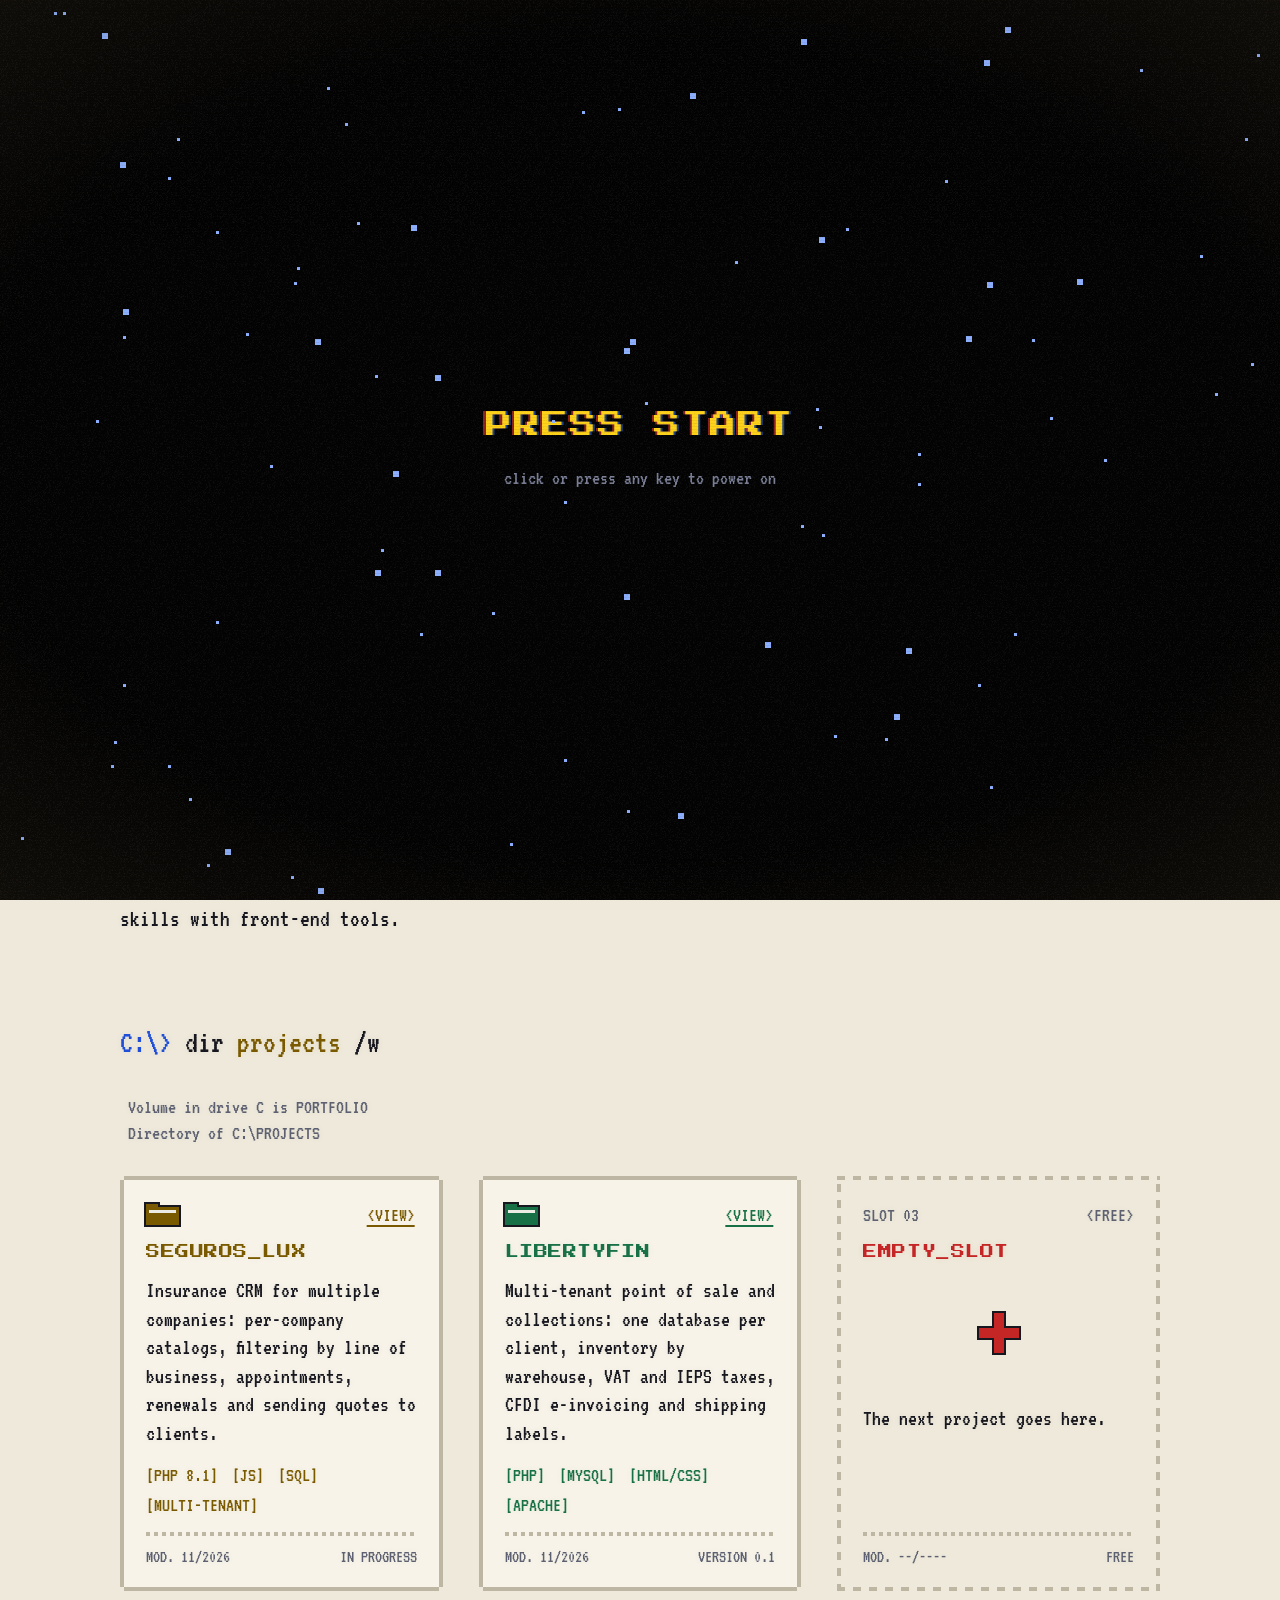
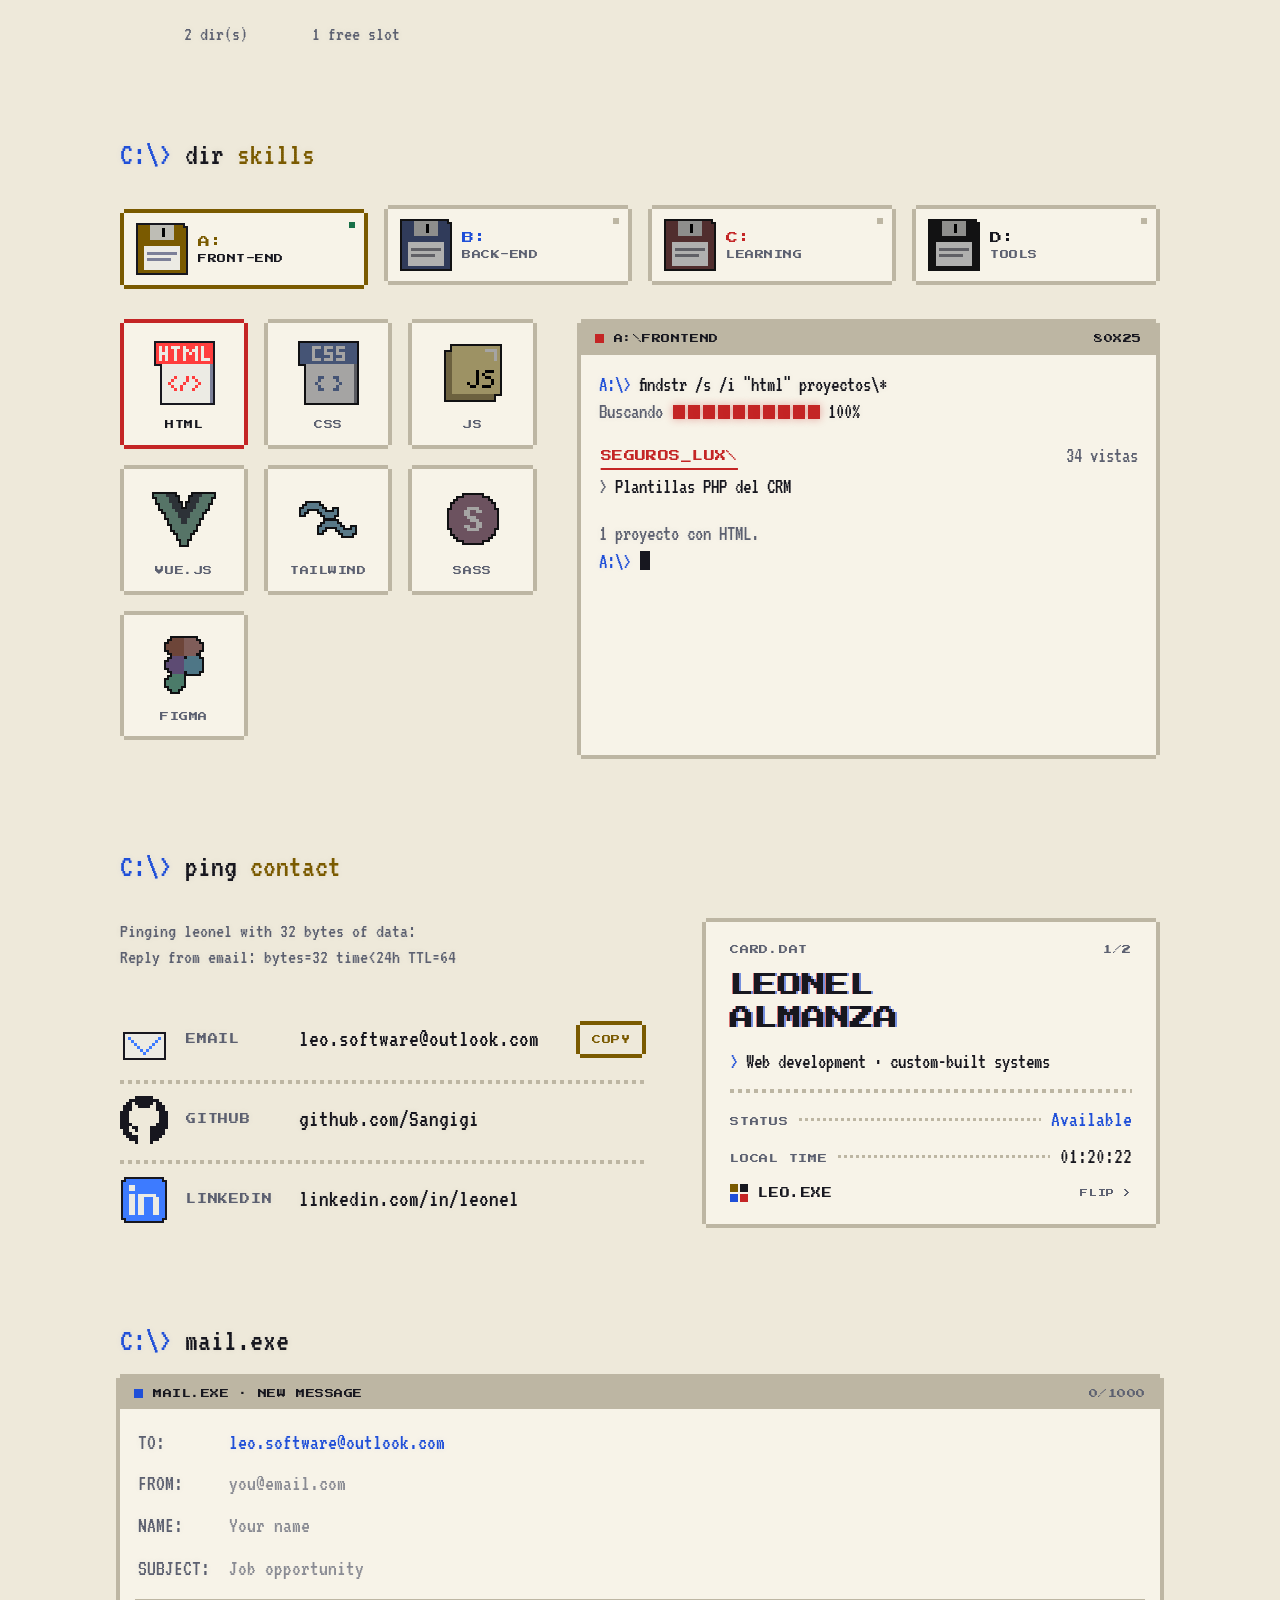
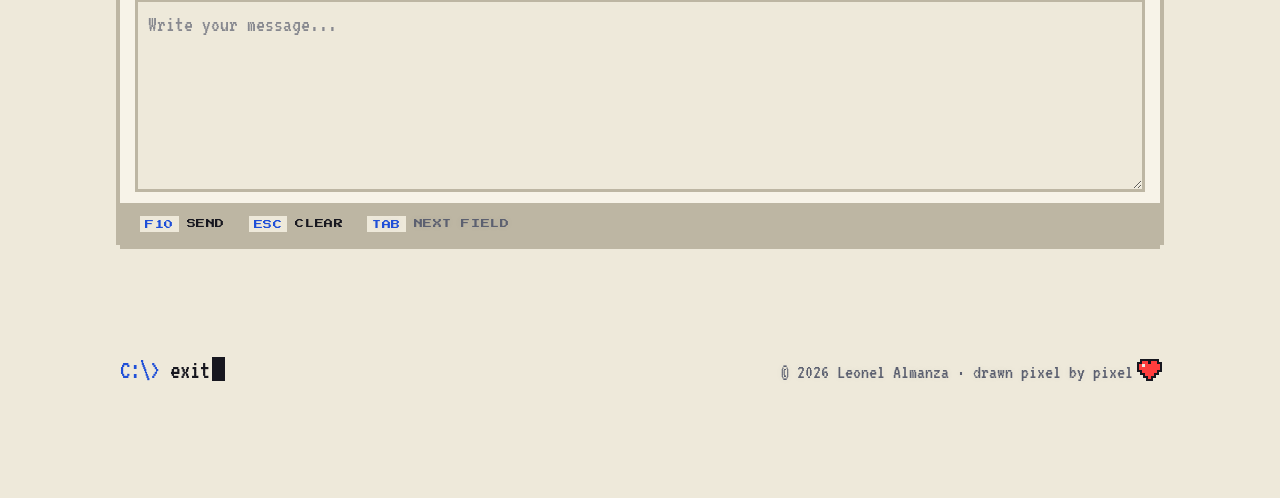
==== commit 792b3b26: "perf: carga diferida del juego y recursos ligeros - El juego y sus canciones se cargan en segundo pl" ====
--- a/index.html
+++ b/index.html
@@ -250,10 +250,20 @@
 <script src="js/app.js"></script>
 <script src="js/correo.js"></script>
 <script src="js/temporadas.js"></script>
-<script src="js/ritmo-uia.js"></script>
-<script src="js/ritmo-grimorio.js"></script>
-<script src="js/ritmo-funk.js"></script>
-<script src="js/ritmo-doom.js"></script>
-<script src="js/juego.js"></script>
+<!-- BIT & BUGS (unos 420 KB entre el juego y sus canciones) ya no se descarga con la página: se trae solo al abrirlo,
+     o en segundo plano cuando la página ya cargó y está en calma. Para agregar una canción, súmala a ARCHIVOS antes de juego.js -->
+<script>
+  (() => {
+    const ARCHIVOS = ["js/ritmo-uia.js", "js/ritmo-grimorio.js", "js/ritmo-funk.js", "js/ritmo-doom.js", "js/juego.js"];
+    let carga = null;
+    const pon = (src) => new Promise((ok, mal) => { const s = document.createElement("script"); s.src = src; s.onload = ok; s.onerror = mal; document.body.appendChild(s); });
+    const trae = () => carga || (carga = ARCHIVOS.reduce((p, src) => p.then(() => pon(src)), Promise.resolve()).catch((e) => { carga = null; throw e; }));
+    // Mientras llega el juego de verdad, este lo sustituye: al pedir abrirlo, lo trae y lo abre
+    const espera = { abrir: () => trae().then(() => { if (window.Juego !== espera) window.Juego.abrir(); }).catch(() => {}), abierto: () => false };
+    window.Juego = espera;
+    const enCalma = () => { if (!(navigator.connection && navigator.connection.saveData)) trae().catch(() => {}); };
+    addEventListener("load", () => ("requestIdleCallback" in window ? requestIdleCallback(enCalma, { timeout: 8000 }) : setTimeout(enCalma, 4000)));
+  })();
+</script>
 </body>
 </html>
--- a/css/estilos.css
+++ b/css/estilos.css
@@ -932,7 +932,7 @@
   box-shadow:0 0 0 2px var(--p-cian),0 0 0 4px var(--p-negro),6px 6px 0 4px rgba(0,0,0,.5);transition:left .4s steps(8,end),top .4s steps(8,end),transform .4s steps(8,end)}
 .j-audio[hidden]{display:none}
 .j-audio.centro{transform:translate(-50%,-50%);animation:jvAbre .16s steps(3,end)}
-.j-audio.esquina{transform:translate(-100%,-100%);min-width:0}
+.j-audio.esquina{transform:translate(-100%,0);min-width:0}
 .ja-bar{display:flex;align-items:center;gap:6px;padding:4px 6px;background:var(--p-cian);color:var(--p-negro);font-size:8px;letter-spacing:.06em}
 .ja-bar i{width:6px;height:6px;background:var(--p-negro)}
 .ja-bar em{margin-left:auto;font-style:normal}
@@ -1036,4 +1036,71 @@
 @media (prefers-reduced-motion:reduce){
   .chcp,.envio.abre .envio-win,.envio.sale,.envio.completa .descarga-barra i.on,.ev-picado,.ev-gran-t,.ev-gran.feliz .ev-gran-n,
   .cont.over .cont-juego,.cont-juego button,.jm-b button:first-child,.jm-nuevo,.j-ventana.abre,.j-ventana.arco,.juego-lienzo.tenso,.j-ventana.pop .jv-n,.jf-sello .jd-r,.jf-tot,.j-grito,.juego-msg.entra>*,.juego-msg.entra .jd,.juego-msg.entra .jc-s,.j-audio.centro,.jc-fin .jc-s.jm-sel,:root[data-evento="valentin"] .foot .spr{animation:none}
-}+}
+/* ---------- BIT & BUGS: tienda, llave y gatos de racha ---------- */
+.jt-fila{display:flex;flex-wrap:wrap;gap:8px;justify-content:center}
+.jt{display:grid;justify-items:center;gap:4px;width:66px;padding:7px 1px 6px;border:0;background:var(--p-gris-osc);color:var(--p-blanco);font-family:var(--f-pixel);cursor:pointer;box-shadow:0 0 0 2px var(--p-negro),4px 4px 0 2px rgba(0,0,0,.6)}
+.jt img{width:30px;height:36px;object-fit:contain;image-rendering:pixelated}
+.jt b{font-weight:400;font-size:6px;letter-spacing:.02em}
+.jt i{font-style:normal;font-size:7px;color:var(--p-amarillo)}
+.jt-x img{filter:brightness(.55)}
+.jt-eq{box-shadow:0 0 0 2px var(--p-verde),4px 4px 0 2px rgba(0,0,0,.6)}
+.jt-eq i{color:var(--p-verde)}
+.jt.jm-sel{background:var(--p-amarillo);color:var(--p-negro)}
+.jt.jm-sel i{color:var(--p-negro)}
+.jt.jm-sel img{filter:none}
+.jt-b{margin:0;font-family:var(--f-pixel);font-size:10px;color:var(--p-gris)}
+.jt-b b{font-weight:400;color:var(--p-amarillo);font-size:14px}
+.jt-mas{font-weight:400;color:var(--p-verde)}
+.jk-llave{animation:jkLlave .8s steps(2,end) infinite}
+.jk-llave i{color:var(--p-amarillo)}
+.jk-llave .jk-p{filter:grayscale(.6) brightness(.6)}
+@keyframes jkLlave{50%{box-shadow:0 0 0 2px var(--p-amarillo),4px 4px 0 2px rgba(0,0,0,.6)}}
+.jl{display:grid;gap:14px;justify-items:center;width:min(540px,90vw);font-family:var(--f-pixel)}
+.jl-esc{position:relative;width:270px;height:150px}
+.jl-disco{position:absolute;right:16px;top:14px;width:122px;height:122px;background:#3d7bff;box-shadow:0 0 0 3px #030303,6px 6px 0 3px rgba(0,0,0,.6);animation:jlTiembla .1s steps(2,end) .72s 4}
+.jl-meta{position:absolute;left:34px;top:0;width:58px;height:34px;background:#c9c6b8}
+.jl-meta::after{content:"";position:absolute;left:34px;top:6px;width:12px;height:22px;background:#030303}
+.jl-ojo{position:absolute;left:6px;top:52px;width:8px;height:14px;background:#030303}
+.jl-eti{position:absolute;left:10px;right:10px;bottom:8px;height:52px;display:grid;place-items:center;background:#ECEBE4;color:#030303;font-size:8px;line-height:1.6;text-align:center;overflow:hidden;word-break:break-all;padding:0 4px}
+.jl-llave{position:absolute;left:0;top:26px;width:42px;height:66px;image-rendering:pixelated;animation:jlLlave 1.15s steps(16,end) forwards}
+@keyframes jlLlave{0%{transform:translateX(-70px) rotate(-90deg)}55%,68%{transform:translateX(112px) rotate(-90deg)}84%{transform:translateX(112px) rotate(-50deg)}100%{transform:translateX(112px) rotate(-90deg)}}
+@keyframes jlTiembla{50%{transform:translate(2px,-1px)}}
+.jl-term{margin:0;width:100%;min-height:118px;padding:10px 12px;background:#030303;color:#7dff3c;font-family:var(--f-term);font-size:18px;line-height:1.15;white-space:pre-wrap;text-align:left;box-shadow:0 0 0 2px #c9c6b8,6px 6px 0 2px rgba(0,0,0,.55)}
+.jl-ok{margin:0;font-size:13px;color:var(--p-amarillo);animation:jlParpa .24s steps(1,end) infinite}
+@keyframes jlParpa{50%{color:var(--p-blanco)}}
+.jl-abre{animation:jlFlash .55s steps(6,end)}
+.jl-abre .jl-disco{background:#FFD319}
+.jl-abre .jl-eti{background:#030303;color:#FFD319;font-size:9px}
+.jl-abre .jl-llave{filter:brightness(3)}
+@keyframes jlFlash{0%{filter:brightness(6) saturate(0)}40%{filter:brightness(2.2)}100%{filter:none}}
+.jv-g{display:none}
+.j-ventana.gato{min-width:150px}
+.j-ventana.gato .jv-g{display:block;width:76px;height:76px;object-fit:contain;justify-self:center}
+.j-ventana.gato .jv-n{font-size:18px}
+.j-ventana.chica.gato .jv-g{width:44px;height:44px}
+@media (prefers-reduced-motion:reduce){.jk-llave,.jl-llave,.jl-disco,.jl-ok,.jl-abre{animation:none}.jl-llave{transform:translateX(112px) rotate(-90deg)}}
+
+/* ---------- BIT & BUGS: menú más ordenado ---------- */
+.juego-msg>*{max-width:100%}
+.juego-msg:has(.jk-caja){gap:8px}
+.juego-msg:has(.jk-caja) .jf-gris{display:none}
+.jk-caja{gap:7px;padding:6px 12px 8px;background:rgba(255,255,255,.035);box-shadow:0 0 0 1px #262a38}
+.jk-caja.jk-act{background:rgba(255,211,25,.05);box-shadow:0 0 0 1px rgba(255,211,25,.55)}
+.jk-fila{flex-wrap:wrap;gap:12px 14px}
+.jk{width:168px}
+.jk i{font-size:7px;color:#a9adc4}
+.jd-fila{padding-top:4px}
+.jd-info{max-width:min(44ch,100%);min-height:2.3em;font-size:20px;color:#d8dae6}
+.jz-fila{display:flex;flex-wrap:wrap;justify-content:center;gap:8px;font-family:var(--f-pixel);font-size:8px;letter-spacing:.05em;color:var(--p-gris)}
+.jz{padding:6px 8px;background:#0c0f1a;box-shadow:0 0 0 1px #262a38}
+.jz b{font-weight:400;color:var(--p-blanco)}
+.jz i{font-style:normal;color:var(--p-verde)}
+.jm-uno{margin-top:2px}
+.jm-b .jm-prim,.jm-b .jm-prim:first-child{padding:11px 24px;background:var(--p-amarillo);color:var(--p-negro);font-size:12px;animation:none;box-shadow:0 0 0 2px var(--p-negro),4px 4px 0 2px rgba(0,0,0,.6)}
+.jm-b .jm-prim:hover,.jm-b .jm-prim:focus-visible{background:var(--p-blanco)}
+.jm-dos{gap:2px 6px}
+.jm-dos button,.jm-dos button:first-child{padding:6px 9px;font-size:8px;color:#a9adc4;animation:none}
+.jt-fila{max-width:640px}
+.jt-b span{color:var(--p-amarillo);font-size:14px}
+@media (max-height:860px){.jt{width:58px;gap:3px;padding:5px 1px 4px}.jt img{width:24px;height:29px}.jt-fila{gap:6px}}
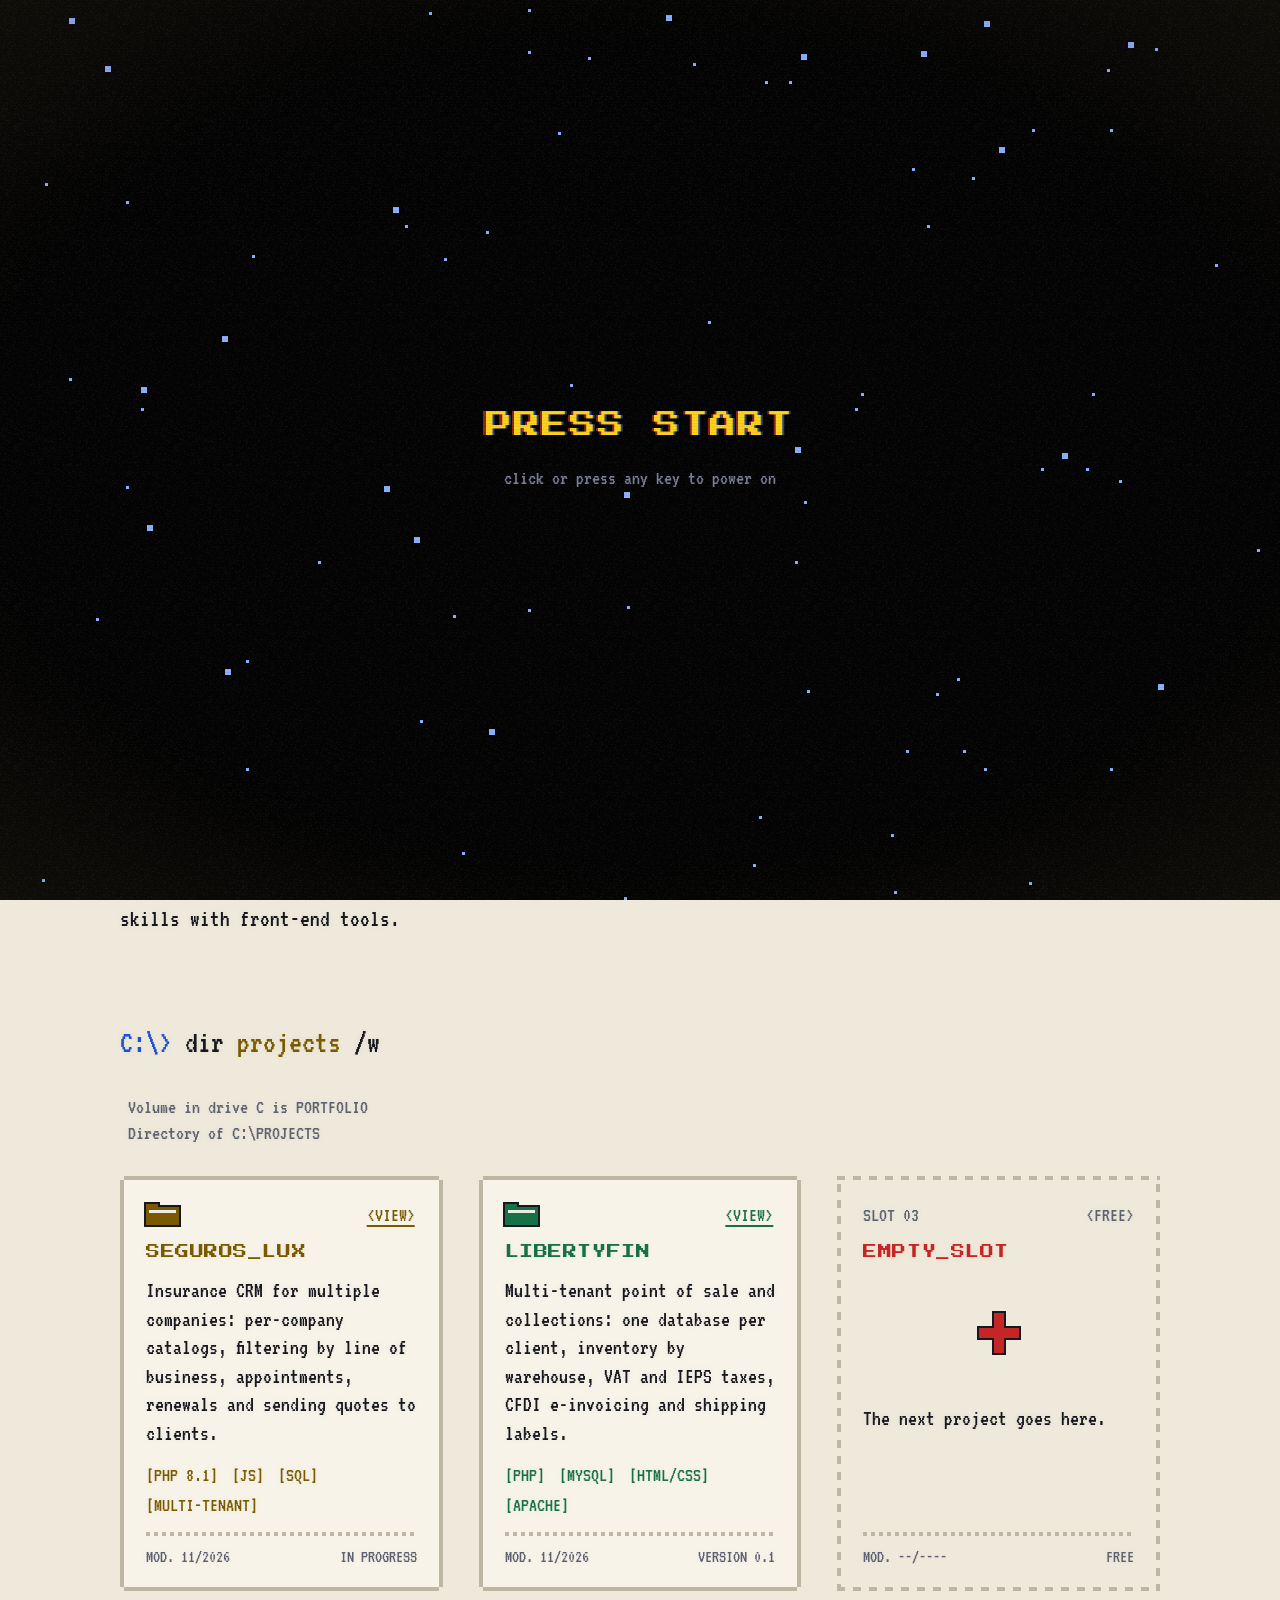
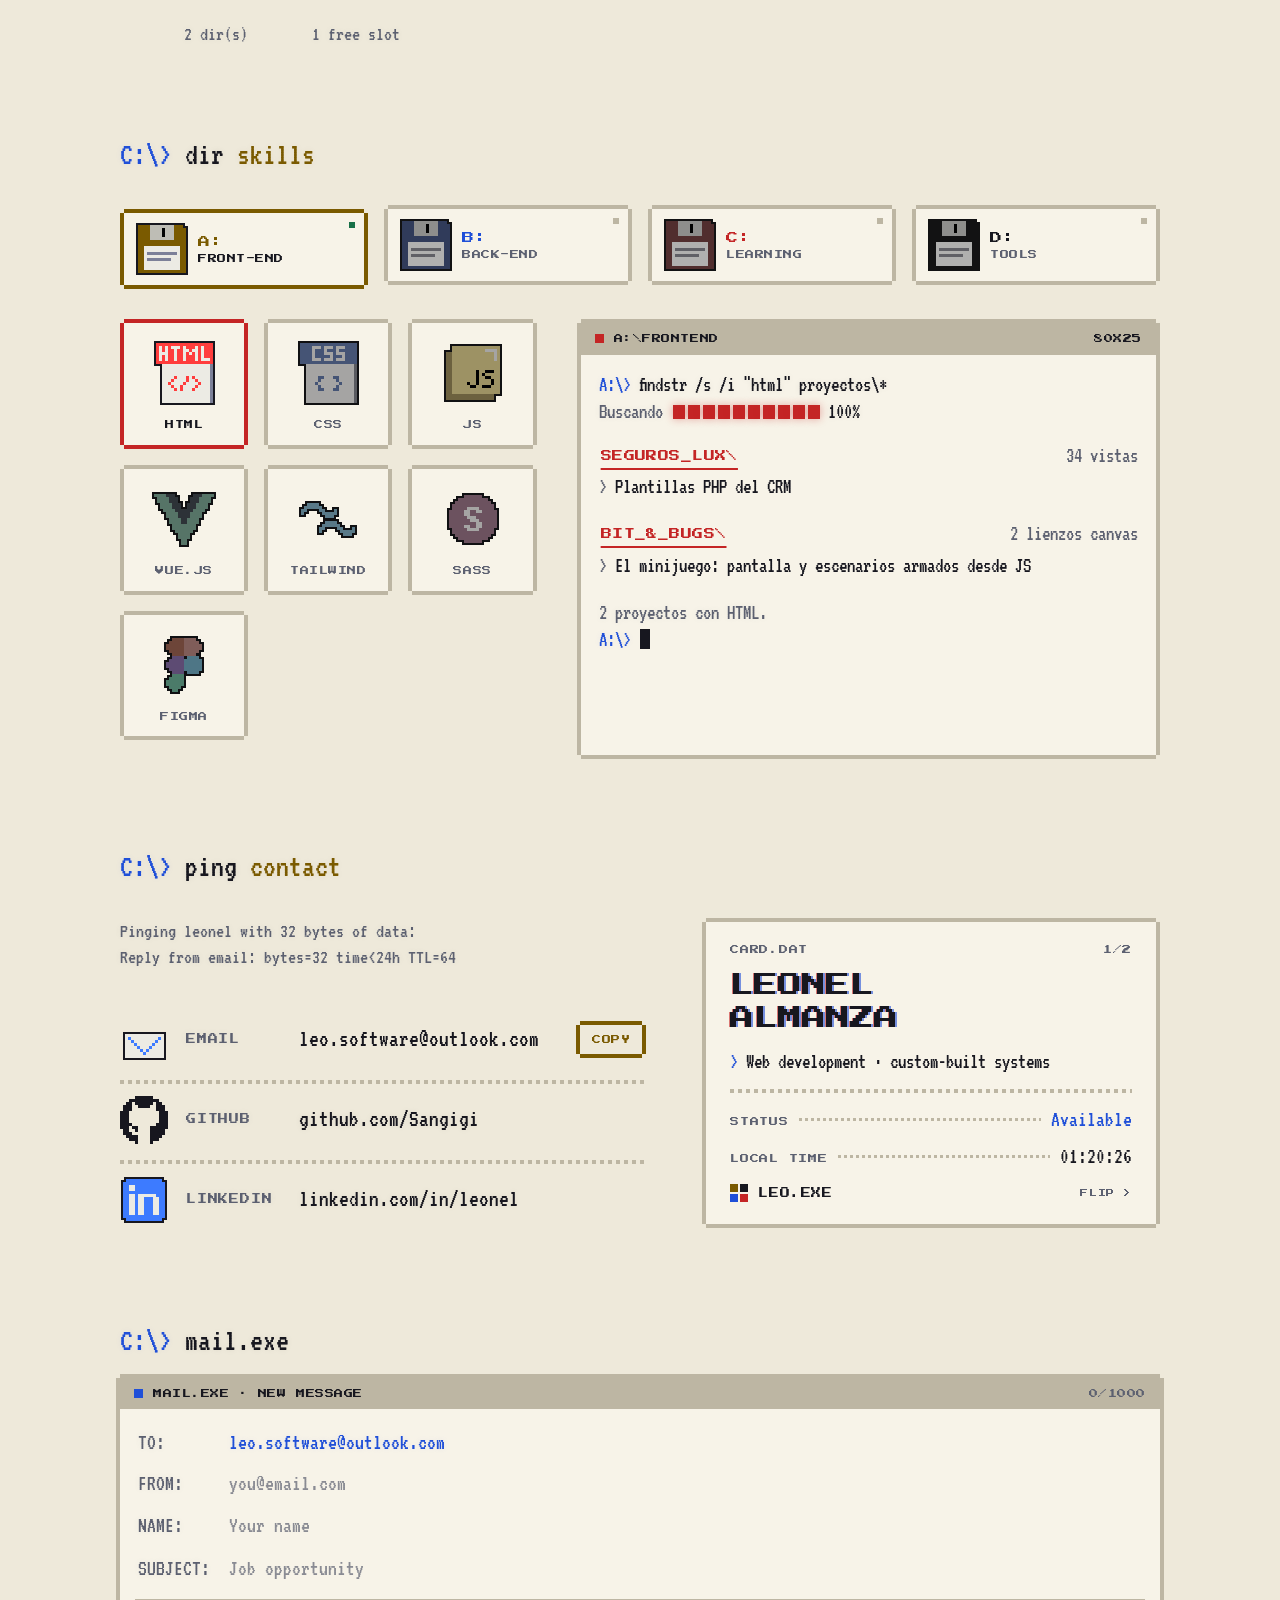
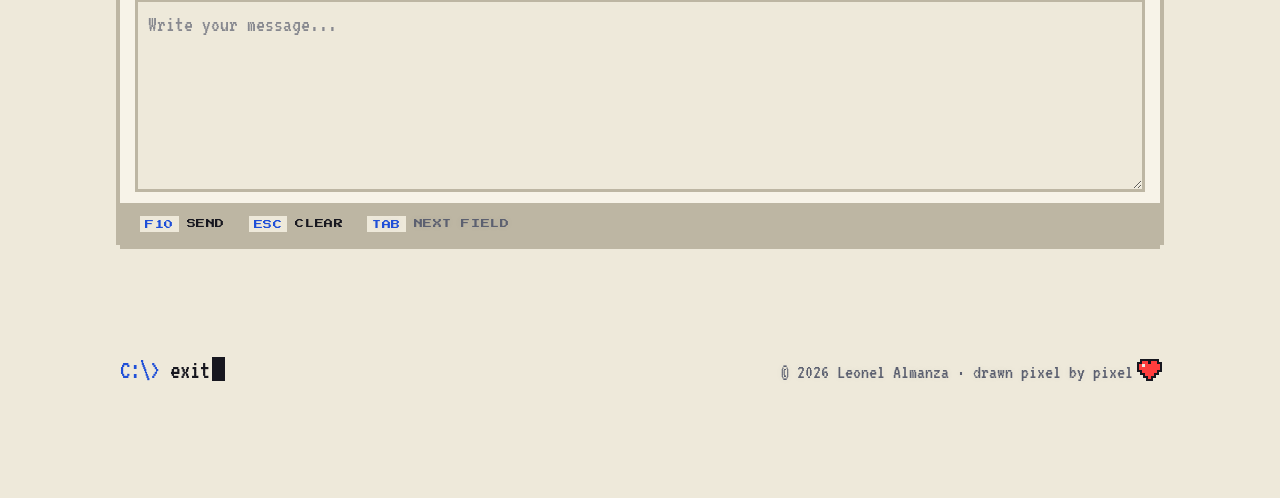
==== commit 2d70f485: "refactor: juego en módulos y BIT & BUGS en proyectos - juego.js se divide en 17 archivos por tema de" ====
--- a/index.html
+++ b/index.html
@@ -239,7 +239,6 @@
     <div class="cont-op"><button type="button" id="cont-y">Y</button><span aria-hidden="true">/</span><button type="button" id="cont-no">N</button></div>
     <p class="cont-over">GAME OVER</p>
     <p class="cont-hint">Clic o tecla Y para volver a encender</p>
-    <p class="cont-juego"><button type="button"><span class="cont-juego-k">[J] </span><span>JUGAR BIT &amp; BUGS</span></button></p>
   </div>
 </div>
 
@@ -251,13 +250,17 @@
 <script src="js/correo.js"></script>
 <script src="js/temporadas.js"></script>
 <!-- BIT & BUGS (unos 420 KB entre el juego y sus canciones) ya no se descarga con la página: se trae solo al abrirlo,
-     o en segundo plano cuando la página ya cargó y está en calma. Para agregar una canción, súmala a ARCHIVOS antes de juego.js -->
+     o en segundo plano cuando la página ya cargó y está en calma. Las canciones van primero (CANCIONES) y luego el motor, en orden (MOTOR, carpeta js/juego/) -->
 <script>
   (() => {
-    const ARCHIVOS = ["js/ritmo-uia.js", "js/ritmo-grimorio.js", "js/ritmo-funk.js", "js/ritmo-doom.js", "js/juego.js"];
+    const CANCIONES = ["uia", "grimorio", "funk", "doom"].map((c) => `js/ritmo-${c}.js`);
+    const MOTOR = ["base", "ventana", "estado", "avisos", "pantallas", "tienda", "ritmo", "ritmo-paso", "clasico", "dibujo",
+      "escenas-base", "escenas-uia", "escenas-grimorio", "escenas-doom", "escenas-funk", "efectos", "entrada"].map((f) => `js/juego/${f}.js`);
+    const ARCHIVOS = [...CANCIONES, ...MOTOR];
     let carga = null;
-    const pon = (src) => new Promise((ok, mal) => { const s = document.createElement("script"); s.src = src; s.onload = ok; s.onerror = mal; document.body.appendChild(s); });
-    const trae = () => carga || (carga = ARCHIVOS.reduce((p, src) => p.then(() => pon(src)), Promise.resolve()).catch((e) => { carga = null; throw e; }));
+    // Se piden todos a la vez (se descargan en paralelo) pero corren en orden (async = false)
+    const pon = (src) => new Promise((ok, mal) => { const s = document.createElement("script"); s.src = src; s.async = false; s.onload = ok; s.onerror = mal; document.body.appendChild(s); });
+    const trae = () => carga || (carga = Promise.all(ARCHIVOS.map(pon)).catch((e) => { carga = null; throw e; }));
     // Mientras llega el juego de verdad, este lo sustituye: al pedir abrirlo, lo trae y lo abre
     const espera = { abrir: () => trae().then(() => { if (window.Juego !== espera) window.Juego.abrir(); }).catch(() => {}), abierto: () => false };
     window.Juego = espera;
--- a/css/estilos.css
+++ b/css/estilos.css
@@ -276,6 +276,8 @@
 .thumb b{position:absolute;left:4px;bottom:4px;padding:3px 4px 2px;background:var(--negro);font-family:var(--f-pixel);font-size:8px;font-weight:400;color:var(--blanco)}
 .res-go{justify-self:start;padding:2px;font-family:var(--f-pixel);font-size:9px;letter-spacing:.06em;color:var(--c);text-underline-offset:5px}
 .res-go:hover{background:var(--c);color:var(--negro);text-decoration:none}
+.res-jugar{border:0;font-family:var(--f-pixel);font-size:9px;letter-spacing:.06em;color:var(--c);background:none;cursor:pointer;text-decoration:underline;animation:blinkCorto 1.2s steps(1,end) infinite}
+.res-jugar:hover,.res-jugar:focus-visible{outline:none;animation:none;background:var(--c);color:var(--negro);text-decoration:none}
 .res-none{color:var(--gris)}
 
 /* Categorías de habilidades: disquetes en las unidades A: a D: */
@@ -599,7 +601,7 @@
 
 @media (prefers-reduced-motion:reduce){
   html{scroll-behavior:auto}
-  .crt .grain,.crt .flick,.hero-art .spr,.dot,.card.empty .plus .spr,.tech[aria-pressed="true"] .spr,.card:target,.card.destello,.res-x.abre,.card.zap .view{animation:none}
+  .crt .grain,.crt .flick,.hero-art .spr,.dot,.card.empty .plus .spr,.tech[aria-pressed="true"] .spr,.card:target,.card.destello,.res-x.abre,.res-jugar,.card.zap .view{animation:none}
   .track,.car{transition:none}
   .visor.prende .visor-win,.visor.sale,.visor-ascii.dibuja,.visor.revela .visor-lienzo img{animation:none}
   .buddy.llega .buddy-b,.buddy-b .spr{animation:none}
@@ -760,12 +762,7 @@
 .ev-gran.feliz .ev-gran-n{font-size:clamp(26px,6.4vw,72px);animation:blinkCorto 1s steps(1,end) infinite}
 .ev-gran-s{font-family:var(--f-term);font-size:22px;color:var(--p-gris)}
 
-/* ---------- BIT & BUGS: el minijuego del GAME OVER (js/juego.js) ---------- */
-.cont-juego{display:none;margin:4px 0 0}
-.cont.over .cont-juego{display:block;animation:aparece 1.6s steps(1,end)}
-@keyframes aparece{0%,70%{opacity:0}}
-.cont-juego button{padding:12px 16px;border:0;background:none;color:var(--p-amarillo);font-family:var(--f-pixel);font-size:12px;letter-spacing:.06em;cursor:pointer;animation:blinkCorto 1.2s steps(1,end) infinite}
-.cont-juego button:hover,.cont-juego button:focus-visible{outline:none;background:var(--p-amarillo);color:var(--p-negro);animation:none}
+/* ---------- BIT & BUGS: el minijuego (carpeta js/juego/), se abre desde su resultado en Habilidades ---------- */
 .juego{position:fixed;inset:0;z-index:80;display:flex;flex-direction:column;align-items:center;gap:10px;padding:max(14px,env(safe-area-inset-top,0px)) 16px max(14px,env(safe-area-inset-bottom,0px));background:var(--p-negro);color:var(--p-blanco);outline:none}
 .juego[hidden]{display:none}
 .juego-hud{display:flex;flex-wrap:wrap;justify-content:center;align-items:center;gap:6px 26px;width:100%;max-width:960px;font-family:var(--f-pixel);font-size:10px;letter-spacing:.06em;color:var(--p-gris)}
@@ -1027,7 +1024,6 @@
 .jm-rC,.jm-rD{color:var(--p-blanco)}
 /* En pantallas táctiles: sin teclas, con el dedo */
 @media (pointer:coarse){
-  .cont-juego-k{display:none}
   .juego-ayuda{font-size:0}
   .juego-ayuda::after{content:"Desliza para mover a BIT";font-size:19px}
   :root[lang="en"] .juego-ayuda::after{content:"Drag to move BIT"}
@@ -1035,7 +1031,7 @@
 
 @media (prefers-reduced-motion:reduce){
   .chcp,.envio.abre .envio-win,.envio.sale,.envio.completa .descarga-barra i.on,.ev-picado,.ev-gran-t,.ev-gran.feliz .ev-gran-n,
-  .cont.over .cont-juego,.cont-juego button,.jm-b button:first-child,.jm-nuevo,.j-ventana.abre,.j-ventana.arco,.juego-lienzo.tenso,.j-ventana.pop .jv-n,.jf-sello .jd-r,.jf-tot,.j-grito,.juego-msg.entra>*,.juego-msg.entra .jd,.juego-msg.entra .jc-s,.j-audio.centro,.jc-fin .jc-s.jm-sel,:root[data-evento="valentin"] .foot .spr{animation:none}
+  .jm-b button:first-child,.jm-nuevo,.j-ventana.abre,.j-ventana.arco,.juego-lienzo.tenso,.j-ventana.pop .jv-n,.jf-sello .jd-r,.jf-tot,.j-grito,.juego-msg.entra>*,.juego-msg.entra .jd,.juego-msg.entra .jc-s,.j-audio.centro,.jc-fin .jc-s.jm-sel,:root[data-evento="valentin"] .foot .spr{animation:none}
 }
 /* ---------- BIT & BUGS: tienda, llave y gatos de racha ---------- */
 .jt-fila{display:flex;flex-wrap:wrap;gap:8px;justify-content:center}
@@ -1103,4 +1099,4 @@
 .jm-dos button,.jm-dos button:first-child{padding:6px 9px;font-size:8px;color:#a9adc4;animation:none}
 .jt-fila{max-width:640px}
 .jt-b span{color:var(--p-amarillo);font-size:14px}
-@media (max-height:860px){.jt{width:58px;gap:3px;padding:5px 1px 4px}.jt img{width:24px;height:29px}.jt-fila{gap:6px}}+@media (max-height:860px){.jt{width:58px;gap:3px;padding:5px 1px 4px}.jt img{width:24px;height:29px}.jt-fila{gap:6px}}
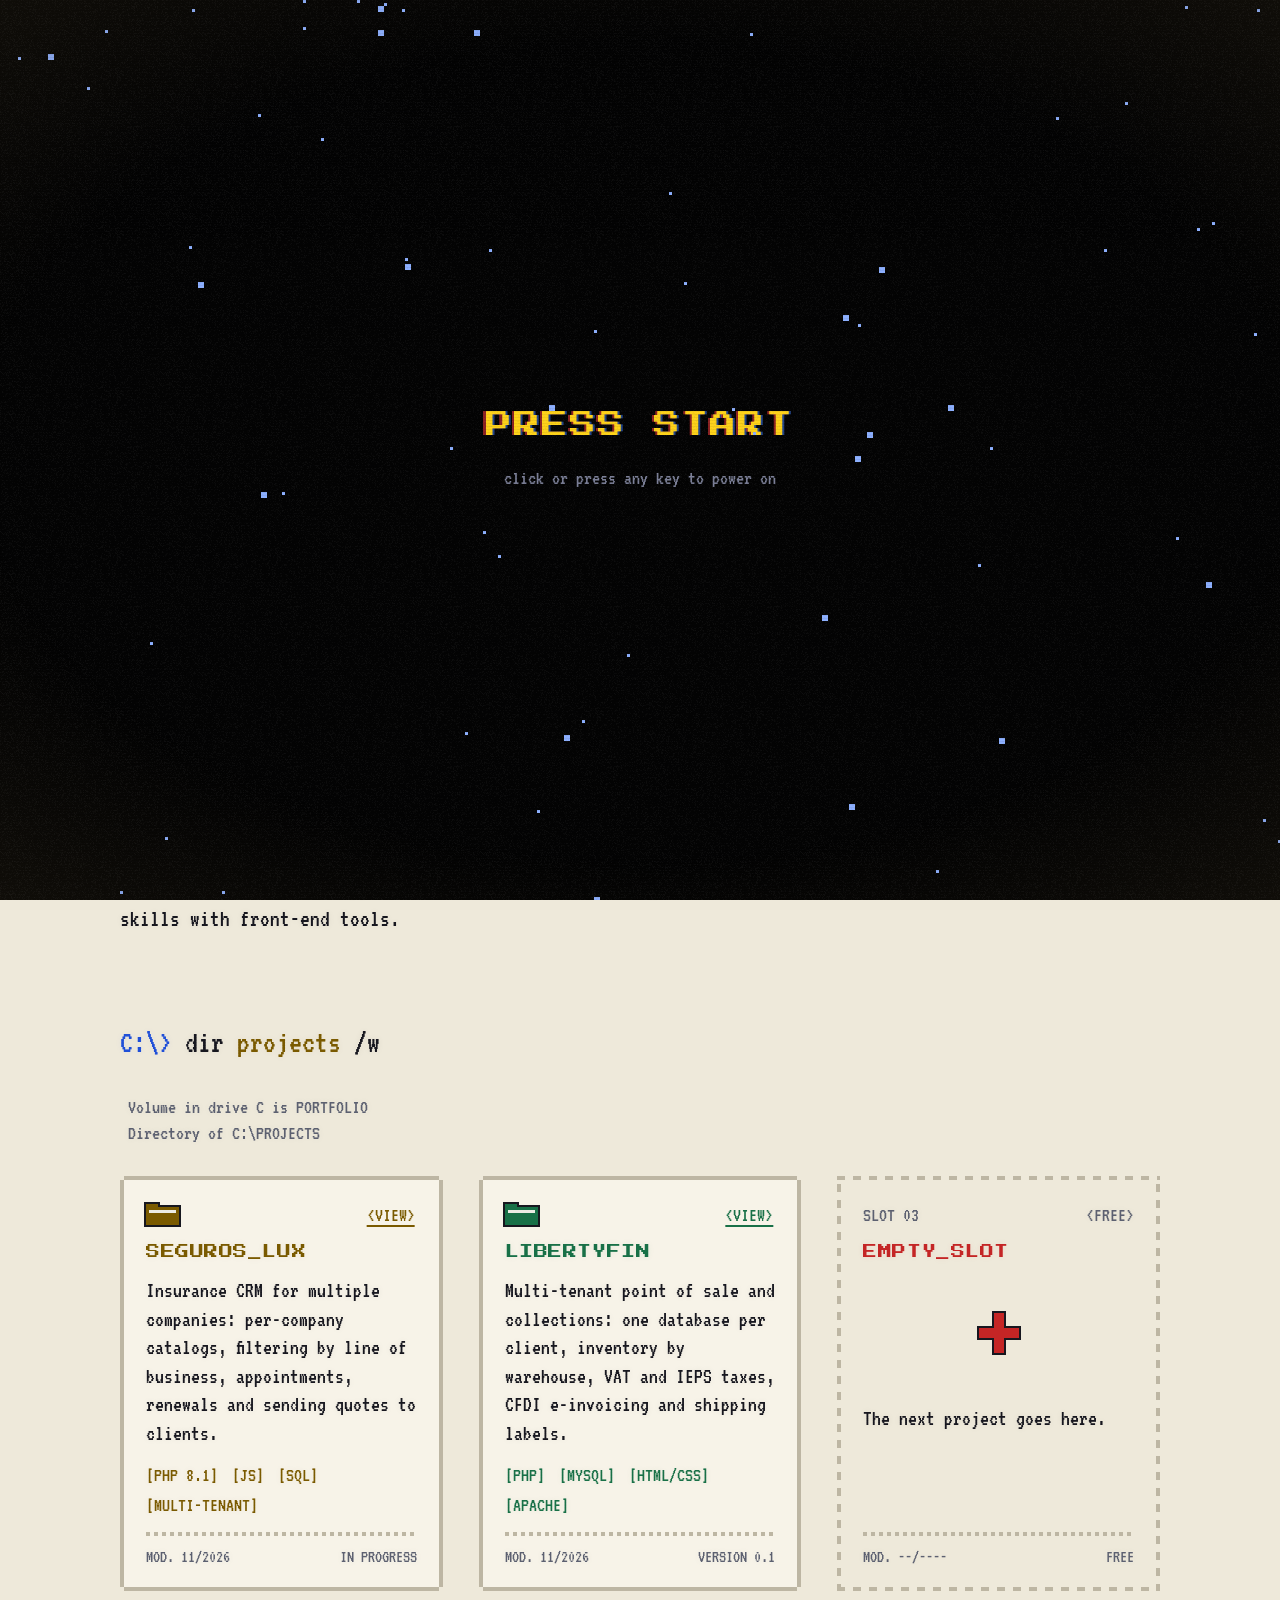
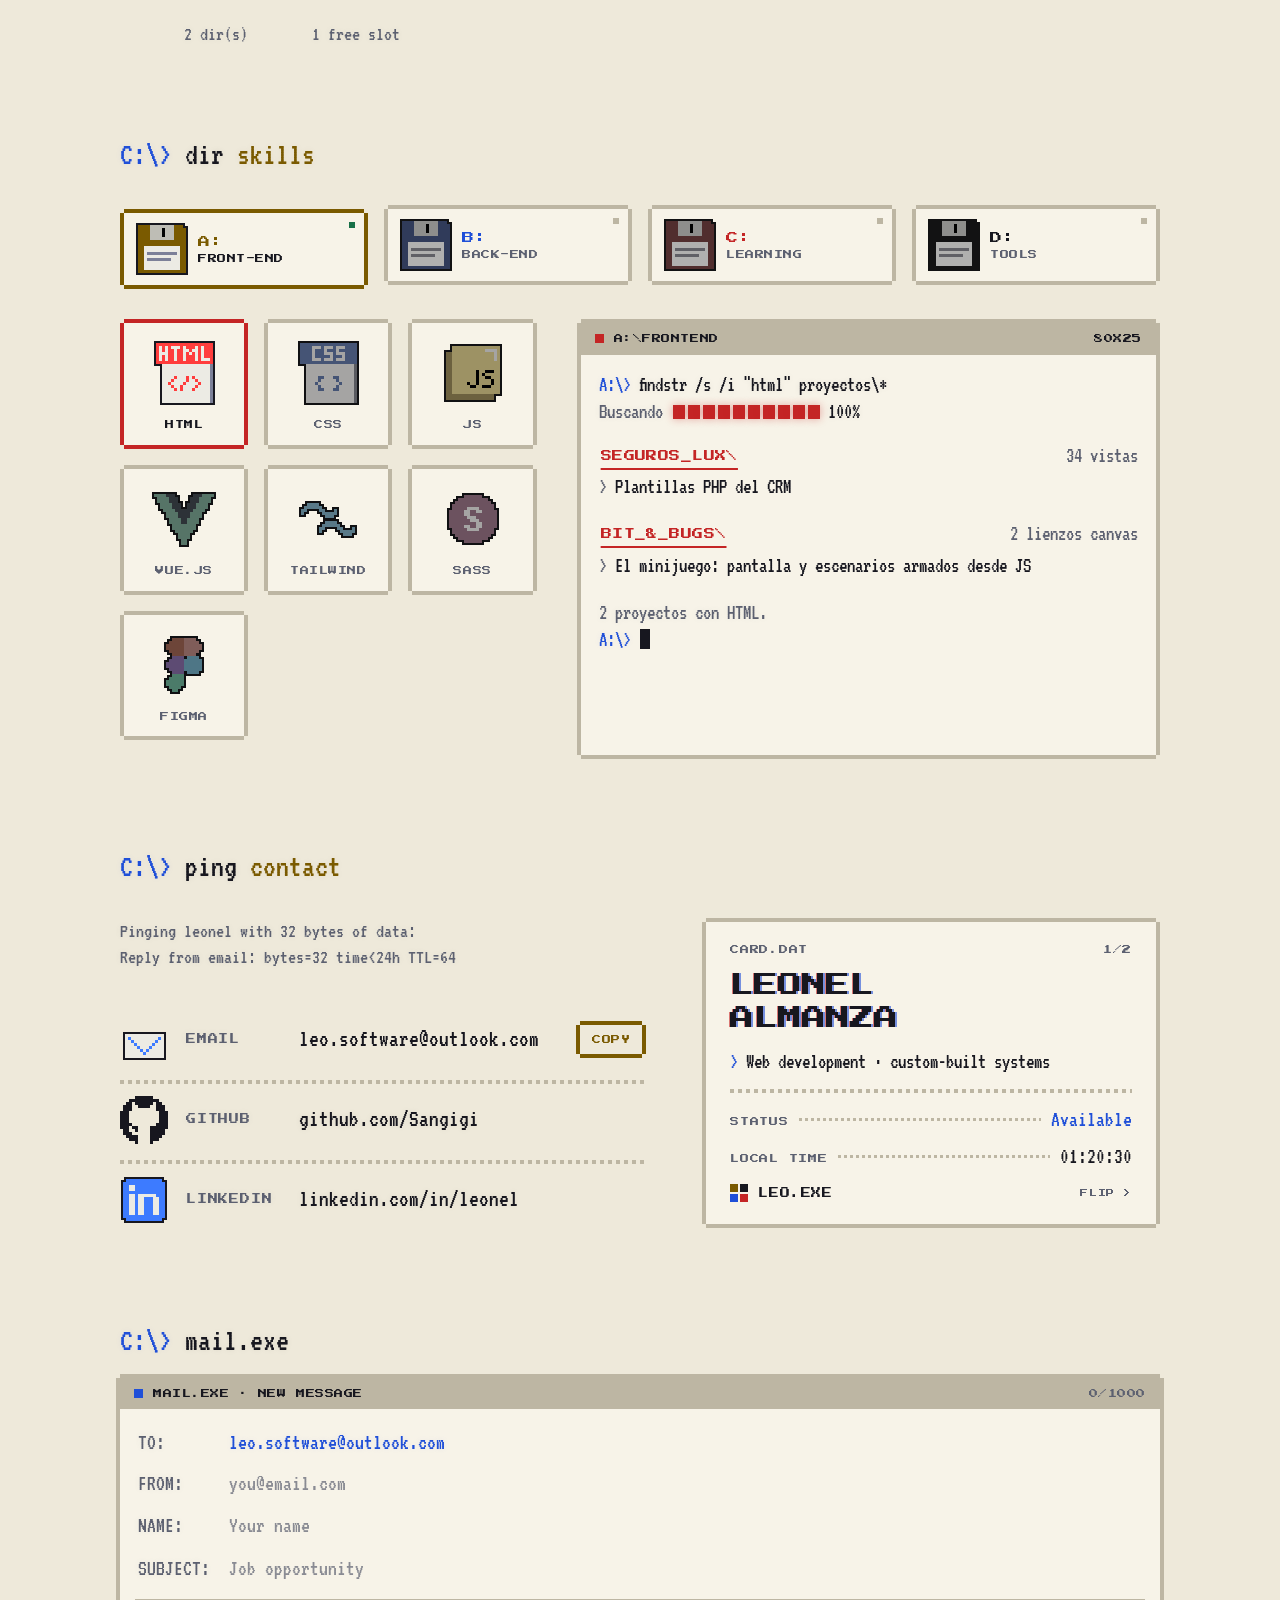
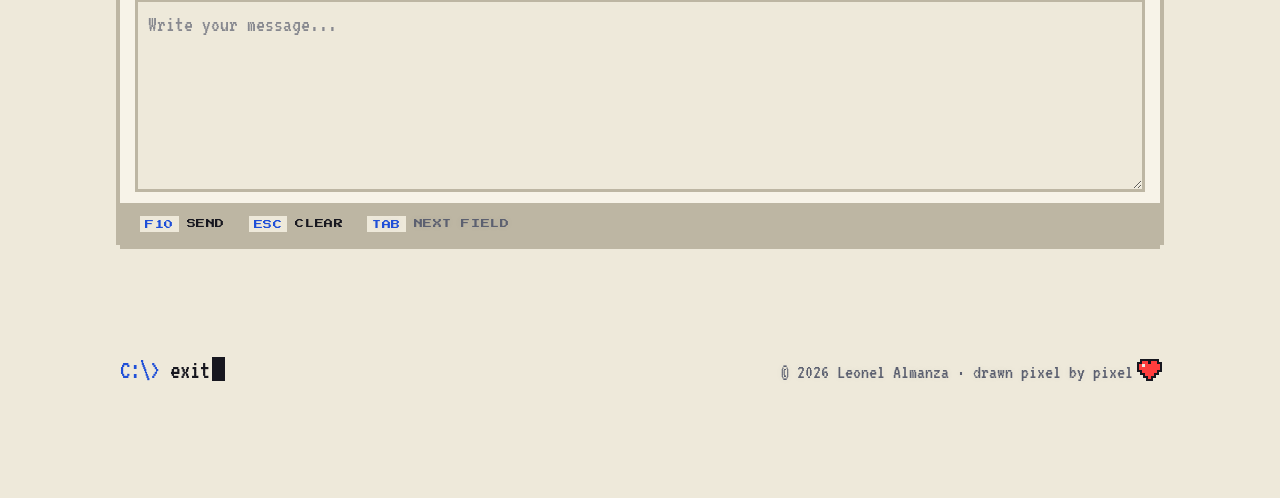
==== commit 8b63a37a: "feat: editor de niveles" ====
--- a/index.html
+++ b/index.html
@@ -254,7 +254,7 @@
 <script>
   (() => {
     const CANCIONES = ["uia", "grimorio", "funk", "doom"].map((c) => `js/ritmo-${c}.js`);
-    const MOTOR = ["base", "ventana", "estado", "avisos", "pantallas", "tienda", "ritmo", "ritmo-paso", "clasico", "dibujo",
+    const MOTOR = ["base", "ventana", "estado", "avisos", "pantallas", "tienda", "personal", "editor", "escenas-propias", "escenarios", "ritmo", "ritmo-paso", "clasico", "dibujo",
       "escenas-base", "escenas-uia", "escenas-grimorio", "escenas-doom", "escenas-funk", "efectos", "entrada"].map((f) => `js/juego/${f}.js`);
     const ARCHIVOS = [...CANCIONES, ...MOTOR];
     let carga = null;
--- a/css/estilos.css
+++ b/css/estilos.css
@@ -1100,3 +1100,192 @@
 .jt-fila{max-width:640px}
 .jt-b span{color:var(--p-amarillo);font-size:14px}
 @media (max-height:860px){.jt{width:58px;gap:3px;padding:5px 1px 4px}.jt img{width:24px;height:29px}.jt-fila{gap:6px}}
+
+/* ---------- BIT & BUGS: modo personalizado, TU MUSICA ---------- */
+.jk-personal{background:#14141f;box-shadow:0 0 0 2px var(--p-negro),4px 4px 0 2px rgba(0,0,0,.6);outline:2px dashed var(--p-gris);outline-offset:-6px}
+.jk-personal .jk-p{background:repeating-linear-gradient(90deg,#262a38 0 6px,#14141f 6px 12px)}
+.jk-personal .jk-n{background:var(--p-amarillo);color:var(--p-negro)}
+.jk-personal b{color:var(--p-amarillo)}
+.jk-personal.jm-sel{outline:3px solid var(--p-amarillo);outline-offset:2px}
+.jp-local{font-family:var(--f-pixel);font-size:8px;letter-spacing:.05em;color:var(--p-verde);padding:6px 9px;background:#0c0f1a;box-shadow:0 0 0 1px #1f4d38}
+.jp-zona{display:grid;gap:8px;justify-items:center;width:min(520px,86vw);padding:20px 14px;border:0;background:#0c0f1a;color:var(--p-blanco);font-family:var(--f-pixel);cursor:pointer;pointer-events:auto;box-shadow:0 0 0 2px #3a4058;outline:2px dashed #3a4058;outline-offset:-8px}
+.jp-zona b{font-weight:400;font-size:12px;color:var(--p-amarillo);letter-spacing:.05em}
+.jp-zona i{font-style:normal;font-size:8px;color:var(--p-gris)}
+.jp-zona.jm-sel,.jp-zona:hover,.jp-zona:focus-visible,.jp-zona.encima{box-shadow:0 0 0 2px var(--p-amarillo);outline-color:var(--p-amarillo)}
+.jp-zona.encima{background:#1a1a0c}
+.jp-zona.cargando b{animation:blinkCorto .5s steps(1,end) infinite}
+.jp-fila{display:flex;flex-wrap:wrap;gap:8px;justify-content:center;max-width:640px}
+.jp-c{display:grid;gap:4px;width:150px;padding:8px 9px;border:0;background:var(--p-gris-osc);color:var(--p-blanco);font-family:var(--f-pixel);text-align:left;cursor:pointer;box-shadow:0 0 0 2px var(--p-negro),3px 3px 0 2px rgba(0,0,0,.6)}
+.jp-c b{font-weight:400;font-size:8px;white-space:nowrap;overflow:hidden;text-overflow:ellipsis}
+.jp-c i{font-style:normal;font-size:7px;color:#a9adc4}
+.jp-c.jm-sel{background:var(--p-amarillo);color:var(--p-negro)}
+.jp-c.jm-sel i{color:var(--p-negro)}
+.jp-c.jp-borra{background:var(--p-rojo);color:var(--p-blanco)}
+.jp-det{display:grid;gap:6px;justify-items:center}
+.jp-onda{width:min(360px,80vw);height:48px;image-rendering:pixelated;pointer-events:auto;cursor:pointer;background:#0c0f1a;box-shadow:0 0 0 1px #262a38}
+.jp-dato{font-size:18px;color:#d8dae6;max-width:min(52ch,90vw);overflow:hidden;text-overflow:ellipsis;white-space:nowrap}
+.jp-dato b{font-weight:400;color:var(--p-amarillo)}
+.jp-gris{color:var(--p-gris);font-size:18px}
+.jp-nota{min-height:1.2em}
+@media (prefers-reduced-motion:reduce){.jp-zona.cargando b{animation:none}}
+
+/* ---------- BIT & BUGS: modo personalizado, EDITOR DE RITMO (js/juego/editor.js) ---------- */
+.juego.je-on .juego-marco,.juego.je-on .juego-hud,.juego.je-on .juego-ayuda{visibility:hidden}
+.je{position:absolute;inset:0;z-index:5;display:grid;grid-template-rows:auto auto 44px minmax(0,1fr) auto;gap:8px;padding:10px 12px 10px;background:#05060c;color:var(--p-blanco);font-family:var(--f-pixel)}
+.je[hidden]{display:none}
+.je-bar{display:flex;justify-content:space-between;align-items:center;gap:10px;padding:6px 8px;background:#c9c6b8;color:var(--p-negro);font-size:10px;overflow:hidden;white-space:nowrap}
+.je-bar span{overflow:hidden;text-overflow:ellipsis}
+.je-bar button{flex:none;padding:4px 8px;border:0;background:var(--p-negro);color:#c9c6b8;font-family:var(--f-pixel);font-size:8px;cursor:pointer}
+.je-trans,.je-pie,.je-fila{display:flex;flex-wrap:wrap;align-items:center;gap:5px}
+.je-fila{margin:0}
+.je-k{font-size:7px;color:var(--p-gris);letter-spacing:.04em;margin:0 0 0 6px}
+p.je-k{margin:2px 0 0}
+.je-k b{font-weight:400;color:var(--p-amarillo)}
+.je-t,.je-aj{font-size:10px;color:var(--p-amarillo);min-width:9ch}
+.je-aj{min-width:7ch;text-align:center}
+.je-b{padding:6px 7px;border:0;background:#262a38;color:var(--p-blanco);font-family:var(--f-pixel);font-size:8px;cursor:pointer;white-space:nowrap}
+.je-b:hover,.je-b:focus-visible{outline:2px solid var(--p-amarillo);outline-offset:0}
+.je-b.on{background:var(--p-amarillo);color:var(--p-negro)}
+.je-b:disabled{opacity:.35;cursor:default;outline:none}
+.je-b.je-v{background:var(--p-verde);color:var(--p-negro)}
+.je-b.je-y{background:var(--p-amarillo);color:var(--p-negro)}
+.je-rec{background:#3a1416}
+.je-rec.on{background:var(--p-rojo);color:var(--p-blanco);animation:blinkCorto .8s steps(1,end) infinite}
+.je-in{width:6ch;padding:4px 5px;border:0;background:#0c0f1a;color:var(--p-amarillo);font-family:var(--f-pixel);font-size:9px;box-shadow:0 0 0 1px #3a4058}
+.je-in:focus{outline:2px solid var(--p-amarillo)}
+.je-nom{width:16ch;text-transform:uppercase}
+.je-vista{width:100%;height:44px;display:block;cursor:pointer;box-shadow:0 0 0 1px #262a38;touch-action:none}
+.je-cuerpo{display:grid;grid-template-columns:minmax(150px,240px) minmax(220px,1fr) minmax(260px,400px);gap:10px;min-height:0}
+.je-panel{display:grid;align-content:start;gap:6px;padding:8px;background:#0c0f1a;box-shadow:0 0 0 1px #262a38;overflow:auto;min-height:0}
+.je-tit{margin:0 0 2px;font-size:9px;color:var(--p-amarillo)}
+.je-tr{display:grid;gap:4px;padding:6px 8px;border:0;border-left:6px solid var(--c);background:#262a38;color:var(--p-blanco);font-family:var(--f-pixel);text-align:left;cursor:pointer}
+.je-tr b{font-weight:400;font-size:8px;overflow:hidden;text-overflow:ellipsis;white-space:nowrap}
+.je-tr i{font-style:normal;font-size:7px;color:#a9adc4}
+.je-tr.on{background:var(--p-amarillo);color:var(--p-negro)}
+.je-tr.on i{color:var(--p-negro)}
+.je-carr{position:relative;min-height:0;box-shadow:0 0 0 1px #262a38}
+.je-lienzo{position:absolute;inset:0;width:100%;height:100%;display:block;touch-action:none;cursor:crosshair}
+.je-bichos{gap:4px}
+.je-bi{display:grid;justify-items:center;gap:3px;width:56px;padding:5px 2px;border:0;background:#262a38;color:var(--p-blanco);font-family:var(--f-pixel);cursor:pointer}
+.je-bi canvas{width:30px;height:26px;image-rendering:pixelated}
+.je-bi i{font-style:normal;font-size:5px}
+.je-bi.on{outline:2px solid var(--p-blanco);background:#3a4058}
+.je-escs{display:grid;grid-template-columns:repeat(auto-fill,minmax(72px,1fr));gap:5px}
+.je-es{position:relative;display:grid;padding:0;border:0;background:#262a38;cursor:pointer;aspect-ratio:16/9;overflow:hidden}
+.je-es img{width:100%;height:100%;object-fit:cover;image-rendering:pixelated;display:block}
+.je-es i{position:absolute;left:0;right:0;bottom:0;padding:2px 3px;background:rgba(0,0,0,.72);color:var(--p-blanco);font-style:normal;font-family:var(--f-pixel);font-size:5px;text-align:left}
+.je-es.on{outline:2px solid var(--p-amarillo);outline-offset:1px}
+.je-stat{font-size:8px;color:var(--p-gris);margin-left:6px}
+.je-ayuda{flex-basis:100%;margin:2px 0 0;font-family:var(--f-term);font-size:17px;color:var(--p-cian);line-height:1.1}
+@media (max-width:860px){
+  .je{display:flex;flex-direction:column;overflow-y:auto;padding:8px;gap:8px}
+  .je-vista{flex:none}
+  .je-cuerpo{display:flex;flex-direction:column;gap:8px;min-height:auto}
+  .je-carr{flex:none;height:64vh;order:-1}
+  .je-panel{overflow:visible;min-height:auto}
+  .je-k{margin-left:2px}
+}
+@media (prefers-reduced-motion:reduce){.je-rec.on{animation:none}}
+.jk-mia .jk-p{background:linear-gradient(90deg,#0c0f1a 0 30%,#41B883 30% 35%,#FFD319 35% 40%,#0c0f1a 40%)}
+.jk-mia i{color:var(--p-verde)}
+/* La fila de canciones crece con las del jugador: se desliza de lado y la elegida siempre queda a la vista */
+.jk-caja{max-width:100%}
+.jk-fila{flex-wrap:nowrap;justify-content:flex-start;overflow-x:auto;max-width:min(760px,90vw);padding:8px 8px 10px;scrollbar-width:thin;scrollbar-color:#3a4058 transparent}
+.jk-fila .jk{flex:none}
+/* ---------- Editor de escenarios (escenarios.js) ---------- */
+.je.jx{grid-template-rows:auto auto minmax(0,1fr) auto}
+.jx-lista{width:auto;max-width:18ch}
+.jx-cuerpo{display:grid;gap:10px;min-height:0}
+.jx-capas{grid-template-columns:minmax(170px,250px) minmax(260px,1fr) minmax(220px,300px)}
+.jx-pintar{grid-template-columns:minmax(170px,240px) minmax(240px,1fr) minmax(200px,280px)}
+.jx-capa{display:flex;gap:3px}
+.jx-ojo,.jx-cn{border:0;background:#262a38;color:var(--p-blanco);font-family:var(--f-pixel);cursor:pointer}
+.jx-ojo{flex:none;width:26px;font-size:10px}
+.jx-cn{flex:1;display:flex;justify-content:space-between;gap:6px;padding:6px 7px;font-size:8px;text-align:left}
+.jx-cn i{font-style:normal;font-size:6px;color:#a9adc4;overflow:hidden;text-overflow:ellipsis;white-space:nowrap}
+.jx-capa.on .jx-cn{background:var(--p-amarillo);color:var(--p-negro)}
+.jx-capa.on .jx-cn i{color:var(--p-negro)}
+.jx-prev{display:grid;align-content:start;gap:8px;min-width:0}
+.jx-vista{width:100%;aspect-ratio:16/9;display:block;image-rendering:pixelated;background:#000;box-shadow:0 0 0 1px #262a38}
+.jx-rango{width:100%;accent-color:var(--p-amarillo)}
+.jx-col{width:34px;height:24px;padding:0;border:0;background:none;cursor:pointer}
+.jx-herrs{display:grid;grid-template-columns:repeat(auto-fill,minmax(150px,1fr));gap:4px}
+.jx-herrs .je-b{text-align:left}
+.jx-pal{display:grid;grid-template-columns:repeat(9,1fr);gap:3px}
+.jx-sw{aspect-ratio:1;border:0;padding:0;cursor:pointer;box-shadow:0 0 0 1px #3a4058}
+.jx-sw.on{outline:2px solid var(--p-blanco);outline-offset:1px}
+.jx-tr{background:repeating-conic-gradient(#1a1d2b 0 25%,#3a4058 0 50%) 0 0/8px 8px}
+.jx-colsel{width:100%;height:26px;border:0;padding:0;background:none;cursor:pointer}
+.jx-lienzo-caja{position:relative;flex:1;min-height:0;box-shadow:0 0 0 1px #262a38;overflow:hidden}
+.jx-lienzo{position:absolute;inset:0;width:100%;height:100%;display:block;touch-action:none;cursor:crosshair}
+.jx-cuadros{display:flex;gap:4px;overflow-x:auto;padding:3px 2px 6px;scrollbar-width:thin}
+.jx-cq{flex:none;display:grid;gap:2px;justify-items:center;padding:3px;border:0;background:#262a38;color:var(--p-blanco);font-family:var(--f-pixel);cursor:pointer}
+.jx-cq canvas{width:48px;height:48px;object-fit:contain;image-rendering:pixelated;background:repeating-conic-gradient(#12141f 0 25%,#1a1d2b 0 50%) 0 0/8px 8px}
+.jx-cq i{font-style:normal;font-size:6px}
+.jx-cq.on{outline:2px solid var(--p-amarillo)}
+.jx-anim{width:100%;max-height:150px;object-fit:contain;image-rendering:pixelated;background:repeating-conic-gradient(#12141f 0 25%,#1a1d2b 0 50%) 0 0/12px 12px}
+.je-esn{place-items:center;color:var(--p-amarillo);font-family:var(--f-pixel)}
+.je-esn b{font-weight:400;font-size:16px;margin-bottom:8px}
+@media (max-width:860px){
+  .jx-cuerpo{display:flex;flex-direction:column;gap:8px;min-height:auto}
+  .jx-prev{order:-1}
+  .jx-centro{order:-1}
+  .jx-lienzo-caja{flex:none;height:auto;aspect-ratio:16/11;max-height:62vh}
+}
+.jx-centro{display:flex;flex-direction:column;gap:6px;min-height:0;min-width:0}
+.jx-vbar{gap:5px}
+.jx-luz{width:110px}
+.jx-luzb{width:18px;height:18px;border:0;padding:0;cursor:pointer;box-shadow:0 0 0 1px #3a4058}
+.jx-pos{min-width:7ch;color:var(--p-cian)}
+.je.jx kbd{display:inline-block;margin-left:5px;padding:1px 3px;border:1px solid currentColor;border-radius:2px;font-family:var(--f-pixel);font-size:6px;line-height:1;opacity:.7;vertical-align:1px}
+.jx-herrs .je-b{display:flex;align-items:center;gap:6px;min-width:0;overflow:hidden}
+.jx-herrs kbd{margin-left:auto!important}
+.jx-hist{position:relative;display:flex;flex-direction:column;gap:2px;max-height:150px;overflow:auto;padding:2px;background:#05060c;box-shadow:inset 0 0 0 1px #262a38;scrollbar-width:thin}
+.jx-h{flex:none;line-height:1.4;padding:4px 6px;border:0;background:none;color:var(--p-blanco);font-family:var(--f-pixel);font-size:7px;text-align:left;cursor:pointer;white-space:nowrap;overflow:hidden;text-overflow:ellipsis}
+.jx-h:hover{background:#262a38}
+.jx-h.on{background:var(--p-amarillo);color:var(--p-negro)}
+.jx-h.fut{opacity:.38}
+.jx-atajos{display:grid;gap:3px;padding:6px;background:#05060c;box-shadow:inset 0 0 0 1px #262a38}
+.jx-atajos p{margin:0;font-family:var(--f-term);font-size:15px;line-height:1.05;color:#c9c6b8}
+.jx-atajos kbd{margin:0 4px 0 0!important;opacity:1!important;color:var(--p-amarillo);font-family:var(--f-term)!important;font-size:14px!important;padding:0 4px!important}
+.jx-estados{display:grid;gap:3px}
+.jx-est{display:flex;justify-content:space-between;gap:6px;padding:6px 7px;border:0;background:#262a38;color:var(--p-blanco);font-family:var(--f-pixel);cursor:pointer;text-align:left}
+.jx-est b{font-weight:400;font-size:8px}
+.jx-est i{font-style:normal;font-size:6px;color:#a9adc4;white-space:nowrap}
+.jx-est.on{background:var(--p-amarillo);color:var(--p-negro)}
+.jx-est.on i{color:var(--p-negro)}
+.jx-enom{width:14ch;text-transform:uppercase}
+.jx-dur{width:9ch;font-size:10px}
+/* Ajustes de diseño: nada se encima aunque el panel sea angosto */
+.je.jx .je-panel{grid-auto-rows:max-content}
+.je.jx .je-b{line-height:1.3}
+.je.jx .je-fila{row-gap:5px}
+.je.jx kbd{flex:none}
+.jx-herrs .je-b{white-space:nowrap;text-overflow:ellipsis}
+.jx-tamfila{display:flex;gap:10px;align-items:flex-start}
+.jx-tamfila .je-k{display:flex;flex-wrap:wrap;align-items:center;gap:5px;margin:0 0 5px}
+.jx-tw,.jx-th{width:7ch}
+.jx-ancla{flex:none;display:grid;grid-template-columns:repeat(3,16px);gap:2px}
+.jx-ancla button{width:16px;height:16px;padding:0;border:0;background:#262a38;cursor:pointer}
+.jx-ancla button.on{background:var(--p-amarillo)}
+.jx-ancla button:hover{outline:1px solid var(--p-amarillo)}
+.jx-hn{min-width:0;overflow:hidden;text-overflow:ellipsis}
+.jx-pintar{grid-template-columns:minmax(200px,270px) minmax(240px,1fr) minmax(230px,300px)}
+/* Importar imagen, usos de los estados y eventos */
+.jx-imp{position:absolute;inset:0;z-index:10;display:grid;place-items:center;padding:12px;background:rgba(5,6,12,.82)}
+.jx-impc{width:min(980px,100%);max-height:100%;overflow:auto;box-shadow:0 0 0 2px var(--p-amarillo)}
+.jx-impg{display:grid;grid-template-columns:minmax(220px,1fr) minmax(280px,1.2fr);gap:14px;align-items:start}
+.jx-impv{display:block;max-width:100%;image-rendering:pixelated;background:#05060c;box-shadow:0 0 0 1px #262a38}
+.jx-impk,.jx-impc1,.jx-impf1{width:6ch}
+.jx-uso{margin:2px 0 4px;font-family:var(--f-term);font-size:16px;line-height:1.1;color:#c9c6b8}
+.jx-uso b{font-weight:400;color:var(--p-amarillo)}
+.jx-ep{width:6ch}
+.je-evn{width:auto;max-width:16ch}
+.je-evd{width:6ch}
+.je-evs{display:grid;gap:3px}
+.je-ev{display:flex;align-items:center;gap:6px;margin:0}
+.je-ev b{flex:1;font-weight:400;font-size:8px;color:#ff3fb4;overflow:hidden;text-overflow:ellipsis;white-space:nowrap}
+.je-ev i{font-style:normal;font-size:7px;color:var(--p-gris)}
+@media (max-width:860px){.jx-impg{grid-template-columns:1fr}.jx-imp{position:fixed}}
+.jx-imptol{width:140px}
+.jx-uso .je-k{display:inline-flex;align-items:center;gap:4px;margin:4px 0 0}
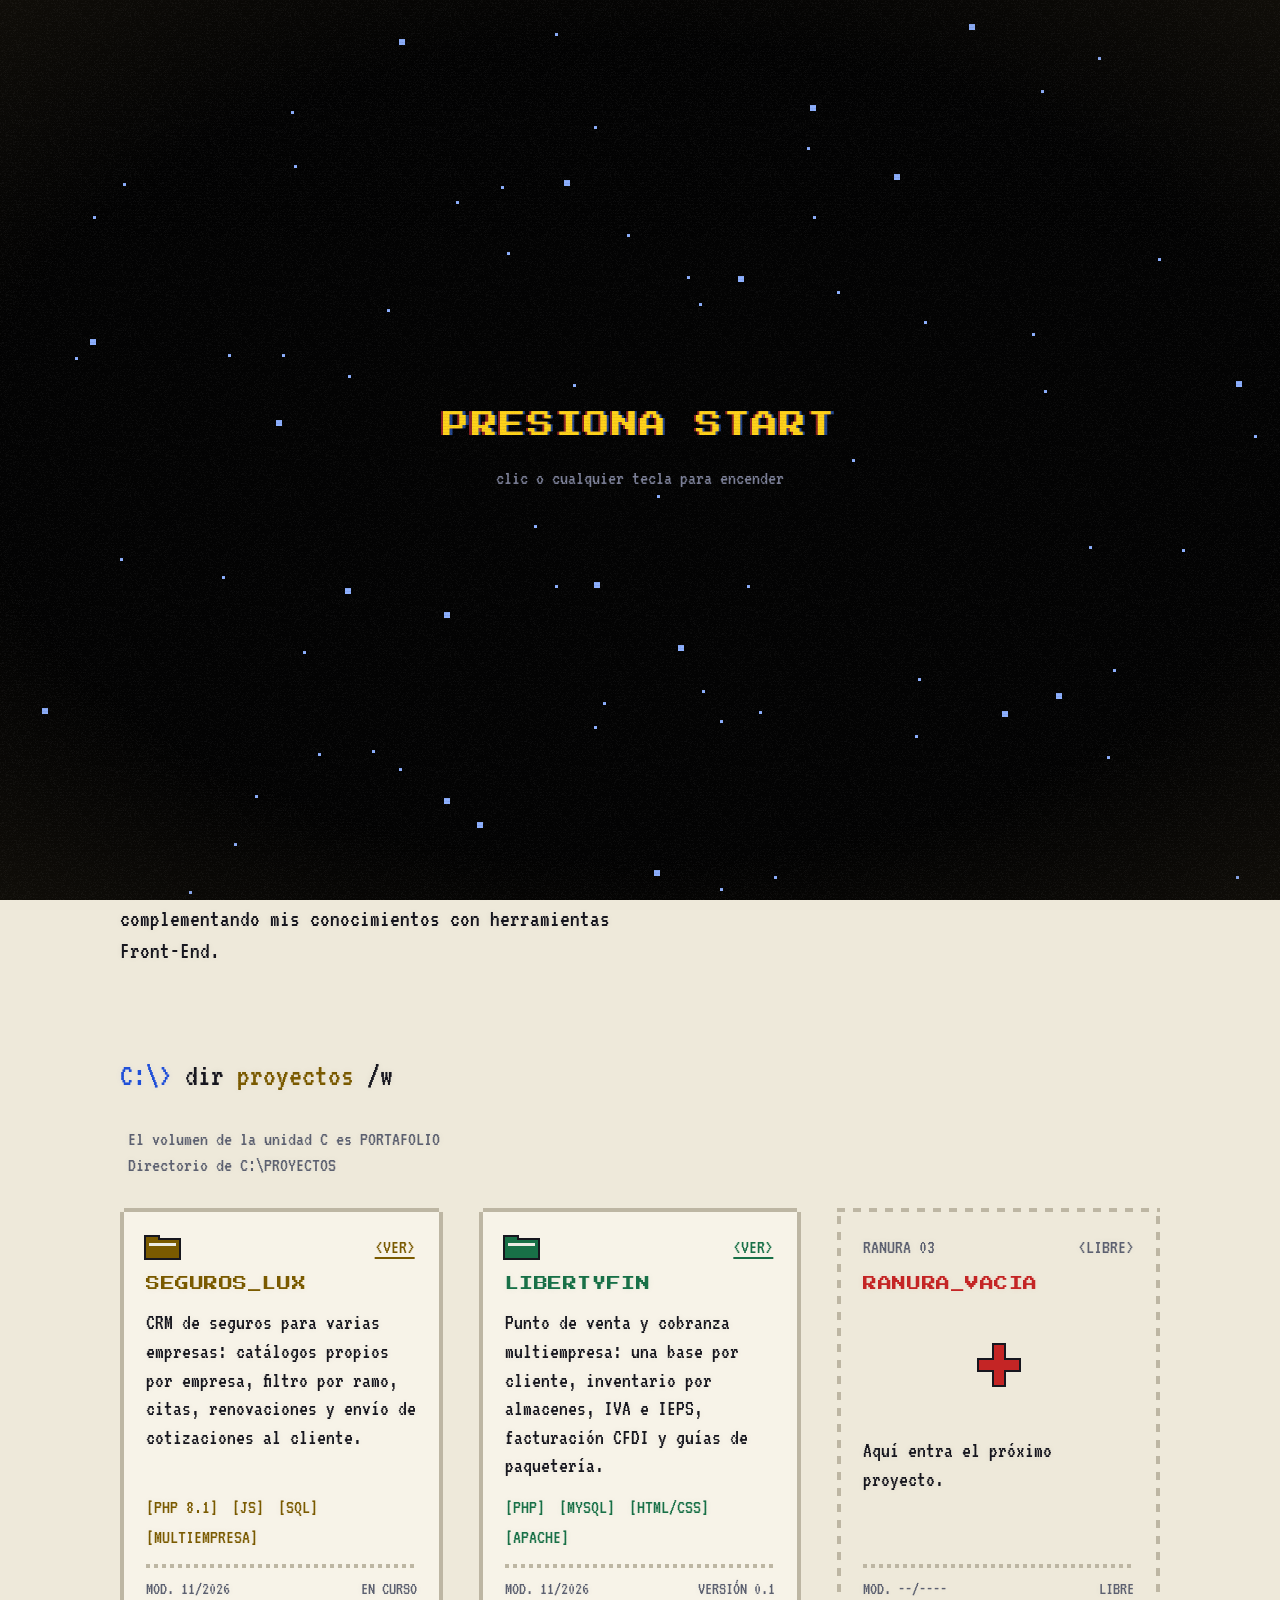
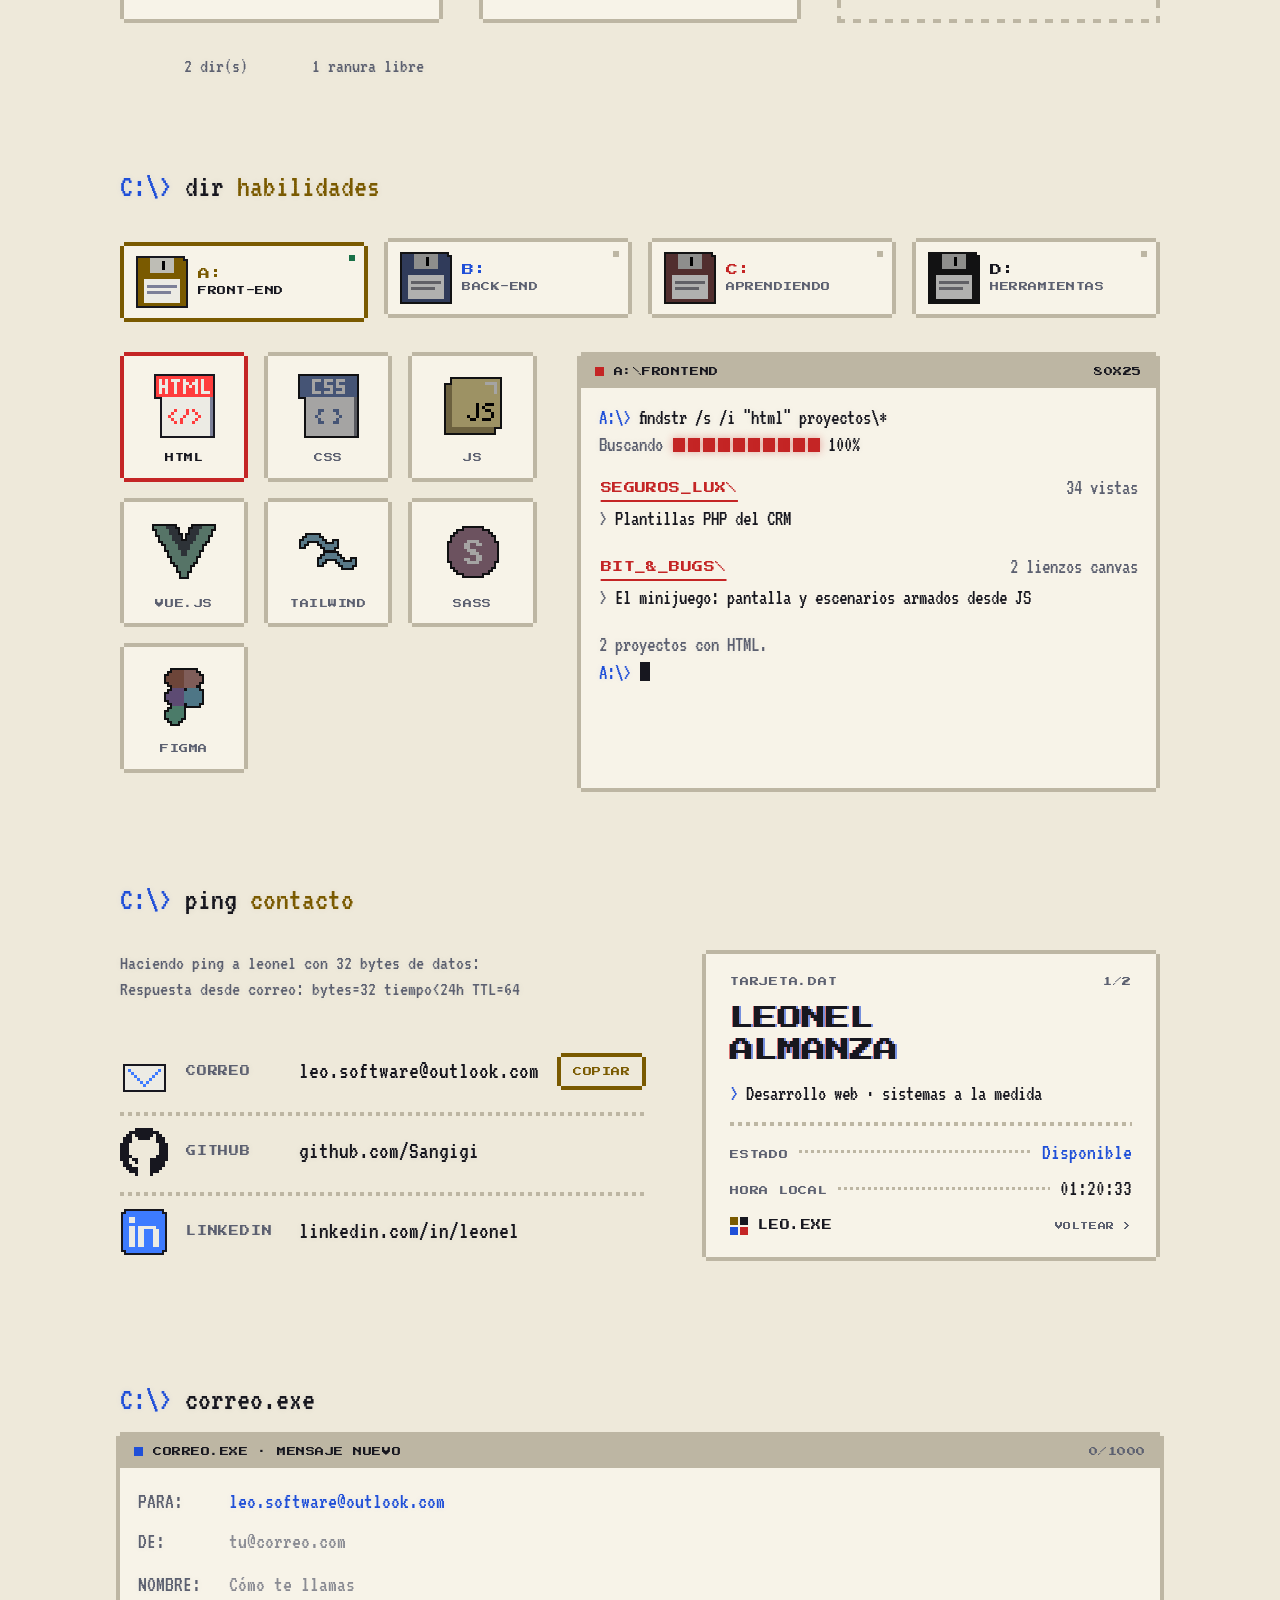
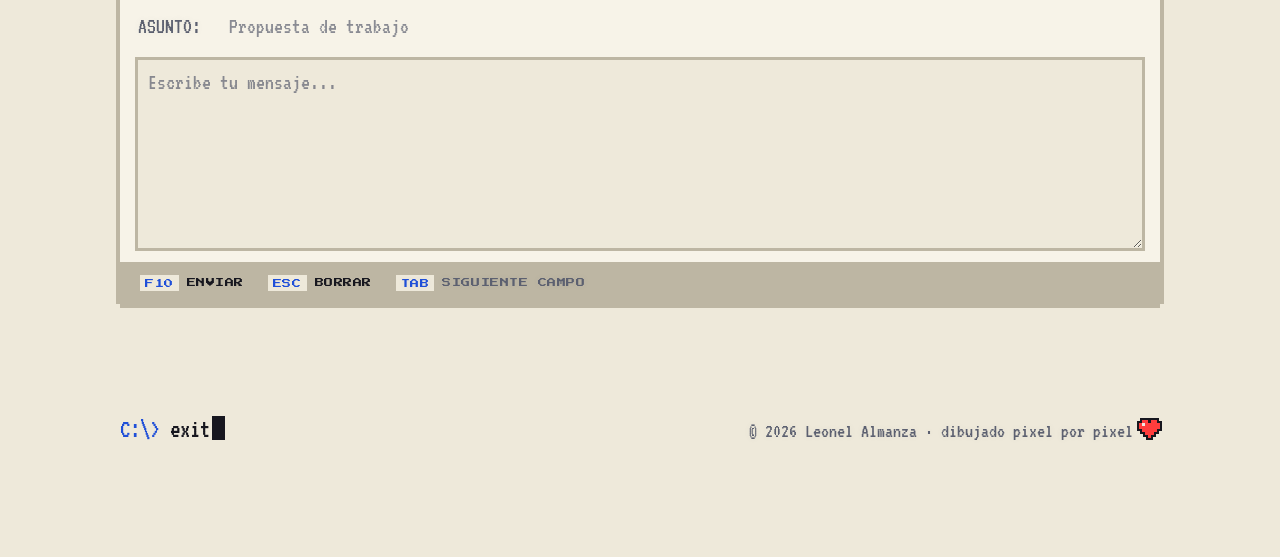
==== commit d039b052: "feat: actualiza el portafolio con nuevas funcionalidades" ====
--- a/index.html
+++ b/index.html
@@ -254,7 +254,11 @@
 <script>
   (() => {
     const CANCIONES = ["uia", "grimorio", "funk", "doom"].map((c) => `js/ritmo-${c}.js`);
+<<<<<<< HEAD
     const MOTOR = ["base", "ventana", "estado", "avisos", "pantallas", "tienda", "personal", "editor", "escenas-propias", "escenarios", "ritmo", "ritmo-paso", "clasico", "dibujo",
+=======
+    const MOTOR = ["base", "ventana", "estado", "avisos", "pantallas", "tienda", "ritmo", "ritmo-paso", "clasico", "dibujo",
+>>>>>>> origin/alt
       "escenas-base", "escenas-uia", "escenas-grimorio", "escenas-doom", "escenas-funk", "efectos", "entrada"].map((f) => `js/juego/${f}.js`);
     const ARCHIVOS = [...CANCIONES, ...MOTOR];
     let carga = null;
--- a/css/estilos.css
+++ b/css/estilos.css
@@ -1100,6 +1100,7 @@
 .jt-fila{max-width:640px}
 .jt-b span{color:var(--p-amarillo);font-size:14px}
 @media (max-height:860px){.jt{width:58px;gap:3px;padding:5px 1px 4px}.jt img{width:24px;height:29px}.jt-fila{gap:6px}}
+<<<<<<< HEAD
 
 /* ---------- BIT & BUGS: modo personalizado, TU MUSICA ---------- */
 .jk-personal{background:#14141f;box-shadow:0 0 0 2px var(--p-negro),4px 4px 0 2px rgba(0,0,0,.6);outline:2px dashed var(--p-gris);outline-offset:-6px}
@@ -1288,4 +1289,6 @@
 .je-ev i{font-style:normal;font-size:7px;color:var(--p-gris)}
 @media (max-width:860px){.jx-impg{grid-template-columns:1fr}.jx-imp{position:fixed}}
 .jx-imptol{width:140px}
-.jx-uso .je-k{display:inline-flex;align-items:center;gap:4px;margin:4px 0 0}+.jx-uso .je-k{display:inline-flex;align-items:center;gap:4px;margin:4px 0 0}
+=======
+>>>>>>> origin/alt
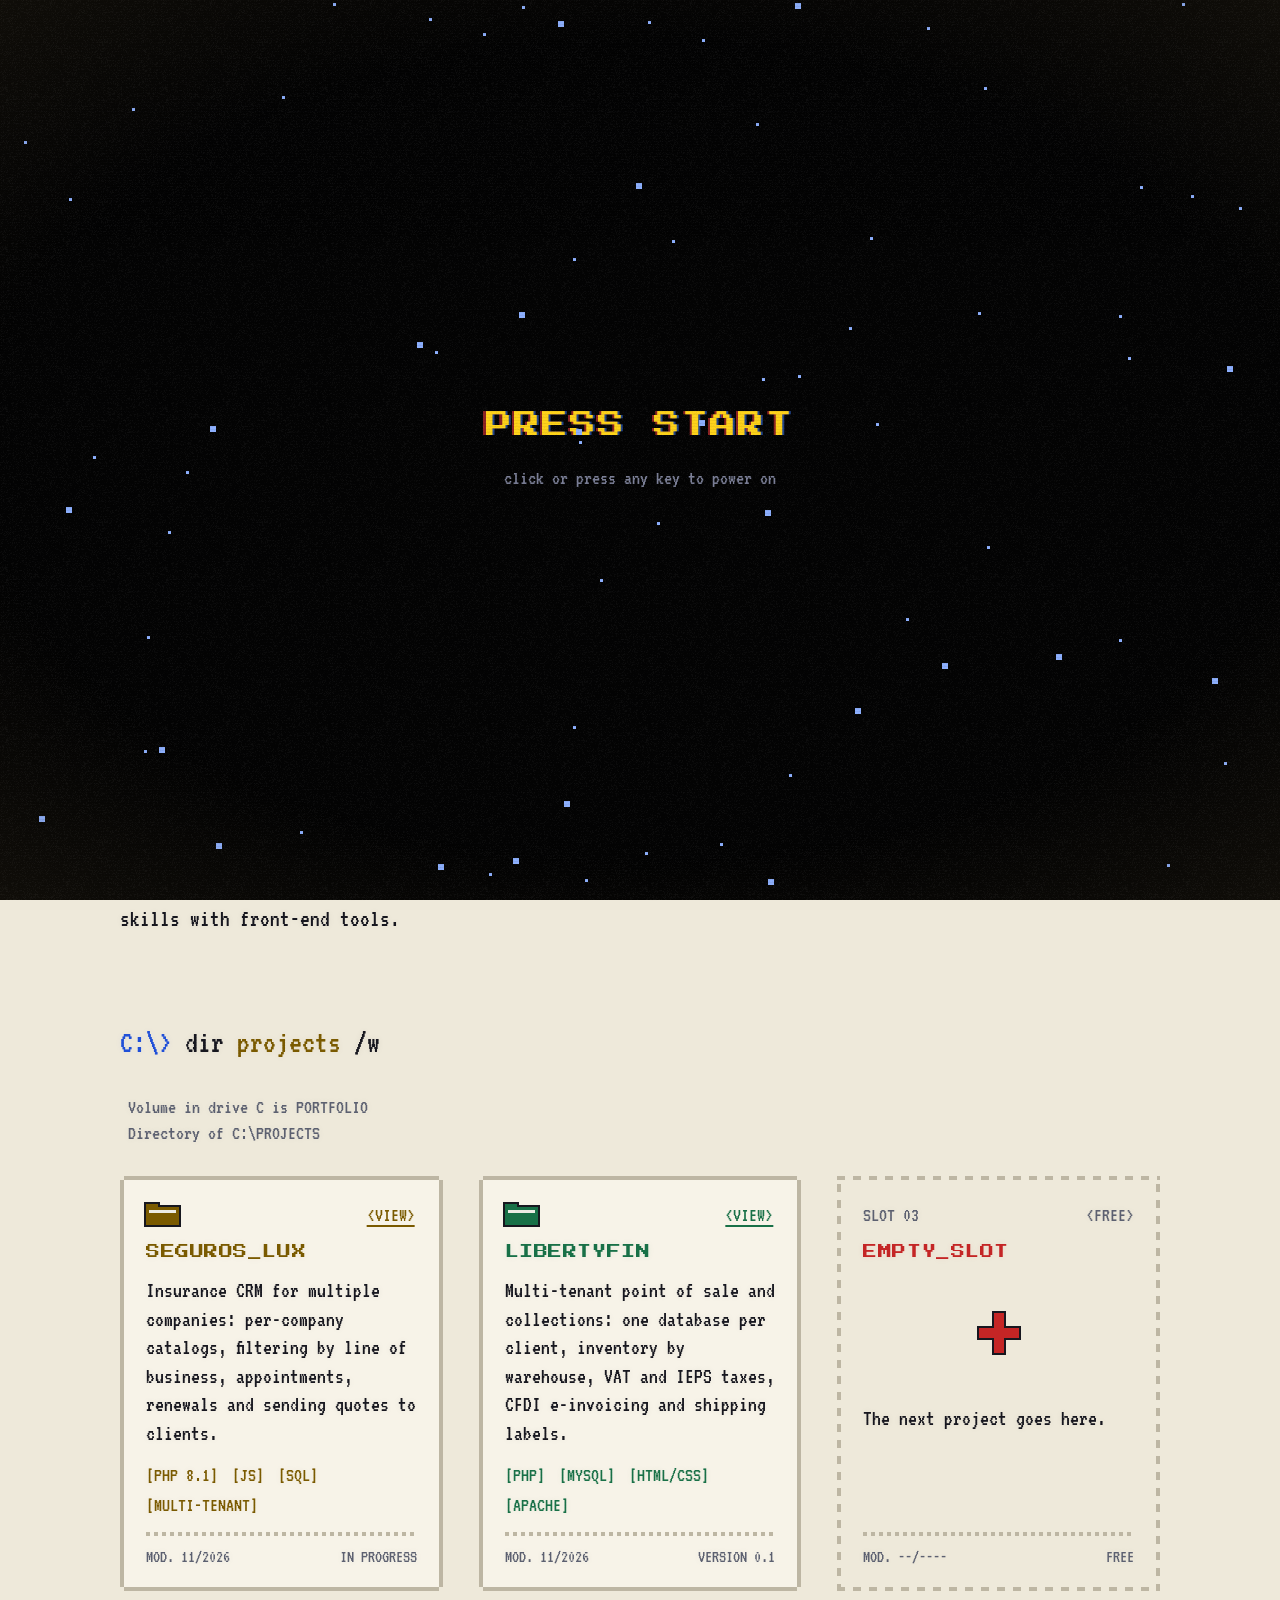
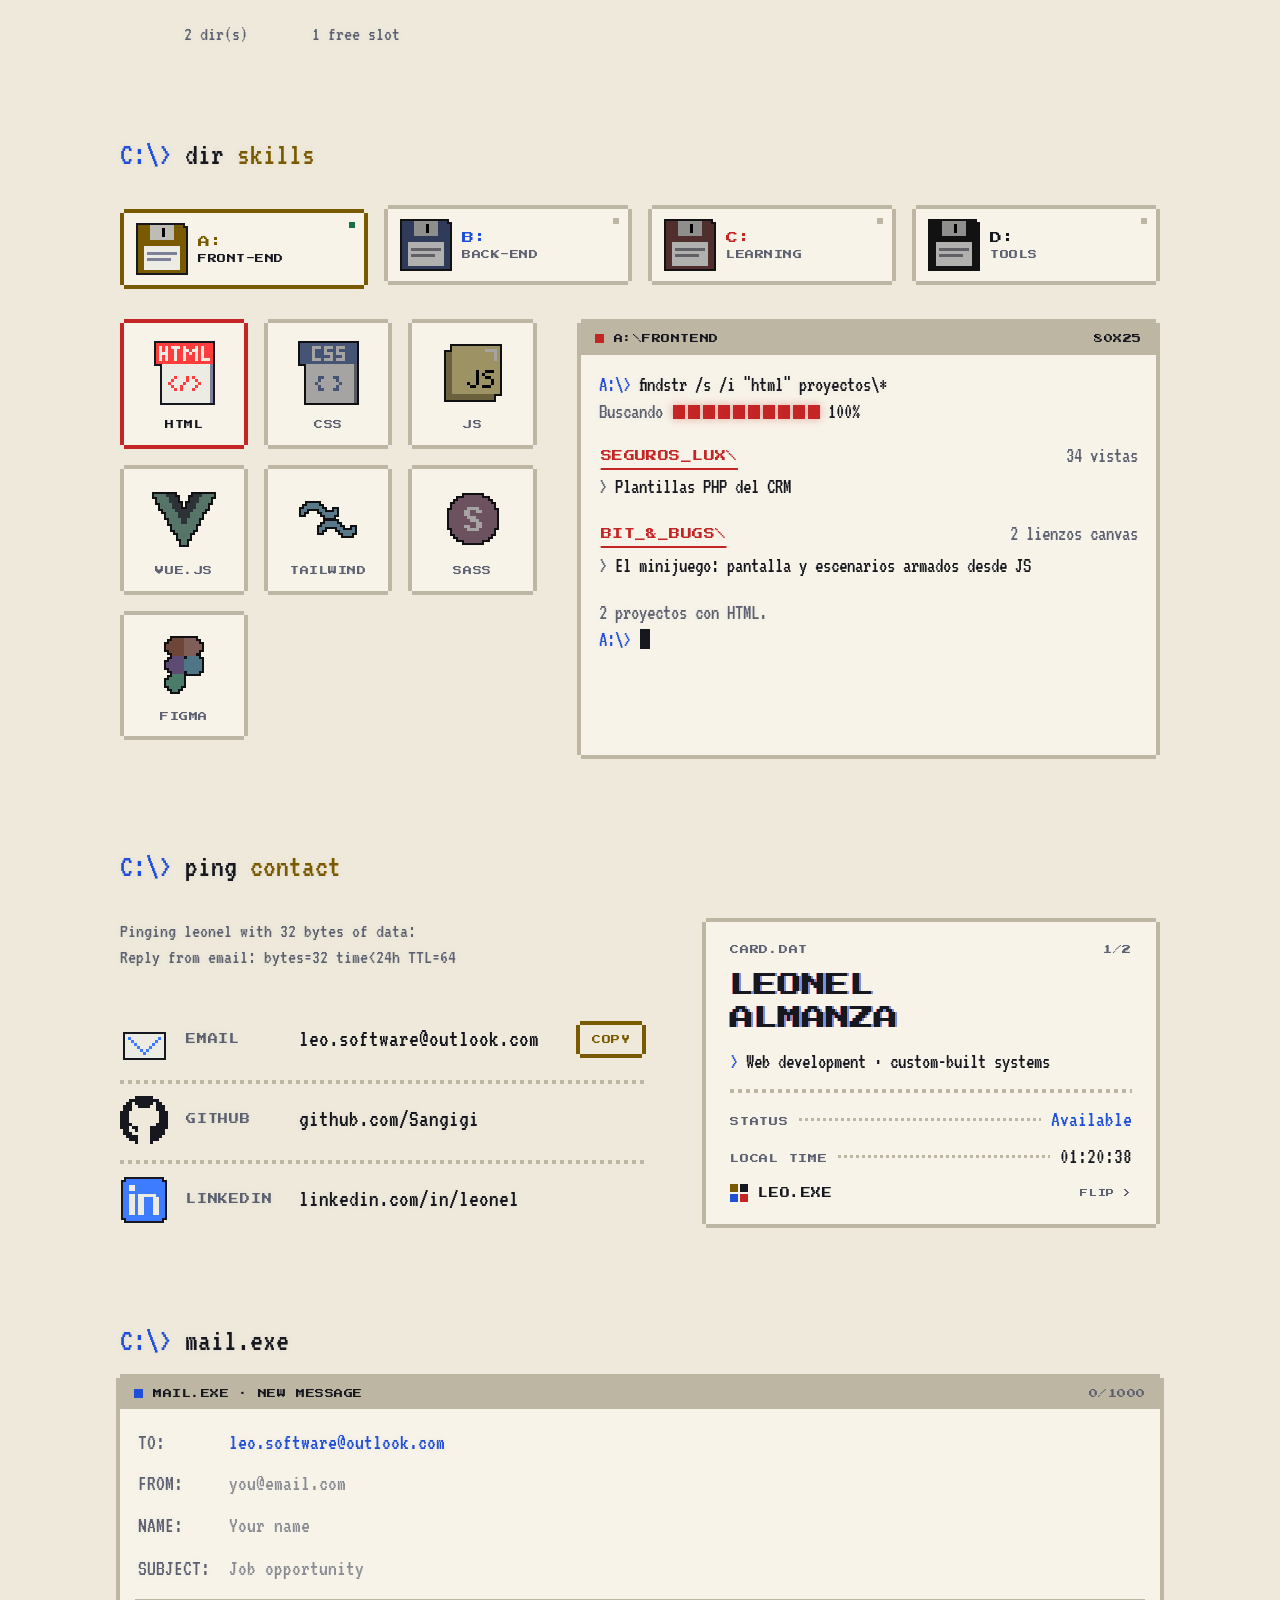
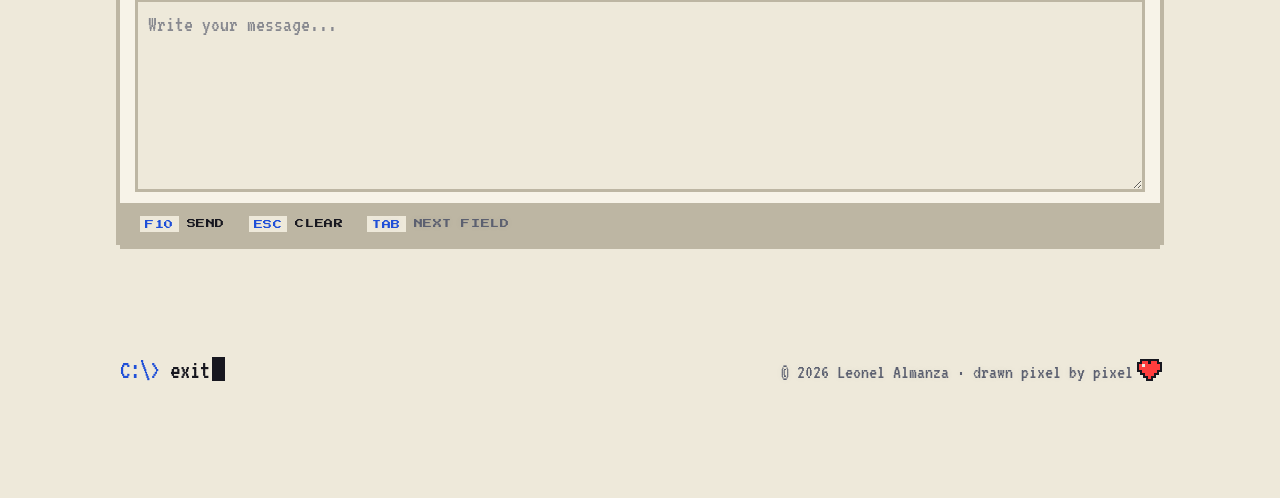
==== commit a6cb40b3: "Accept current changes: index.html" ====
--- a/index.html
+++ b/index.html
@@ -254,11 +254,7 @@
 <script>
   (() => {
     const CANCIONES = ["uia", "grimorio", "funk", "doom"].map((c) => `js/ritmo-${c}.js`);
-<<<<<<< HEAD
     const MOTOR = ["base", "ventana", "estado", "avisos", "pantallas", "tienda", "personal", "editor", "escenas-propias", "escenarios", "ritmo", "ritmo-paso", "clasico", "dibujo",
-=======
-    const MOTOR = ["base", "ventana", "estado", "avisos", "pantallas", "tienda", "ritmo", "ritmo-paso", "clasico", "dibujo",
->>>>>>> origin/alt
       "escenas-base", "escenas-uia", "escenas-grimorio", "escenas-doom", "escenas-funk", "efectos", "entrada"].map((f) => `js/juego/${f}.js`);
     const ARCHIVOS = [...CANCIONES, ...MOTOR];
     let carga = null;
--- a/css/estilos.css
+++ b/css/estilos.css
@@ -1100,7 +1100,6 @@
 .jt-fila{max-width:640px}
 .jt-b span{color:var(--p-amarillo);font-size:14px}
 @media (max-height:860px){.jt{width:58px;gap:3px;padding:5px 1px 4px}.jt img{width:24px;height:29px}.jt-fila{gap:6px}}
-<<<<<<< HEAD
 
 /* ---------- BIT & BUGS: modo personalizado, TU MUSICA ---------- */
 .jk-personal{background:#14141f;box-shadow:0 0 0 2px var(--p-negro),4px 4px 0 2px rgba(0,0,0,.6);outline:2px dashed var(--p-gris);outline-offset:-6px}
@@ -1290,5 +1289,3 @@
 @media (max-width:860px){.jx-impg{grid-template-columns:1fr}.jx-imp{position:fixed}}
 .jx-imptol{width:140px}
 .jx-uso .je-k{display:inline-flex;align-items:center;gap:4px;margin:4px 0 0}
-=======
->>>>>>> origin/alt
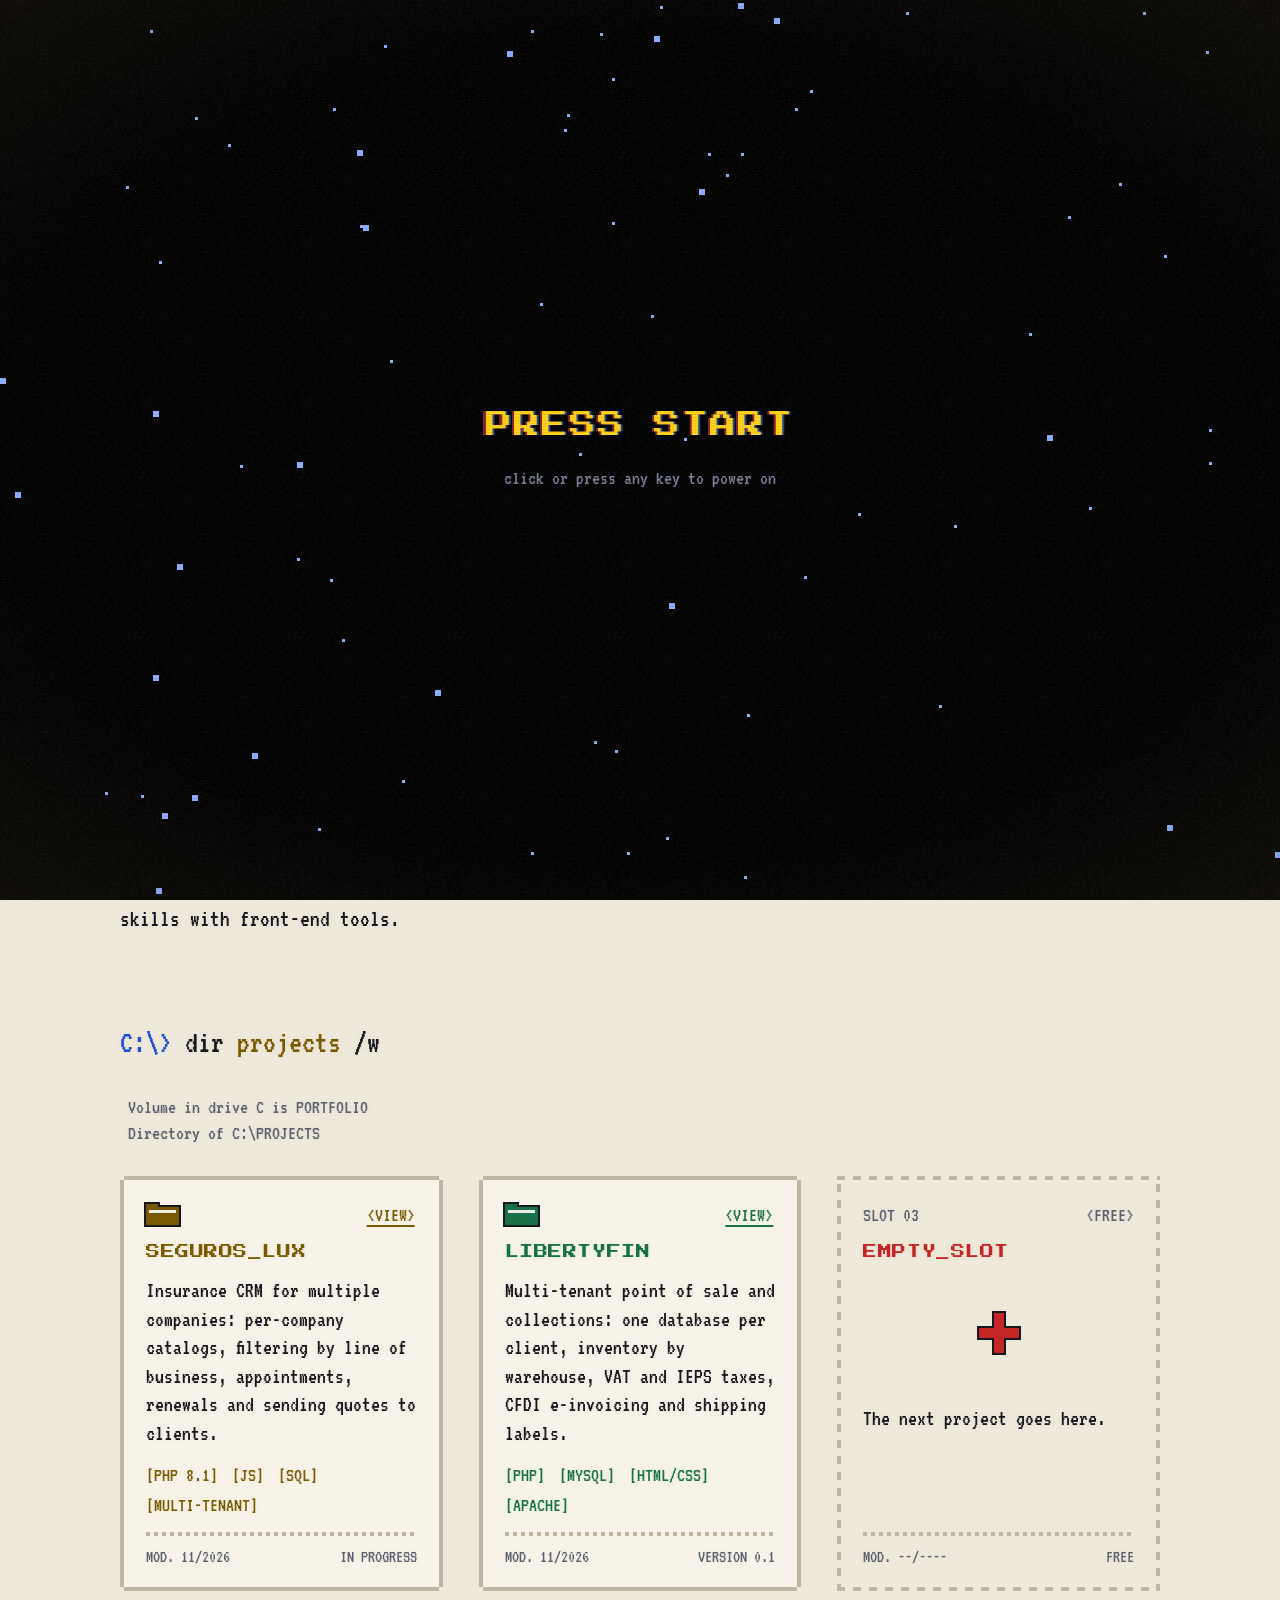
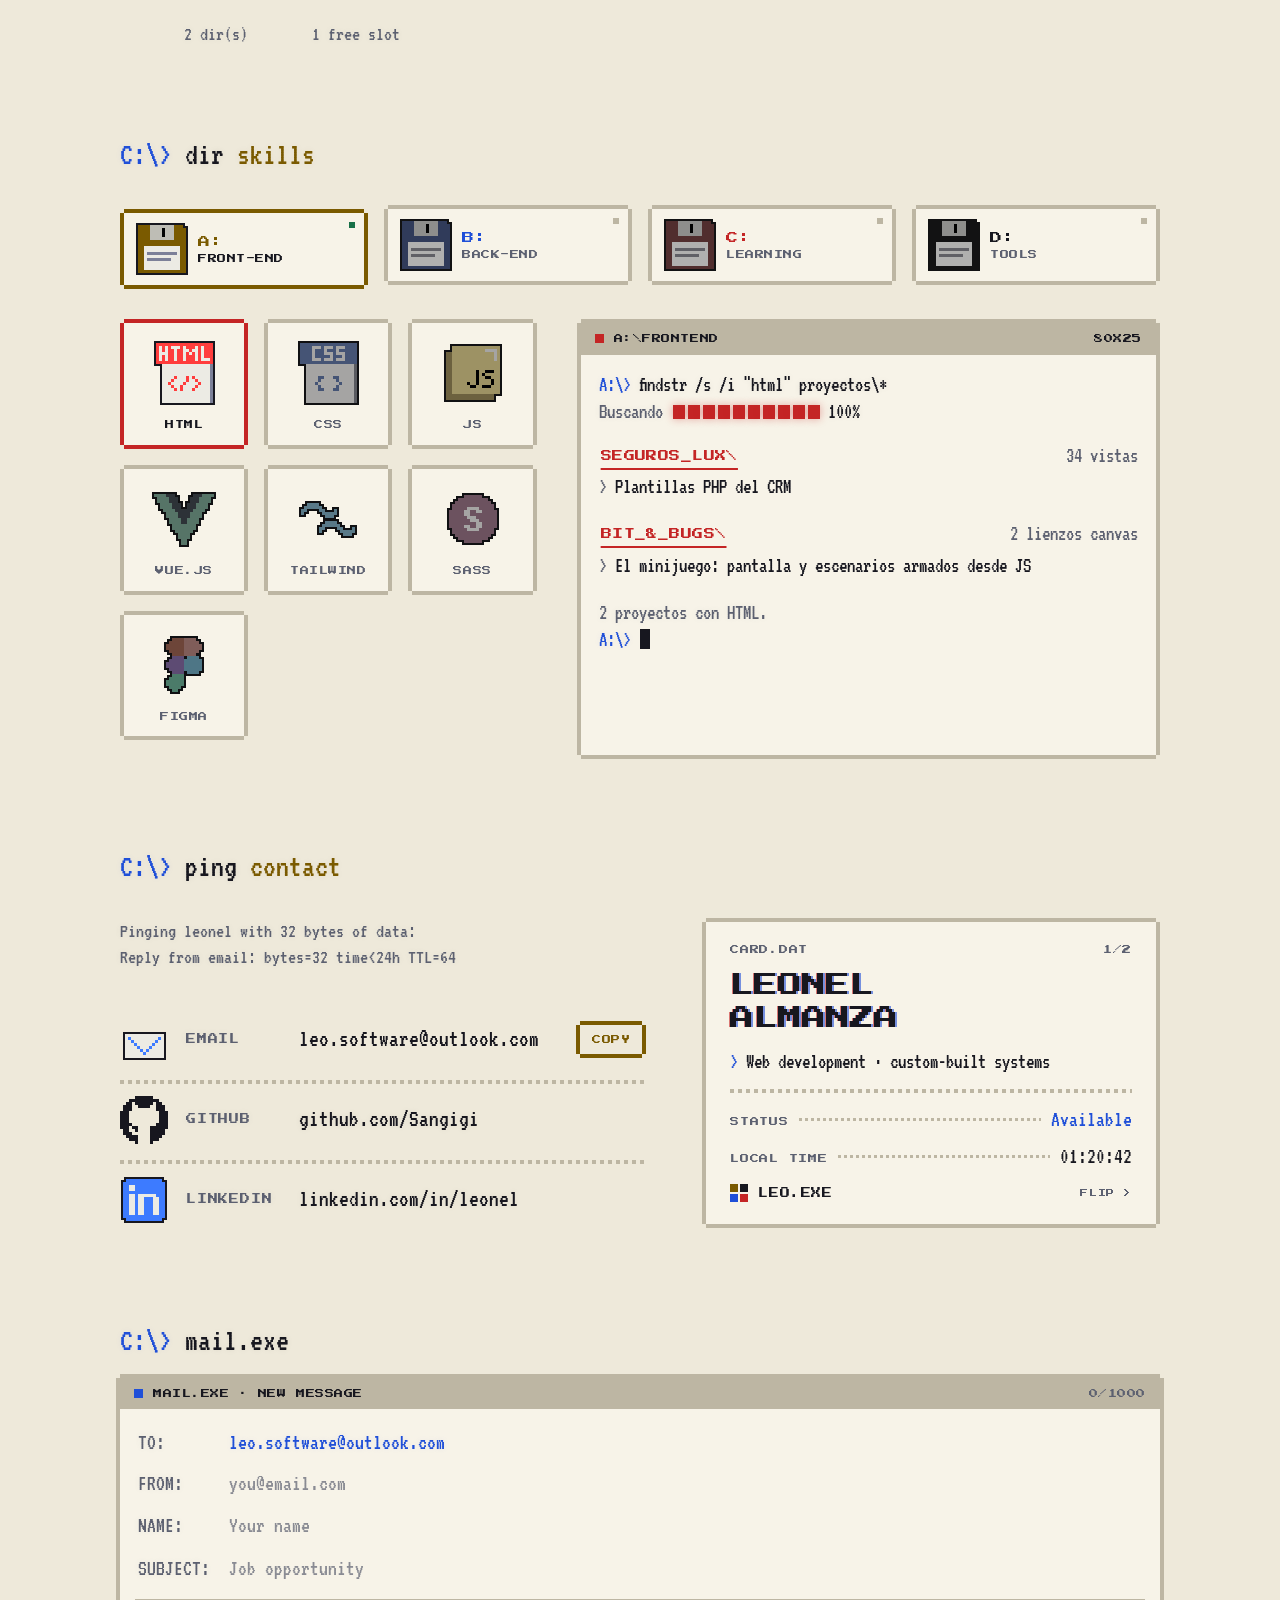
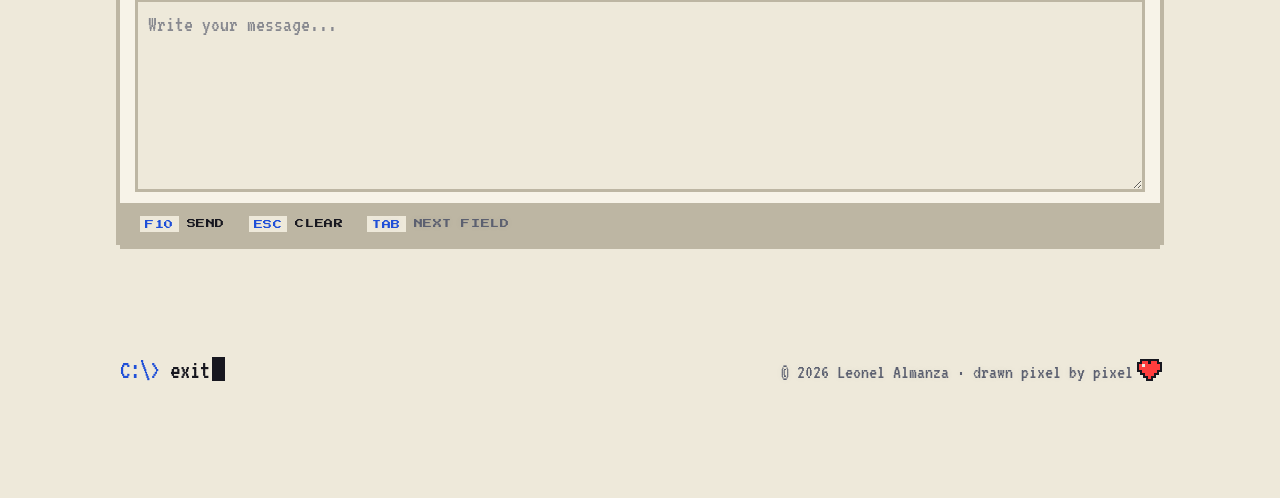
==== commit 3d7f6455: "merge: sincroniza main con GitHub" ====
--- a/index.html
+++ b/index.html
@@ -254,6 +254,7 @@
 <script>
   (() => {
     const CANCIONES = ["uia", "grimorio", "funk", "doom"].map((c) => `js/ritmo-${c}.js`);
+<<<<<<< HEAD
     const MOTOR = ["base", "ventana", "estado", "avisos", "pantallas", "tienda", "personal", "editor", "escenas-propias", "escenarios", "ritmo", "ritmo-paso", "clasico", "dibujo",
       "escenas-base", "escenas-uia", "escenas-grimorio", "escenas-doom", "escenas-funk", "efectos", "entrada"].map((f) => `js/juego/${f}.js`);
     const ARCHIVOS = [...CANCIONES, ...MOTOR];
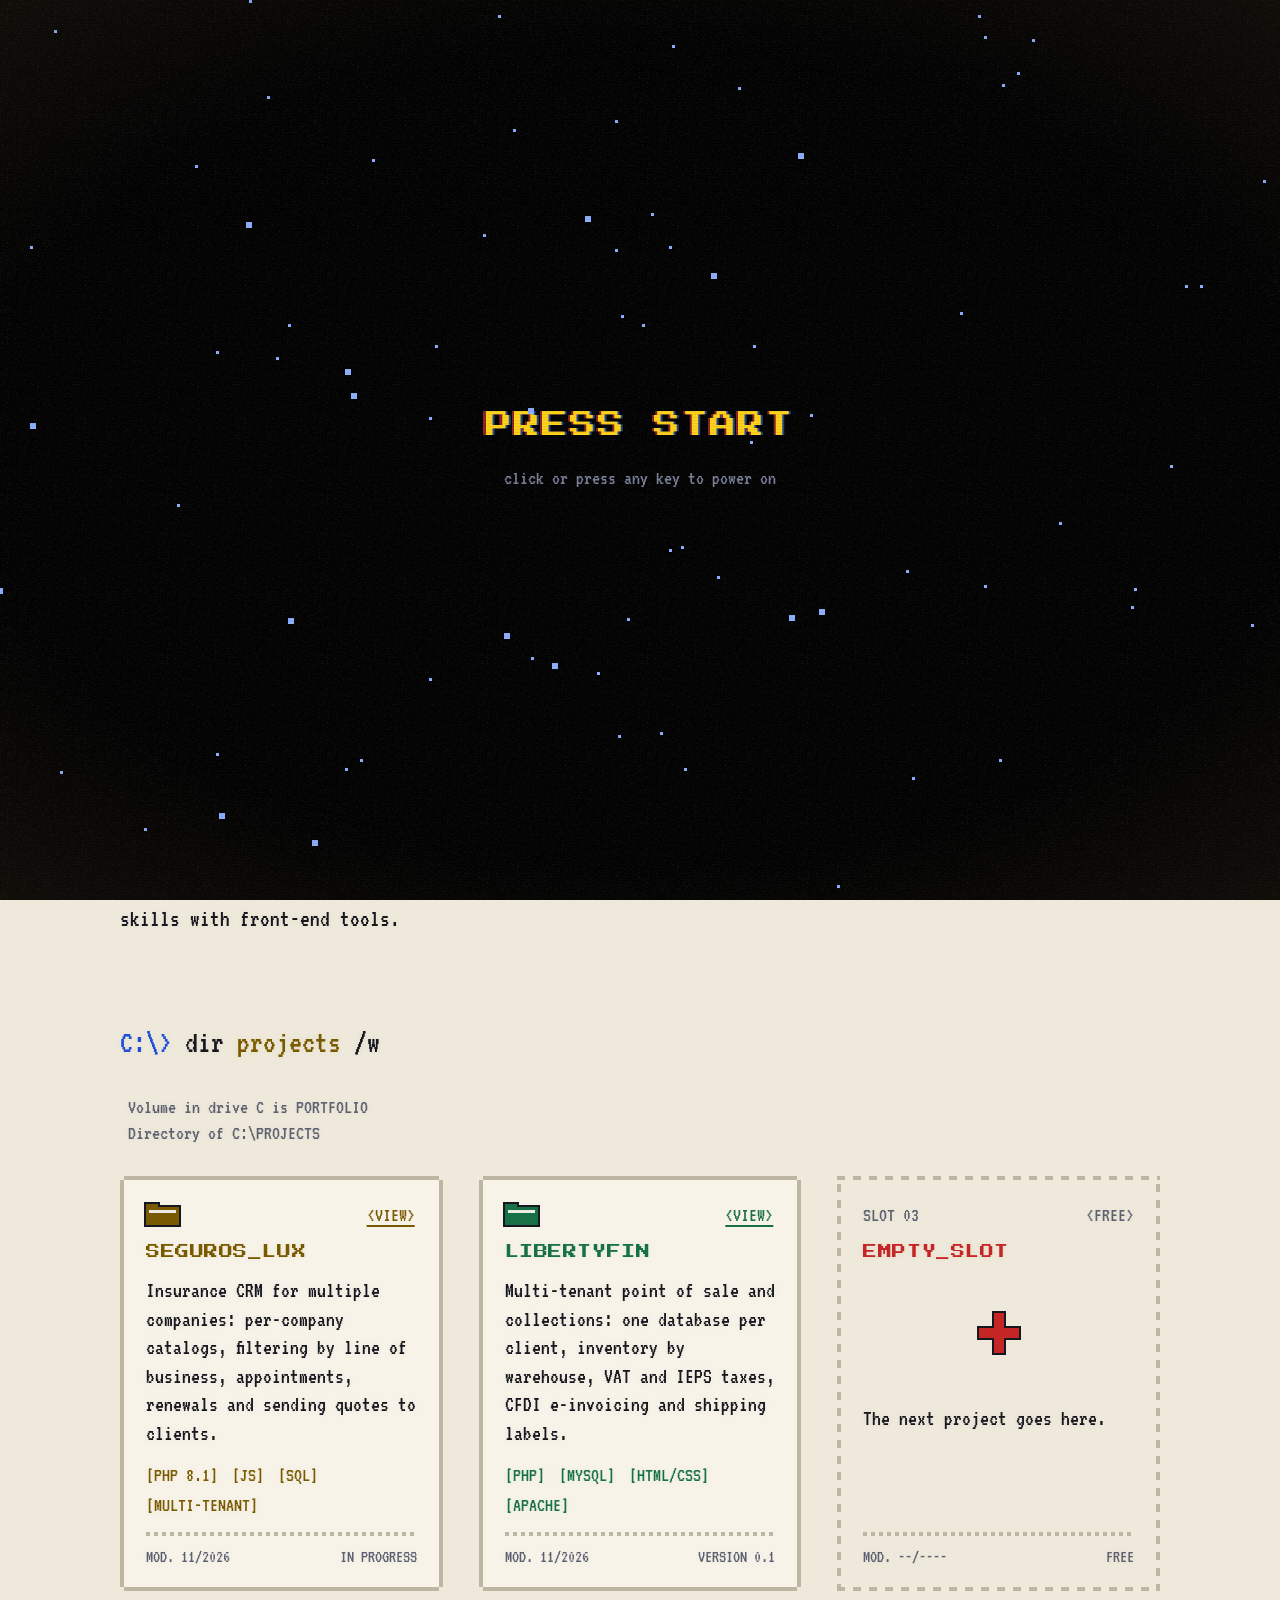
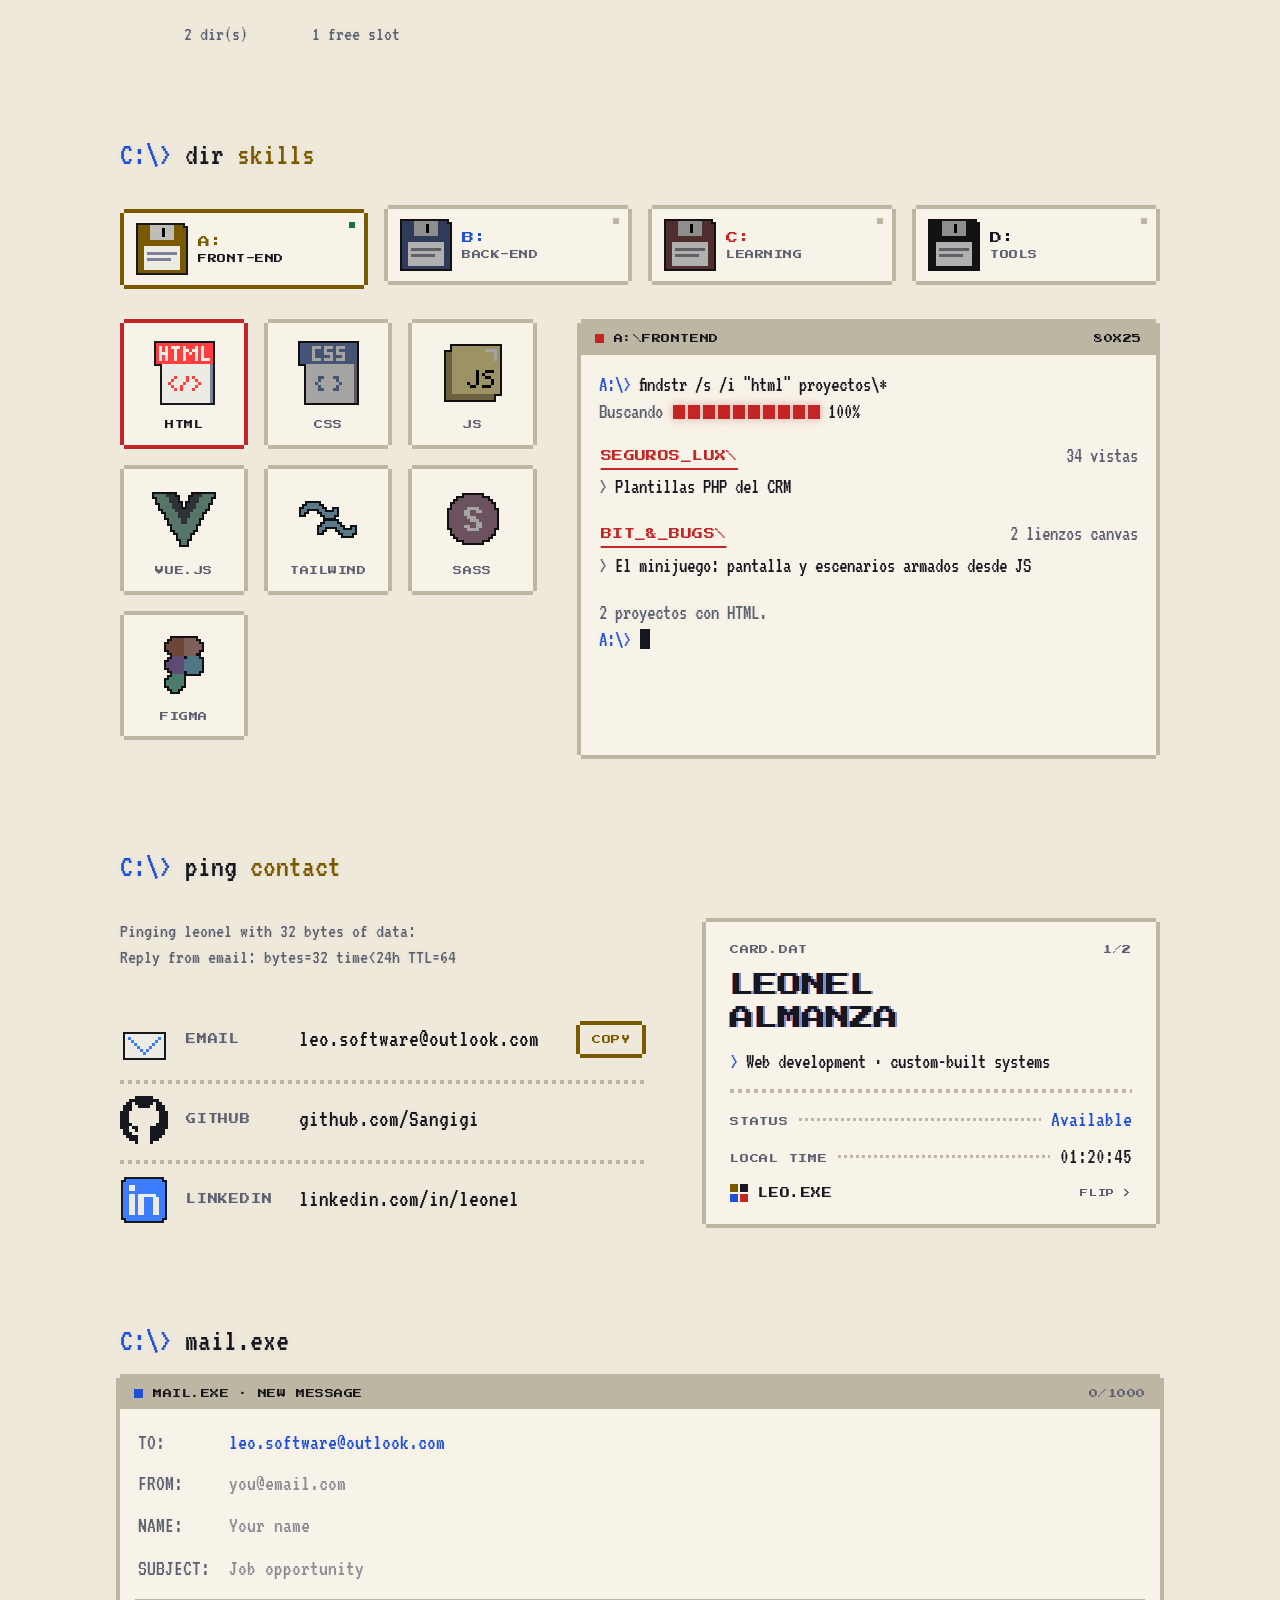
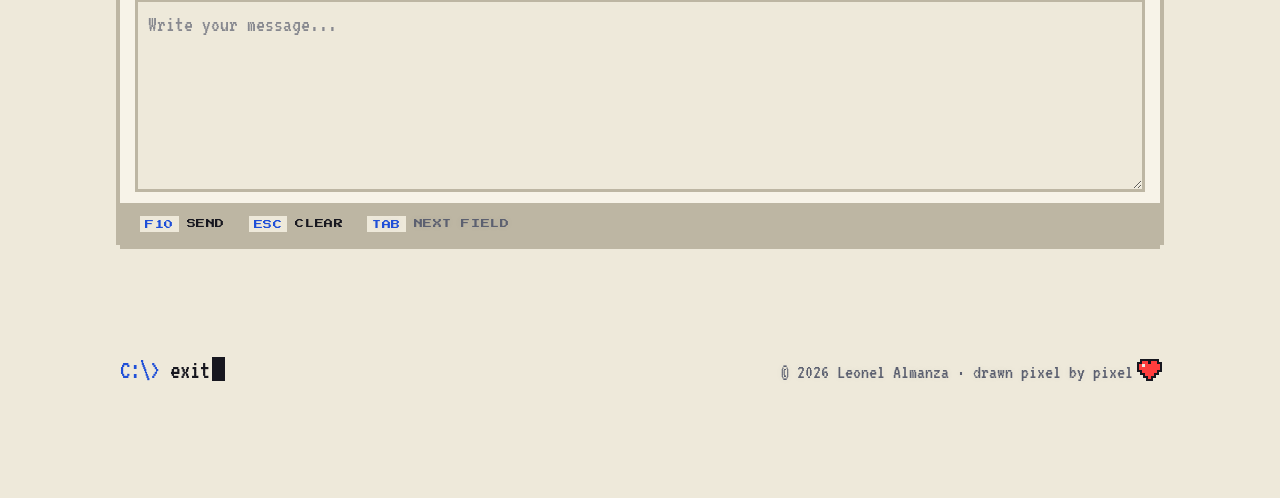
==== commit f304a7f4: "Merge branch 'main' of https://github.com/Sangigi/Portafolio_Leis" ====
--- a/index.html
+++ b/index.html
@@ -254,7 +254,6 @@
 <script>
   (() => {
     const CANCIONES = ["uia", "grimorio", "funk", "doom"].map((c) => `js/ritmo-${c}.js`);
-<<<<<<< HEAD
     const MOTOR = ["base", "ventana", "estado", "avisos", "pantallas", "tienda", "personal", "editor", "escenas-propias", "escenarios", "ritmo", "ritmo-paso", "clasico", "dibujo",
       "escenas-base", "escenas-uia", "escenas-grimorio", "escenas-doom", "escenas-funk", "efectos", "entrada"].map((f) => `js/juego/${f}.js`);
     const ARCHIVOS = [...CANCIONES, ...MOTOR];
